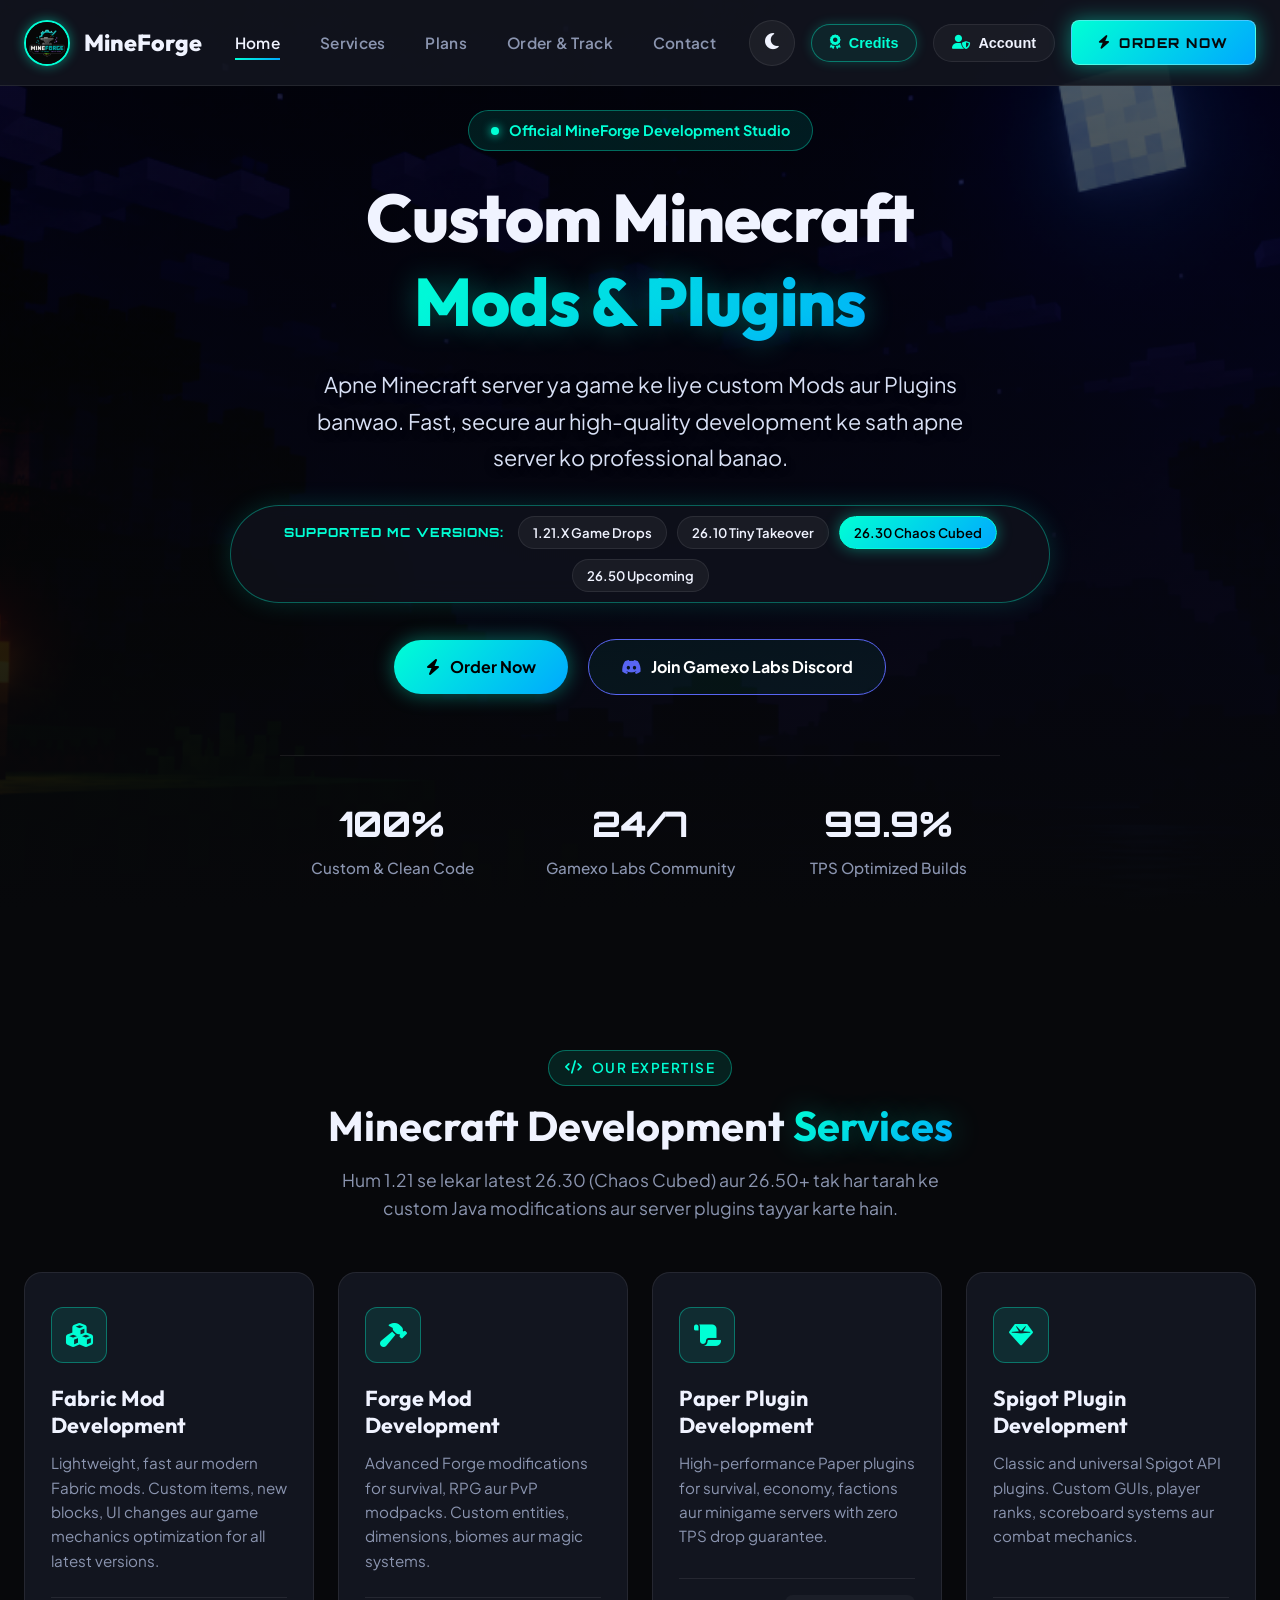
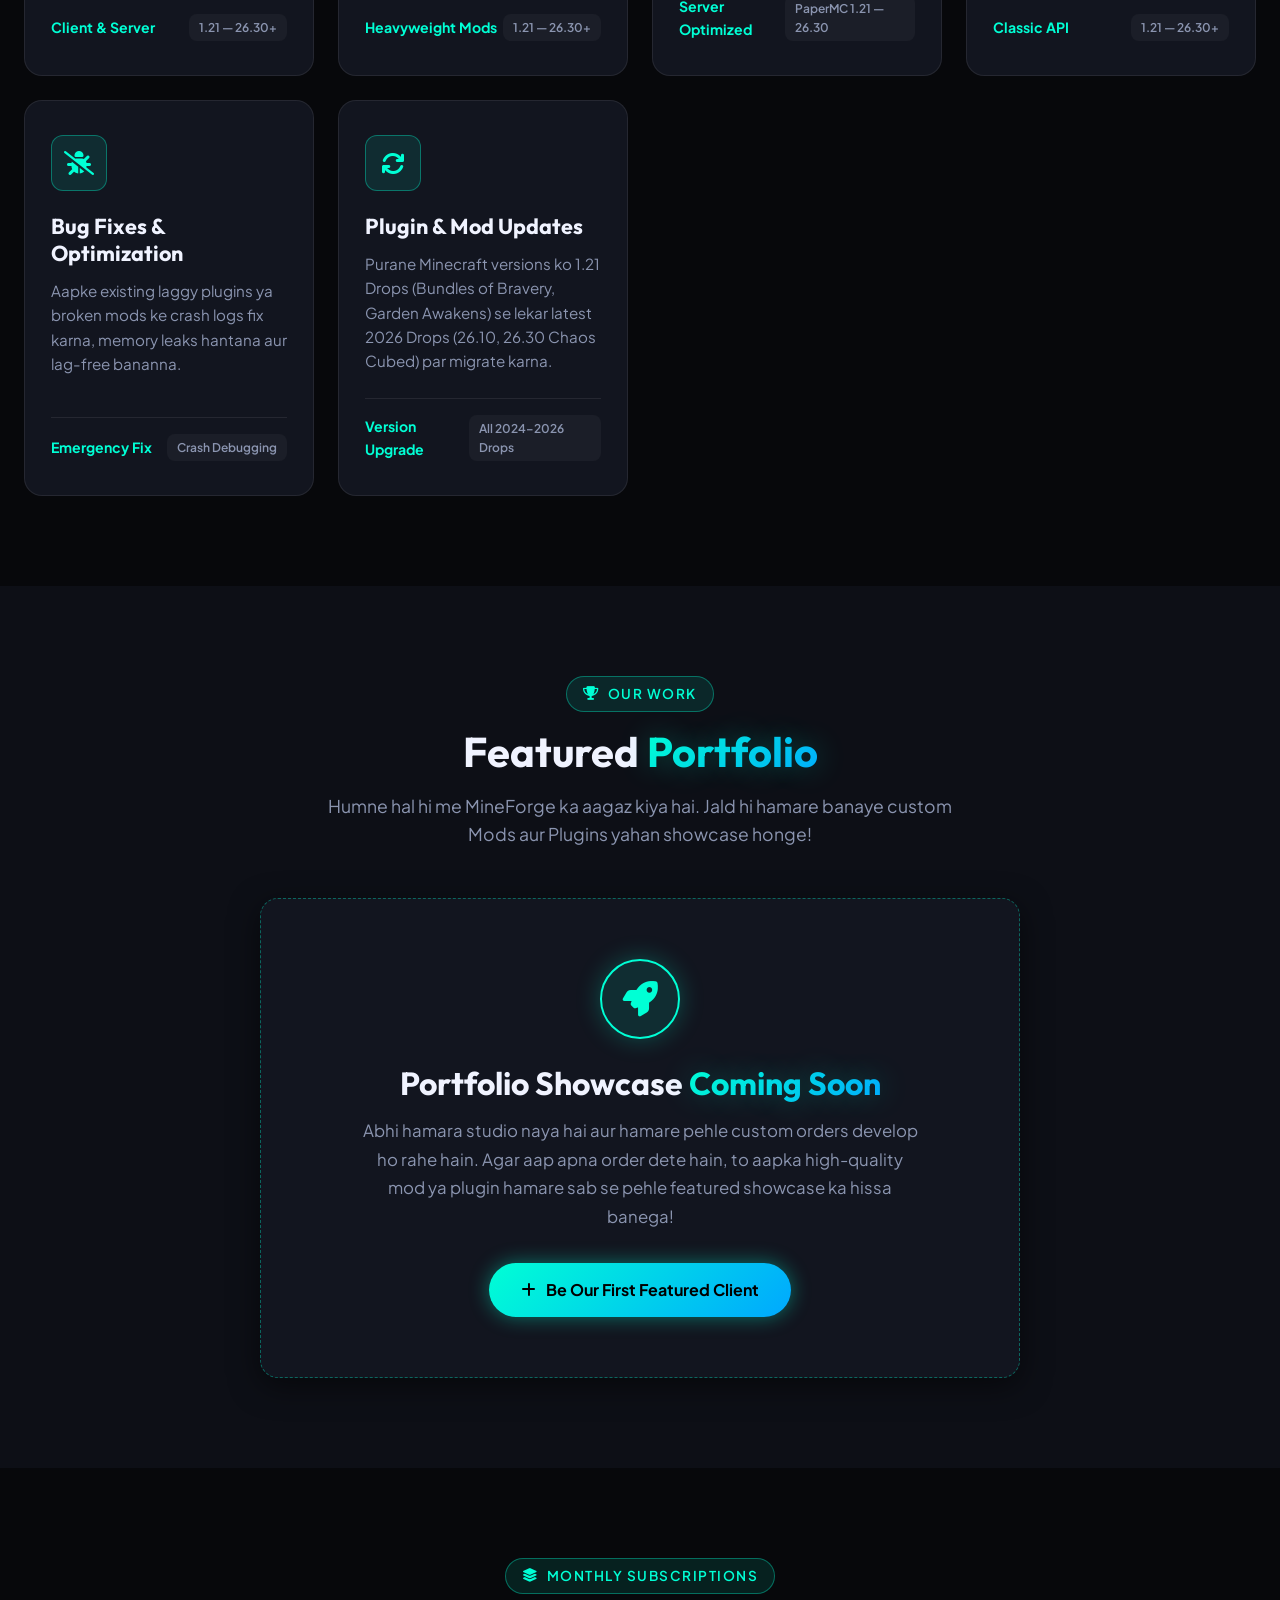
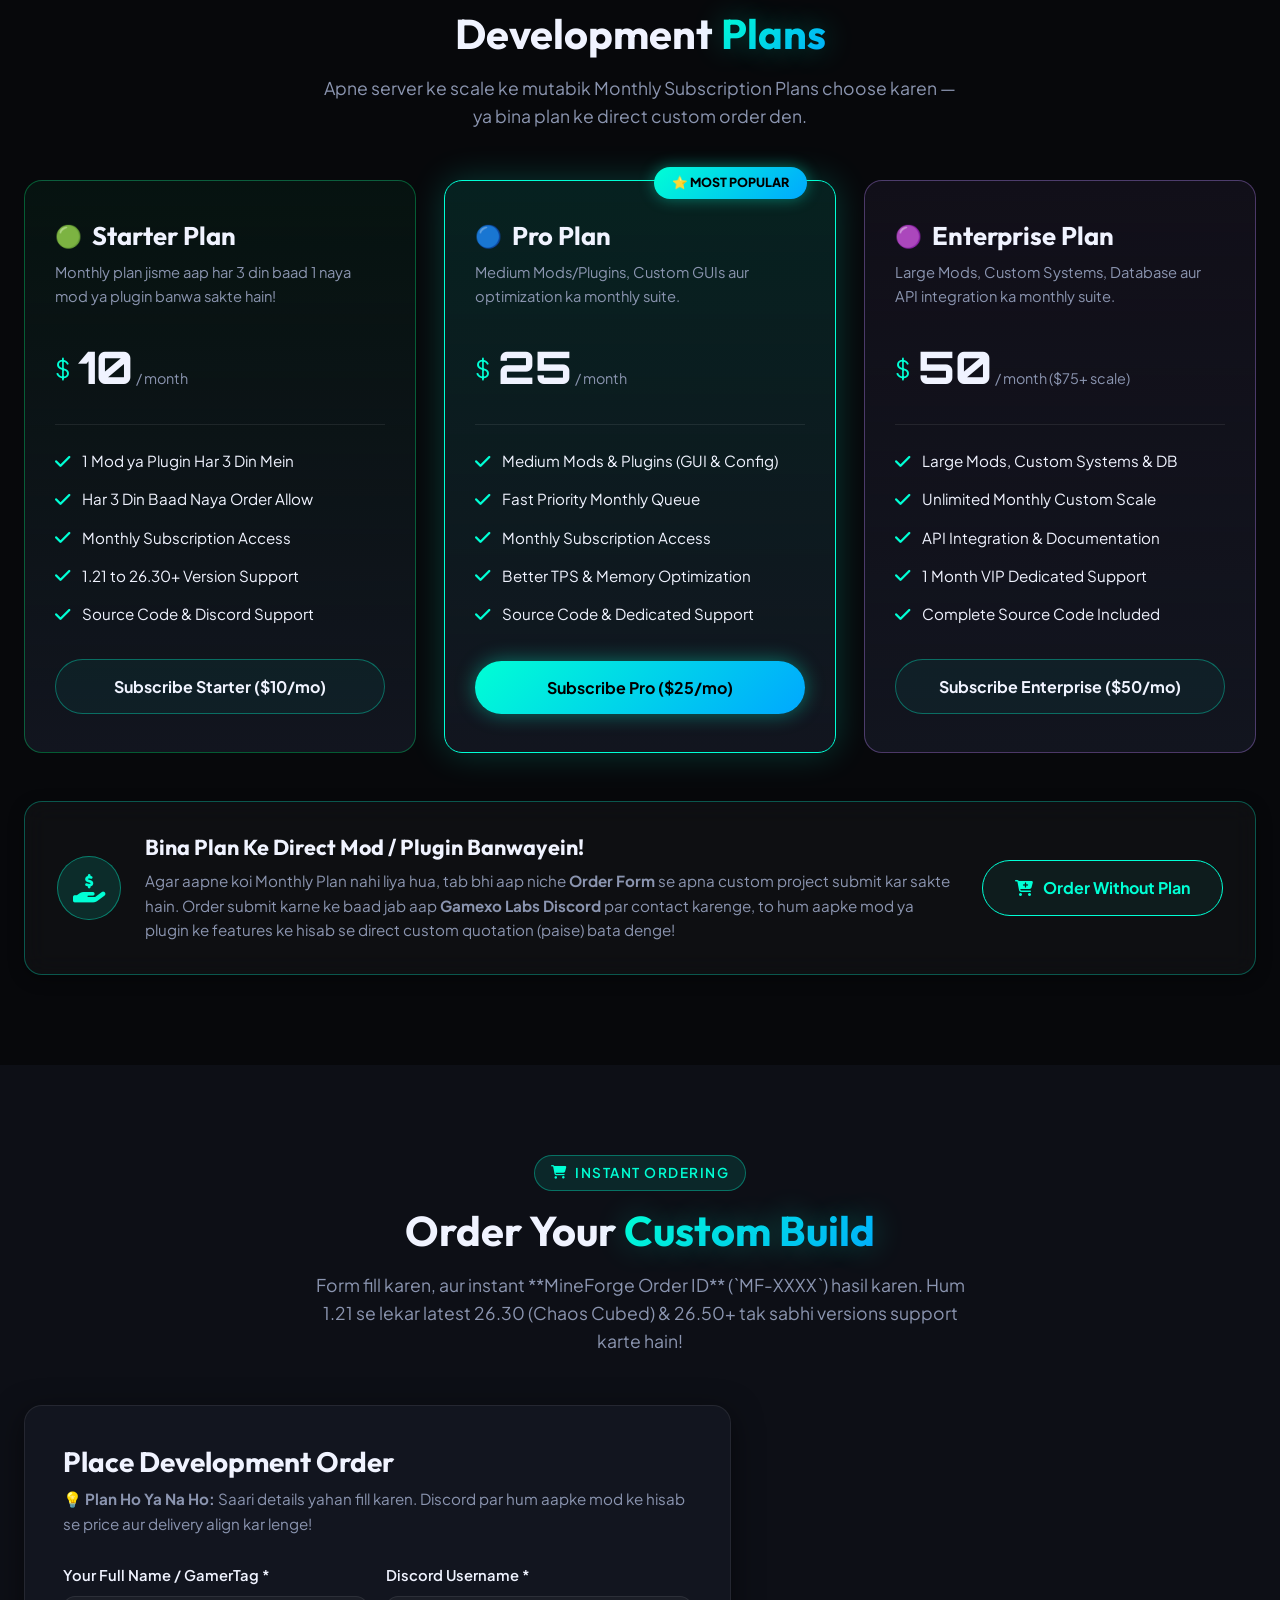
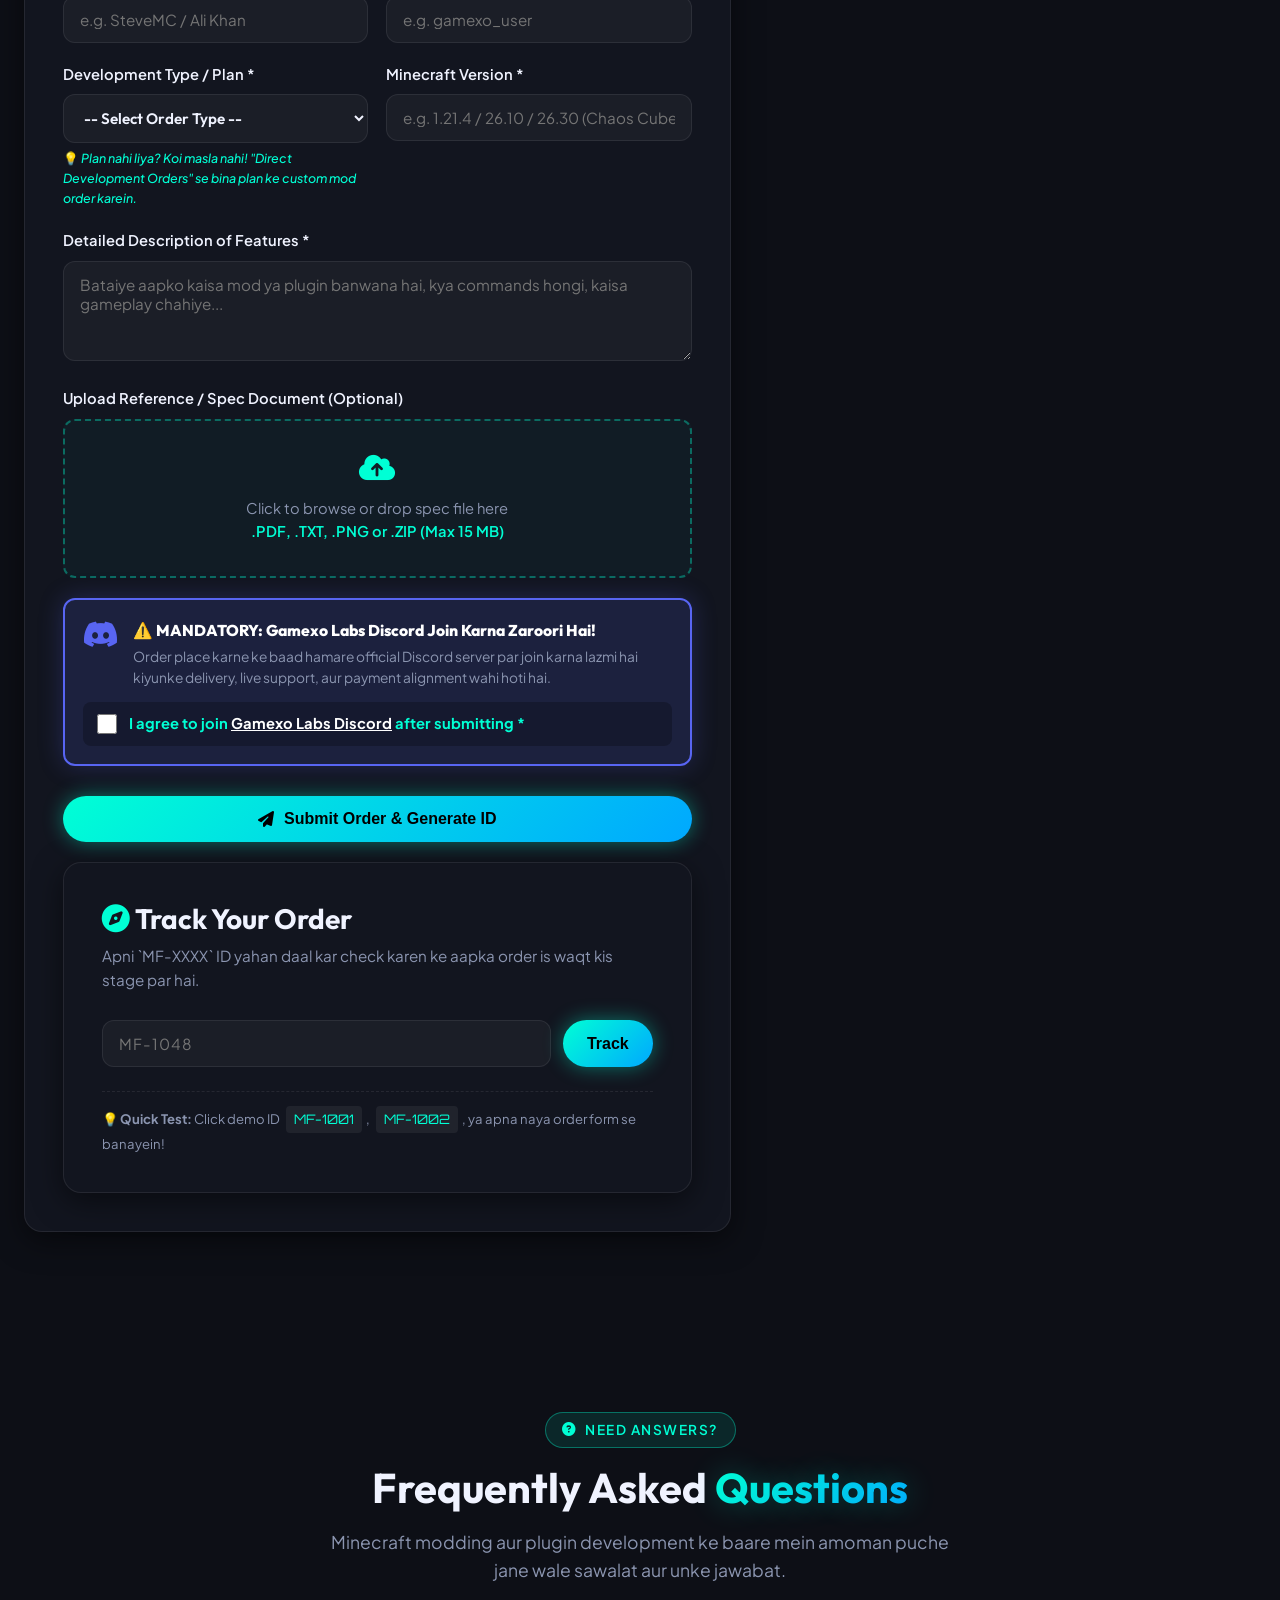
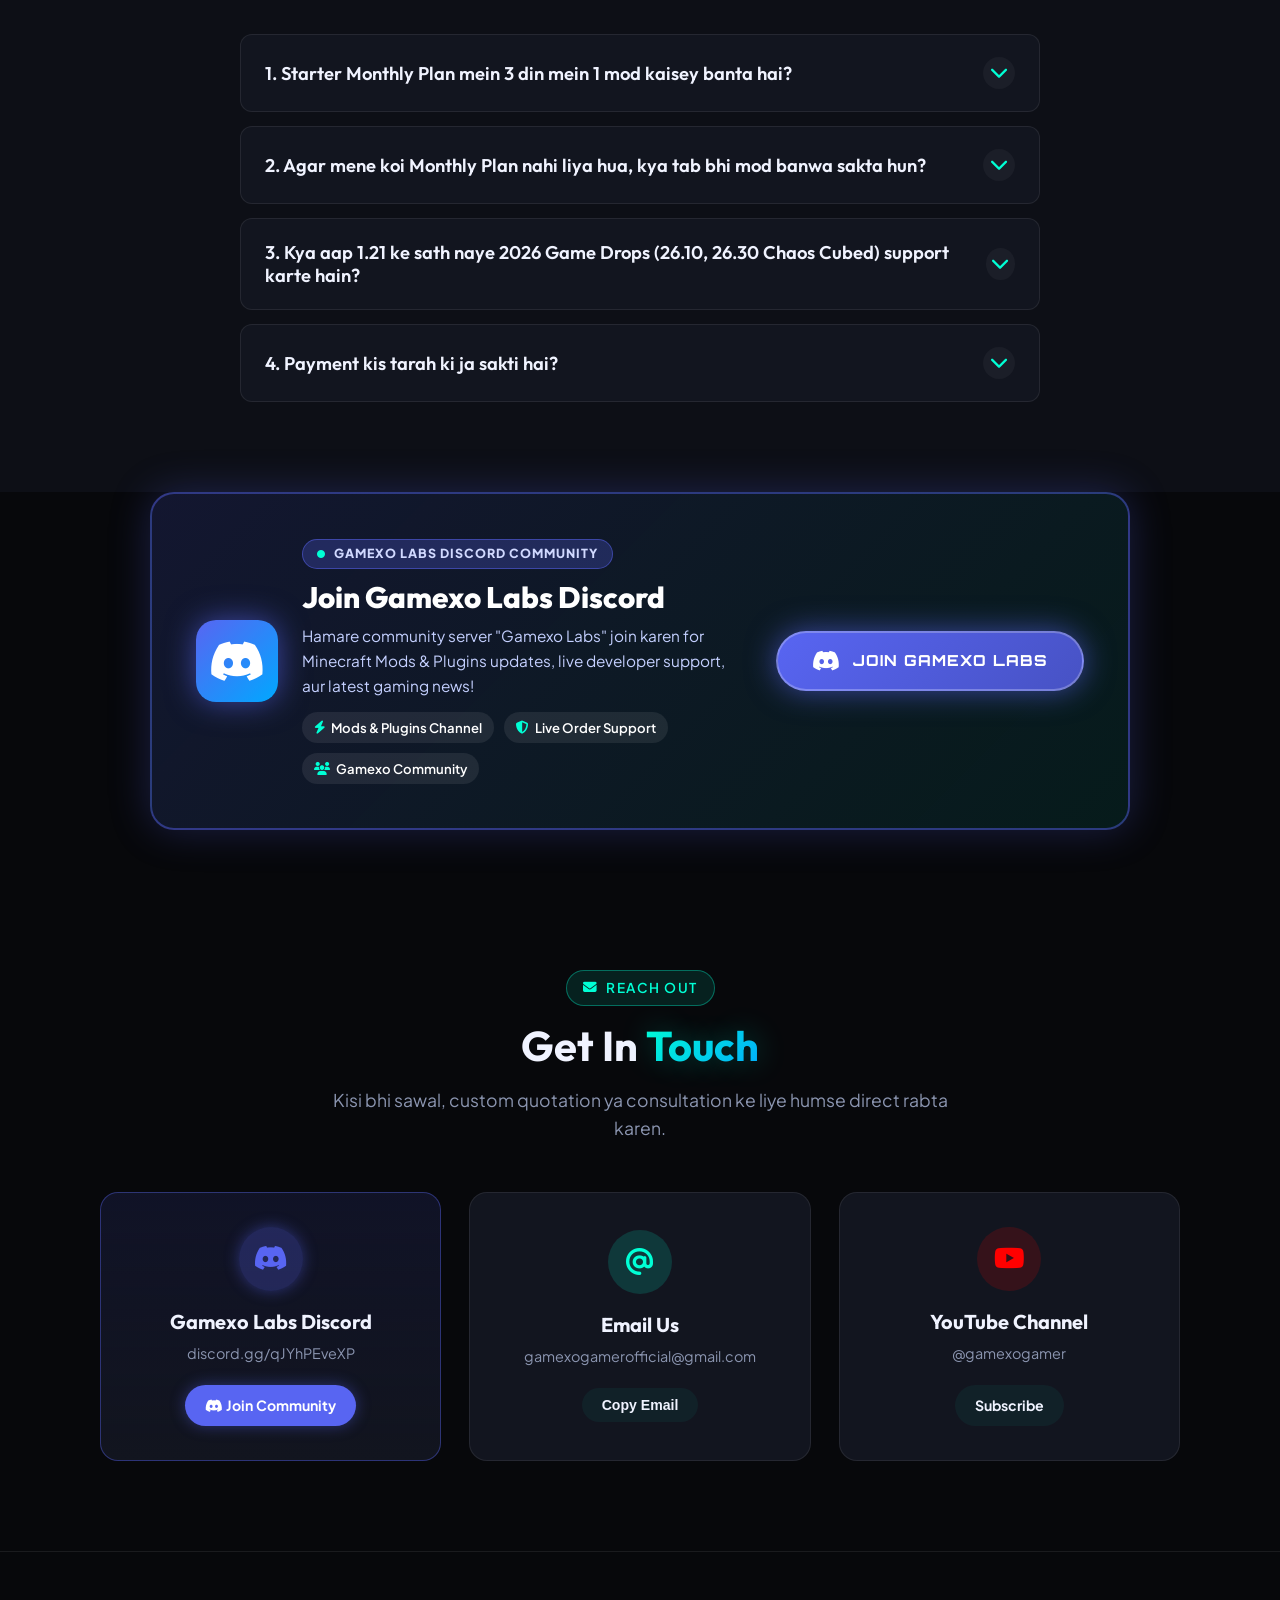
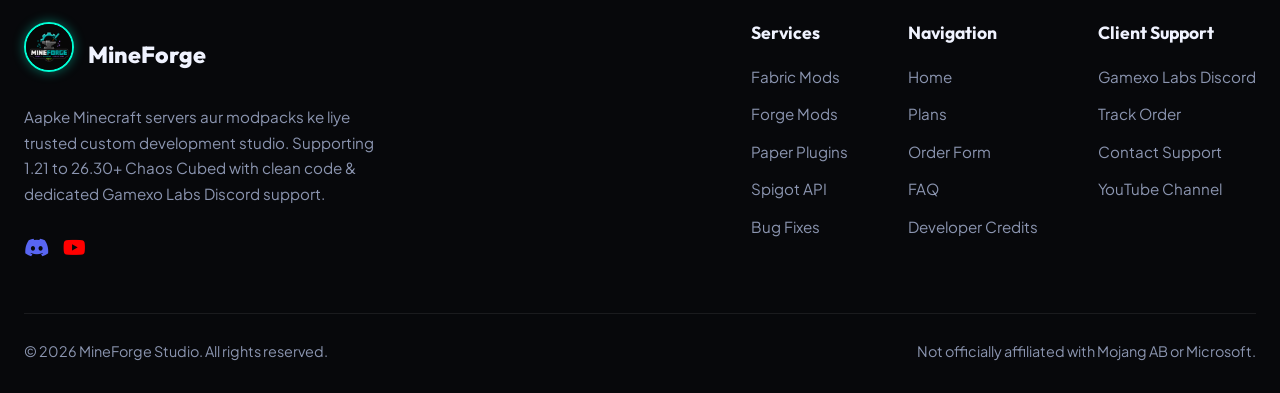
==== index.html @ 8643b03f "Enhance navbar profile picture display, remove demo orders from dashboard, add 'Order Not Found' emp" ====
<!DOCTYPE html>
<html lang="en">
<head>
  <meta charset="UTF-8" />
  <meta name="viewport" content="width=device-width, initial-scale=1.0" />
  <title>MineForge — Custom Minecraft Mods & Plugins Development (1.21 to 26.30+)</title>
  <meta name="description" content="MineForge — Apne Minecraft server ya game ke liye custom Mods aur Plugins banwao. Supports all versions from 1.21 to 26.30 Chaos Cubed and 26.50+." />
  
  <!-- Website Logo in Browser Tablist (Favicon / Icon) -->
  <link rel="icon" type="image/png" href="assets/images/logo.png" />
  <link rel="shortcut icon" href="assets/images/logo.png" />
  <link rel="apple-touch-icon" href="assets/images/logo.png" />

  <!-- Font Awesome Icons -->
  <link rel="stylesheet" href="https://cdnjs.cloudflare.com/ajax/libs/font-awesome/6.5.1/css/all.min.css" />
  <!-- Custom Design System CSS -->
  <link rel="stylesheet" href="style.css" />
</head>
<body class="dark-mode">

  <!-- =========================================================================
       INSTANT FAST LOADER (OFFICIAL LOGO & ZERO-LAG GUARANTEE)
       ========================================================================= -->
  <div id="page-loader" class="loader-wrapper">
    <div class="loader-logo-box">
      <img src="assets/images/logo.png" alt="MineForge Official Logo" class="loader-logo-img" />
    </div>
    <div class="loader-text">MINEFORGE STUDIO</div>
  </div>

  <!-- =========================================================================
       HEADER & NAVIGATION BAR (CLEAN, NO CLUTTER, GOL LOGO)
       ========================================================================= -->
  <header id="header" class="header">
    <div class="container nav-container">
      
      <!-- Brand Logo (Gol / Circular Shape) -->
      <a href="#home" class="logo">
        <img src="assets/images/logo.png" alt="MineForge Logo" class="nav-logo-img" />
        <span>MineForge</span>
      </a>

      <!-- Clean 5-Link Navigation (Plans included, Credits button in right nav actions) -->
      <nav class="nav-menu">
        <ul id="nav-links" class="nav-links">
          <li><a href="#home" class="nav-link active">Home</a></li>
          <li><a href="#services" class="nav-link">Services</a></li>
          <li><a href="#pricing" class="nav-link">Plans</a></li>
          <li><a href="#order" class="nav-link">Order & Track</a></li>
          <li><a href="#contact" class="nav-link">Contact</a></li>
        </ul>
      </nav>

      <!-- Right Navigation Actions -->
      <div class="nav-actions">
        <!-- Theme Toggle Button with Sleek Animation -->
        <button id="theme-toggle" class="theme-toggle-btn" aria-label="Toggle Theme" title="Toggle Theme (Light / Dark)">
          <i class="fa-solid fa-moon"></i>
        </button>

        <!-- Developer Credits Popup Button -->
        <button id="btn-open-credits" class="btn-nav-credit" onclick="openModal('credits-modal')" title="Lead Developer GAMEXO Credits">
          <i class="fa-solid fa-award"></i>
          <span>Credits</span>
        </button>

        <!-- Account / Client Login Button -->
        <button id="btn-open-account" class="btn-nav-account" title="Client Account Dashboard" onclick="openModal('account-modal')">
          <img id="nav-account-avatar" src="assets/images/gamexo_avatar.jpg" alt="Avatar" style="display: none; width: 22px; height: 22px; border-radius: 50%; object-fit: cover; border: 1.5px solid #00ffd5; box-shadow: 0 0 8px rgba(0,255,213,0.5);" />
          <i class="fa-solid fa-user-shield" id="nav-account-icon"></i>
          <span id="nav-account-label">Account</span>
        </button>

        <!-- Premium Sleek Order Now Button -->
        <a href="#order" class="btn-nav-order">
          <i class="fa-solid fa-bolt"></i>
          <span>Order Now</span>
        </a>

        <!-- Mobile Hamburger Button -->
        <button id="hamburger-btn" class="hamburger" aria-label="Open Mobile Menu">
          <span></span>
          <span></span>
          <span></span>
        </button>
      </div>

    </div>
  </header>

  <!-- =========================================================================
       HERO SECTION (NIGHT MINECRAFT LAKE WALLPAPER)
       ========================================================================= -->
  <section id="home" class="hero">
    <div class="hero-bg" style="background-image: url('assets/images/home_bg.png');"></div>
    <div class="hero-overlay"></div>

    <div class="container">
      <div class="hero-content">
        <!-- Badge -->
        <div class="hero-badge">
          <span class="hero-badge-dot"></span>
          <span>Official MineForge Development Studio</span>
        </div>

        <!-- Title -->
        <h1 class="hero-title">
          Custom Minecraft <span class="highlight">Mods & Plugins</span>
        </h1>

        <!-- Subtitle -->
        <p class="hero-subtitle">
          Apne Minecraft server ya game ke liye custom Mods aur Plugins banwao. Fast, secure aur high-quality development ke sath apne server ko professional banao.
        </p>

        <!-- Supported Versions Pill (1.21 to 26.30 Chaos Cubed & 26.50+) -->
        <div class="hero-version-bar">
          <span class="version-label">SUPPORTED MC VERSIONS:</span>
          <span class="version-chip">1.21.X Game Drops</span>
          <span class="version-chip">26.10 Tiny Takeover</span>
          <span class="version-chip active-chip">26.30 Chaos Cubed</span>
          <span class="version-chip">26.50 Upcoming</span>
        </div>

        <!-- CTA Buttons -->
        <div class="hero-buttons">
          <a href="#order" class="btn btn-primary">
            <i class="fa-solid fa-bolt"></i>
            <span>Order Now</span>
          </a>
          <a href="https://discord.gg/qJYhPEveXP" target="_blank" rel="noopener noreferrer" class="btn btn-outline" style="border-color: #5865F2; color: #fff;">
            <i class="fa-brands fa-discord" style="color: #5865F2;"></i>
            <span>Join Gamexo Labs Discord</span>
          </a>
        </div>

        <!-- Authentic Stats -->
        <div class="hero-stats">
          <div class="stat-box">
            <div class="stat-number">100%</div>
            <div class="stat-label">Custom & Clean Code</div>
          </div>
          <div class="stat-box">
            <div class="stat-number">24/7</div>
            <div class="stat-label">Gamexo Labs Community</div>
          </div>
          <div class="stat-box">
            <div class="stat-number">99.9%</div>
            <div class="stat-label">TPS Optimized Builds</div>
          </div>
        </div>

      </div>
    </div>
  </section>

  <!-- =========================================================================
       SERVICES SECTION (CLEAN 6 ESSENTIAL CARDS)
       ========================================================================= -->
  <section id="services" class="services">
    <div class="container">
      
      <div class="section-header">
        <div class="section-tag"><i class="fa-solid fa-code"></i> Our Expertise</div>
        <h2 class="section-title">Minecraft Development <span class="highlight">Services</span></h2>
        <p class="section-subtitle">
          Hum 1.21 se lekar latest 26.30 (Chaos Cubed) aur 26.50+ tak har tarah ke custom Java modifications aur server plugins tayyar karte hain.
        </p>
      </div>

      <!-- Clean 6-Card Grid -->
      <div class="services-grid">
        
        <!-- Service 1 -->
        <div class="service-card">
          <div>
            <div class="service-icon"><i class="fa-solid fa-cubes"></i></div>
            <h3 class="service-title">Fabric Mod Development</h3>
            <p class="service-desc">
              Lightweight, fast aur modern Fabric mods. Custom items, new blocks, UI changes aur game mechanics optimization for all latest versions.
            </p>
          </div>
          <div class="service-footer">
            <span>Client & Server</span>
            <span class="service-tag">1.21 — 26.30+</span>
          </div>
        </div>

        <!-- Service 2 -->
        <div class="service-card">
          <div>
            <div class="service-icon"><i class="fa-solid fa-hammer"></i></div>
            <h3 class="service-title">Forge Mod Development</h3>
            <p class="service-desc">
              Advanced Forge modifications for survival, RPG aur PvP modpacks. Custom entities, dimensions, biomes aur magic systems.
            </p>
          </div>
          <div class="service-footer">
            <span>Heavyweight Mods</span>
            <span class="service-tag">1.21 — 26.30+</span>
          </div>
        </div>

        <!-- Service 3 -->
        <div class="service-card">
          <div>
            <div class="service-icon"><i class="fa-solid fa-scroll"></i></div>
            <h3 class="service-title">Paper Plugin Development</h3>
            <p class="service-desc">
              High-performance Paper plugins for survival, economy, factions aur minigame servers with zero TPS drop guarantee.
            </p>
          </div>
          <div class="service-footer">
            <span>Server Optimized</span>
            <span class="service-tag">PaperMC 1.21 — 26.30</span>
          </div>
        </div>

        <!-- Service 4 -->
        <div class="service-card">
          <div>
            <div class="service-icon"><i class="fa-solid fa-gem"></i></div>
            <h3 class="service-title">Spigot Plugin Development</h3>
            <p class="service-desc">
              Classic and universal Spigot API plugins. Custom GUIs, player ranks, scoreboard systems aur combat mechanics.
            </p>
          </div>
          <div class="service-footer">
            <span>Classic API</span>
            <span class="service-tag">1.21 — 26.30+</span>
          </div>
        </div>

        <!-- Service 5 -->
        <div class="service-card">
          <div>
            <div class="service-icon"><i class="fa-solid fa-bug-slash"></i></div>
            <h3 class="service-title">Bug Fixes & Optimization</h3>
            <p class="service-desc">
              Aapke existing laggy plugins ya broken mods ke crash logs fix karna, memory leaks hantana aur lag-free bananna.
            </p>
          </div>
          <div class="service-footer">
            <span>Emergency Fix</span>
            <span class="service-tag">Crash Debugging</span>
          </div>
        </div>

        <!-- Service 6 -->
        <div class="service-card">
          <div>
            <div class="service-icon"><i class="fa-solid fa-arrows-rotate"></i></div>
            <h3 class="service-title">Plugin & Mod Updates</h3>
            <p class="service-desc">
              Purane Minecraft versions ko 1.21 Drops (Bundles of Bravery, Garden Awakens) se lekar latest 2026 Drops (26.10, 26.30 Chaos Cubed) par migrate karna.
            </p>
          </div>
          <div class="service-footer">
            <span>Version Upgrade</span>
            <span class="service-tag">All 2024–2026 Drops</span>
          </div>
        </div>

      </div>

    </div>
  </section>

  <!-- =========================================================================
       PORTFOLIO SECTION ("COMING SOON" CLEAN STATE)
       ========================================================================= -->
  <section id="portfolio" class="portfolio">
    <div class="container">
      
      <div class="section-header">
        <div class="section-tag"><i class="fa-solid fa-trophy"></i> Our Work</div>
        <h2 class="section-title">Featured <span class="highlight">Portfolio</span></h2>
        <p class="section-subtitle">
          Humne hal hi me MineForge ka aagaz kiya hai. Jald hi hamare banaye custom Mods aur Plugins yahan showcase honge!
        </p>
      </div>

      <!-- Clean Coming Soon Portfolio Box -->
      <div class="portfolio-coming-soon-box">
        <div class="portfolio-coming-icon">
          <i class="fa-solid fa-rocket"></i>
        </div>
        <h3 class="portfolio-coming-title">Portfolio Showcase <span class="highlight">Coming Soon</span></h3>
        <p class="portfolio-coming-text">
          Abhi hamara studio naya hai aur hamare pehle custom orders develop ho rahe hain. Agar aap apna order dete hain, to aapka high-quality mod ya plugin hamare sab se pehle featured showcase ka hissa banega!
        </p>
        <a href="#order" class="btn btn-primary">
          <i class="fa-solid fa-plus"></i>
          <span>Be Our First Featured Client</span>
        </a>
      </div>

    </div>
  </section>

  <!-- =========================================================================
       PLANS SECTION (MONTHLY SUBSCRIPTIONS & DIRECT CUSTOM ORDER NOTE)
       ========================================================================= -->
  <section id="pricing" class="pricing">
    <div class="container">
      
      <div class="section-header">
        <div class="section-tag"><i class="fa-solid fa-layer-group"></i> Monthly Subscriptions</div>
        <h2 class="section-title">Development <span class="highlight">Plans</span></h2>
        <p class="section-subtitle">
          Apne server ke scale ke mutabik Monthly Subscription Plans choose karen — ya bina plan ke direct custom order den.
        </p>
      </div>

      <div class="pricing-grid">
        
        <!-- Tier 1: 🟢 Starter Monthly Plan ($10 / mo) -->
        <div class="pricing-card tier-starter">
          <div>
            <div class="pricing-tier-header">
              <span class="tier-indicator green-dot">🟢</span>
              <h3 class="pricing-tier-name">Starter Plan</h3>
            </div>
            <p class="pricing-subtitle">Monthly plan jisme aap har 3 din baad 1 naya mod ya plugin banwa sakte hain!</p>
            <div class="pricing-price-box">
              <span class="price-currency">$</span>
              <span class="price-amount">10</span>
              <span class="price-period">/ month</span>
            </div>
            <div class="pricing-features">
              <div class="pricing-feature-item"><i class="fa-solid fa-check"></i> 1 Mod ya Plugin Har 3 Din Mein</div>
              <div class="pricing-feature-item"><i class="fa-solid fa-check"></i> Har 3 Din Baad Naya Order Allow</div>
              <div class="pricing-feature-item"><i class="fa-solid fa-check"></i> Monthly Subscription Access</div>
              <div class="pricing-feature-item"><i class="fa-solid fa-check"></i> 1.21 to 26.30+ Version Support</div>
              <div class="pricing-feature-item"><i class="fa-solid fa-check"></i> Source Code &amp; Discord Support</div>
            </div>
          </div>
          <a href="#order" class="btn btn-outline" style="width: 100%;">Subscribe Starter ($10/mo)</a>
        </div>

        <!-- Tier 2: 🔵 Pro Monthly Plan ⭐ ($25 / mo) -->
        <div class="pricing-card popular tier-pro">
          <div class="popular-badge">⭐ Most Popular</div>
          <div>
            <div class="pricing-tier-header">
              <span class="tier-indicator blue-dot">🔵</span>
              <h3 class="pricing-tier-name">Pro Plan</h3>
            </div>
            <p class="pricing-subtitle">Medium Mods/Plugins, Custom GUIs aur optimization ka monthly suite.</p>
            <div class="pricing-price-box">
              <span class="price-currency">$</span>
              <span class="price-amount">25</span>
              <span class="price-period">/ month</span>
            </div>
            <div class="pricing-features">
              <div class="pricing-feature-item"><i class="fa-solid fa-check"></i> Medium Mods &amp; Plugins (GUI &amp; Config)</div>
              <div class="pricing-feature-item"><i class="fa-solid fa-check"></i> Fast Priority Monthly Queue</div>
              <div class="pricing-feature-item"><i class="fa-solid fa-check"></i> Monthly Subscription Access</div>
              <div class="pricing-feature-item"><i class="fa-solid fa-check"></i> Better TPS &amp; Memory Optimization</div>
              <div class="pricing-feature-item"><i class="fa-solid fa-check"></i> Source Code &amp; Dedicated Support</div>
            </div>
          </div>
          <a href="#order" class="btn btn-primary" style="width: 100%;">Subscribe Pro ($25/mo)</a>
        </div>

        <!-- Tier 3: 🟣 Enterprise Monthly Plan ($50 / mo) -->
        <div class="pricing-card tier-enterprise">
          <div>
            <div class="pricing-tier-header">
              <span class="tier-indicator purple-dot">🟣</span>
              <h3 class="pricing-tier-name">Enterprise Plan</h3>
            </div>
            <p class="pricing-subtitle">Large Mods, Custom Systems, Database aur API integration ka monthly suite.</p>
            <div class="pricing-price-box">
              <span class="price-currency">$</span>
              <span class="price-amount">50</span>
              <span class="price-period">/ month ($75+ scale)</span>
            </div>
            <div class="pricing-features">
              <div class="pricing-feature-item"><i class="fa-solid fa-check"></i> Large Mods, Custom Systems &amp; DB</div>
              <div class="pricing-feature-item"><i class="fa-solid fa-check"></i> Unlimited Monthly Custom Scale</div>
              <div class="pricing-feature-item"><i class="fa-solid fa-check"></i> API Integration &amp; Documentation</div>
              <div class="pricing-feature-item"><i class="fa-solid fa-check"></i> 1 Month VIP Dedicated Support</div>
              <div class="pricing-feature-item"><i class="fa-solid fa-check"></i> Complete Source Code Included</div>
            </div>
          </div>
          <a href="#order" class="btn btn-outline" style="width: 100%;">Subscribe Enterprise ($50/mo)</a>
        </div>

      </div>

      <!-- Direct Custom Order Note for Non-Subscribers -->
      <div class="direct-order-banner">
        <div class="direct-order-icon"><i class="fa-solid fa-hand-holding-dollar"></i></div>
        <div class="direct-order-content">
          <h4 class="direct-order-title">Bina Plan Ke Direct Mod / Plugin Banwayein!</h4>
          <p class="direct-order-desc">
            Agar aapne koi Monthly Plan nahi liya hua, tab bhi aap niche <strong>Order Form</strong> se apna custom project submit kar sakte hain. Order submit karne ke baad jab aap <strong>Gamexo Labs Discord</strong> par contact karenge, to hum aapke mod ya plugin ke features ke hisab se direct custom quotation (paise) bata denge!
          </p>
        </div>
        <div>
          <a href="#order" class="btn btn-outline" style="white-space: nowrap; border-color: var(--accent-primary); color: var(--accent-primary);"><i class="fa-solid fa-cart-plus"></i> Order Without Plan</a>
        </div>
      </div>

    </div>
  </section>

  <!-- =========================================================================
       ORDER & TRACKING SECTION (WITH MF-XXXX ID GENERATOR & COMPLETE 1.21–26.50+ VERSIONS)
       ========================================================================= -->
  <section id="order" class="order-section">
    <div class="container">
      
      <div class="section-header">
        <div class="section-tag"><i class="fa-solid fa-cart-shopping"></i> Instant Ordering</div>
        <h2 class="section-title">Order Your <span class="highlight">Custom Build</span></h2>
        <p class="section-subtitle">
          Form fill karen, aur instant **MineForge Order ID** (`MF-XXXX`) hasil karen. Hum 1.21 se lekar latest 26.30 (Chaos Cubed) &amp; 26.50+ tak sabhi versions support karte hain!
        </p>
      </div>

      <div class="order-container-grid">
        
        <!-- Left: Order Form -->
        <div class="form-card">
          <h3 class="form-card-title">Place Development Order</h3>
          <p class="form-card-subtitle">
            💡 <strong>Plan Ho Ya Na Ho:</strong> Saari details yahan fill karen. Discord par hum aapke mod ke hisab se price aur delivery align kar lenge!
          </p>
          
          <form id="order-form">
            <div class="form-grid-2">
              <div class="form-group">
                <label class="form-label" for="client-name">Your Full Name / GamerTag *</label>
                <input type="text" id="client-name" class="form-input" placeholder="e.g. SteveMC / Ali Khan" required />
              </div>
              <div class="form-group">
                <label class="form-label" for="client-discord">Discord Username *</label>
                <input type="text" id="client-discord" class="form-input" placeholder="e.g. gamexo_user" required />
              </div>
            </div>

            <div class="form-grid-2">
              <div class="form-group">
                <label class="form-label" for="build-type">Development Type / Plan *</label>
                <select id="build-type" class="form-select" required style="font-family: 'Outfit', sans-serif; font-weight: 600;">
                  <option value="" disabled selected>-- Select Order Type --</option>
                  <optgroup label="📋 ACTIVE MONTHLY PLAN ORDERS (For Subscribers)">
                    <option value="Starter Plan Mod/Plugin">Starter Monthly Plan (3 Days Mod/Plugin)</option>
                    <option value="Pro Plan Mod/Plugin">Pro Monthly Plan (Medium Mod/Plugin Suite)</option>
                    <option value="Enterprise Plan Mod/Plugin">Enterprise Monthly Plan (Custom Systems/DB)</option>
                  </optgroup>
                  <optgroup label="⚡ DIRECT DEVELOPMENT ORDERS (No Plan Required - One Time)">
                    <option value="Direct Order - Fabric Mod">Direct Order — Fabric Mod (No Plan Required)</option>
                    <option value="Direct Order - Forge Mod">Direct Order — Forge Mod (No Plan Required)</option>
                    <option value="Direct Order - Paper Plugin">Direct Order — Paper / Spigot Plugin (No Plan Required)</option>
                    <option value="Bug Fix / Optimization">Bug Fix / TPS Optimization (One-time Fix)</option>
                    <option value="Custom Quotation Project">Other Custom Project (Price on Discord)</option>
                  </optgroup>
                </select>
                <div style="font-size: 0.78rem; color: #00ffd5; margin-top: 6px; font-weight: 500;">
                  💡 <em>Plan nahi liya? Koi masla nahi! "Direct Development Orders" se bina plan ke custom mod order karein.</em>
                </div>
              </div>
              <div class="form-group">
                <label class="form-label" for="target-version">Minecraft Version *</label>
                <input type="text" id="target-version" class="form-input" placeholder="e.g. 1.21.4 / 26.10 / 26.30 (Chaos Cubed)" required />
              </div>
            </div>

            <div class="form-group">
              <label class="form-label" for="build-desc">Detailed Description of Features *</label>
              <textarea id="build-desc" class="form-textarea" placeholder="Bataiye aapko kaisa mod ya plugin banwana hai, kya commands hongi, kaisa gameplay chahiye..." required></textarea>
            </div>

            <div class="form-group">
              <label class="form-label">Upload Reference / Spec Document (Optional)</label>
              <div id="file-dropzone" class="file-upload-box">
                <div class="file-upload-icon"><i class="fa-solid fa-cloud-arrow-up"></i></div>
                <div class="file-upload-text">Click to browse or drop spec file here <br /><span>.PDF, .TXT, .PNG or .ZIP (Max 15 MB)</span></div>
                <input type="file" id="spec-file" style="display: none;" />
                <div id="uploaded-file-name"></div>
              </div>
            <div style="margin: 20px 0; padding: 18px; background: rgba(88, 101, 242, 0.15); border: 2px solid #5865F2; border-radius: var(--radius-md); box-shadow: 0 0 25px rgba(88, 101, 242, 0.25);">
              <div style="display: flex; align-items: flex-start; gap: 14px; margin-bottom: 14px;">
                <i class="fa-brands fa-discord" style="color: #5865F2; font-size: 1.8rem; margin-top: 2px; flex-shrink: 0;"></i>
                <div>
                  <div style="color: #fff; font-weight: 800; font-size: 0.98rem; margin-bottom: 4px; font-family: 'Outfit', sans-serif;">
                    ⚠️ MANDATORY: Gamexo Labs Discord Join Karna Zaroori Hai!
                  </div>
                  <p style="color: var(--text-muted); font-size: 0.86rem; line-height: 1.5; margin: 0;">
                    Order place karne ke baad hamare official Discord server par join karna lazmi hai kiyunke delivery, live support, aur payment alignment wahi hoti hai.
                  </p>
                </div>
              </div>
              <label style="display: flex; align-items: center; gap: 12px; cursor: pointer; color: #00ffd5; font-size: 0.92rem; font-weight: 700; background: rgba(0,0,0,0.25); padding: 10px 14px; border-radius: var(--radius-sm);">
                <input type="checkbox" id="require-discord-join" required style="width: 20px; height: 20px; accent-color: #5865F2; cursor: pointer;" />
                <span>I agree to join <a href="https://discord.gg/qJYhPEveXP" target="_blank" style="color: #fff; text-decoration: underline;">Gamexo Labs Discord</a> after submitting *</span>
              </label>
            </div>

            <button type="submit" class="btn btn-primary" style="width: 100%; margin-top: 10px;">
              <i class="fa-solid fa-paper-plane"></i>
              <span>Submit Order & Generate ID</span>
            </button>
          </form>
        </div>

        <!-- Right: Order Tracking Widget -->
        <div class="tracking-card">
          <h3 class="tracking-card-title"><i class="fa-solid fa-compass" style="color: var(--accent-primary);"></i> Track Your Order</h3>
          <p class="tracking-card-subtitle">Apni `MF-XXXX` ID yahan daal kar check karen ke aapka order is waqt kis stage par hai.</p>

          <form id="tracking-form">
            <div class="tracking-input-group">
              <input type="text" id="tracking-id-input" class="form-input gaming-font" placeholder="MF-1048" required style="text-transform: uppercase;" />
              <button type="submit" class="btn btn-primary" style="padding: 13px 24px;">Track</button>
            </div>
          </form>

          <!-- Dynamic Tracker Status Box -->
          <div id="tracking-result" class="tracking-result-box">
            <div class="order-id-display">
              <span id="display-order-id" class="order-id-label">MF-0000</span>
              <span id="display-status-badge" class="order-status-badge status-Pending">Pending</span>
            </div>

            <p style="font-size: 0.95rem; color: var(--text-main); margin-bottom: 6px;">
              <strong>Client:</strong> <span id="display-client-name" style="color: var(--accent-primary);">-</span>
            </p>
            <p style="font-size: 0.9rem; color: var(--text-muted); margin-bottom: 20px;">
              <strong>Project:</strong> <span id="display-build-type">-</span>
            </p>

            <!-- 3-Step Visual Progress Bar -->
            <div class="tracking-timeline">
              <div id="step-1" class="timeline-step completed">
                <div class="timeline-circle"><i class="fa-solid fa-check"></i></div>
                <div class="timeline-label">Received</div>
              </div>
              <div id="step-2" class="timeline-step">
                <div class="timeline-circle"><i class="fa-solid fa-code"></i></div>
                <div class="timeline-label">In Development</div>
              </div>
              <div id="step-3" class="timeline-step">
                <div class="timeline-circle"><i class="fa-solid fa-flag-checkered"></i></div>
                <div class="timeline-label">Completed</div>
              </div>
            </div>
          </div>

          <div class="demo-ids-hint">
            💡 <strong>Quick Test:</strong> Click demo ID <span class="demo-id-chip" data-id="MF-1001">MF-1001</span>, <span class="demo-id-chip" data-id="MF-1002">MF-1002</span>, ya apna naya order form se banayein!
          </div>
        </div>

      </div>

    </div>
  </section>

  <!-- =========================================================================
       FAQ SECTION (ACCORDION FULLY FIXED - NO CUT OFF / CLAMPING)
       ========================================================================= -->
  <section id="faq" class="faq">
    <div class="container">
      
      <div class="section-header">
        <div class="section-tag"><i class="fa-solid fa-circle-question"></i> Need Answers?</div>
        <h2 class="section-title">Frequently Asked <span class="highlight">Questions</span></h2>
        <p class="section-subtitle">
          Minecraft modding aur plugin development ke baare mein amoman puche jane wale sawalat aur unke jawabat.
        </p>
      </div>

      <div class="faq-accordion">
        
        <!-- FAQ 1 -->
        <div class="faq-item">
          <button class="faq-question">
            <span>1. Starter Monthly Plan mein 3 din mein 1 mod kaisey banta hai?</span>
            <span class="faq-icon"><i class="fa-solid fa-chevron-down"></i></span>
          </button>
          <div class="faq-answer">
            <p class="faq-answer-text">
              Starter Plan ($10/mo) lene ke baad aap har 3 din baad naya single-feature mod ya utility plugin banwa sakte hain. Jab pehla mod deliver ho jaye, to 3 din baad aap dubara naya order submit kar sakte hain!
            </p>
          </div>
        </div>

        <!-- FAQ 2 -->
        <div class="faq-item">
          <button class="faq-question">
            <span>2. Agar mene koi Monthly Plan nahi liya hua, kya tab bhi mod banwa sakta hun?</span>
            <span class="faq-icon"><i class="fa-solid fa-chevron-down"></i></span>
          </button>
          <div class="faq-answer">
            <p class="faq-answer-text">
              Ji bilkul! Agar aapne koi plan nahi liya tab bhi aap Order Form se direct order de sakte hain. Form submit karne ke baad jab aap Gamexo Labs Discord par humse contact karenge, to hum aapke features ke hisab se price aur time align kar lenge.
            </p>
          </div>
        </div>

        <!-- FAQ 3 -->
        <div class="faq-item">
          <button class="faq-question">
            <span>3. Kya aap 1.21 ke sath naye 2026 Game Drops (26.10, 26.30 Chaos Cubed) support karte hain?</span>
            <span class="faq-icon"><i class="fa-solid fa-chevron-down"></i></span>
          </button>
          <div class="faq-answer">
            <p class="faq-answer-text">
              Bilkul! Hum 1.21.X (Bundles of Bravery, Garden Awakens, Spring to Life, Chase the Skies, The Copper Age, Mounts of Mayhem) se lekar naye saal ke numbering system — 26.10 (Tiny Takeover), 26.30 (Chaos Cubed) aur 26.50+ tak sabhi versions par mods aur plugins tayyar karte hain.
            </p>
          </div>
        </div>

        <!-- FAQ 4 -->
        <div class="faq-item">
          <button class="faq-question">
            <span>4. Payment kis tarah ki ja sakti hai?</span>
            <span class="faq-icon"><i class="fa-solid fa-chevron-down"></i></span>
          </button>
          <div class="faq-answer">
            <p class="faq-answer-text">
              Hum Discord par order confirm karne ke baad PayPal, Crypto (USDT), Bank Transfer aur regional payment methods ke zariye secure transaction accept karte hain.
            </p>
          </div>
        </div>

      </div>

    </div>
  </section>

  <!-- =========================================================================
       GAMEXO LABS DISCORD COMMUNITY HUB (PREMIUM INVITATION BANNER)
       ========================================================================= -->
  <div class="container">
    <div class="discord-invite-banner">
      <div class="discord-banner-inner">
        <div class="discord-banner-left">
          <div class="discord-logo-glow-box">
            <i class="fa-brands fa-discord"></i>
          </div>
          <div>
            <div class="discord-banner-tag">
              <i class="fa-solid fa-circle" style="font-size: 8px; color: #00ffd5;"></i> GAMEXO LABS DISCORD COMMUNITY
            </div>
            <h3 class="discord-banner-title">Join Gamexo Labs Discord</h3>
            <p class="discord-banner-desc">
              Hamare community server "Gamexo Labs" join karen for Minecraft Mods &amp; Plugins updates, live developer support, aur latest gaming news!
            </p>
            <div class="discord-feature-pills">
              <span class="discord-pill"><i class="fa-solid fa-bolt"></i> Mods &amp; Plugins Channel</span>
              <span class="discord-pill"><i class="fa-solid fa-shield-halved"></i> Live Order Support</span>
              <span class="discord-pill"><i class="fa-solid fa-users"></i> Gamexo Community</span>
            </div>
          </div>
        </div>

        <div>
          <a href="https://discord.gg/qJYhPEveXP" target="_blank" rel="noopener noreferrer" class="btn-discord-join">
            <i class="fa-brands fa-discord"></i>
            <span>JOIN GAMEXO LABS</span>
          </a>
        </div>
      </div>
    </div>
  </div>

  <!-- =========================================================================
       CONTACT SECTION (EXACTLY 3 CARDS: GAMEXO LABS DISCORD, EMAIL & YOUTUBE)
       ========================================================================= -->
  <section id="contact" class="contact">
    <div class="container">
      
      <div class="section-header">
        <div class="section-tag"><i class="fa-solid fa-envelope"></i> Reach Out</div>
        <h2 class="section-title">Get In <span class="highlight">Touch</span></h2>
        <p class="section-subtitle">
          Kisi bhi sawal, custom quotation ya consultation ke liye humse direct rabta karen.
        </p>
      </div>

      <!-- Exactly 3 cards as requested -->
      <div class="contact-grid contact-grid-3">
        
        <!-- Contact 1: Gamexo Labs Discord Server -->
        <div class="contact-card contact-discord">
          <div class="contact-icon"><i class="fa-brands fa-discord"></i></div>
          <h3 class="contact-title">Gamexo Labs Discord</h3>
          <p class="contact-handle">discord.gg/qJYhPEveXP</p>
          <a href="https://discord.gg/qJYhPEveXP" target="_blank" rel="noopener noreferrer" class="btn-contact-action btn-discord-card">
            <i class="fa-brands fa-discord"></i> Join Community
          </a>
        </div>

        <!-- Contact 2: Email -->
        <div class="contact-card contact-email">
          <div class="contact-icon"><i class="fa-solid fa-at"></i></div>
          <h3 class="contact-title">Email Us</h3>
          <p class="contact-handle">gamexogamerofficial@gmail.com</p>
          <button class="btn-contact-action btn-outline" onclick="copyToClipboard('gamexogamerofficial@gmail.com', 'Email address copied!')">
            Copy Email
          </button>
        </div>

        <!-- Contact 3: YouTube Channel -->
        <div class="contact-card contact-youtube">
          <div class="contact-icon"><i class="fa-brands fa-youtube"></i></div>
          <h3 class="contact-title">YouTube Channel</h3>
          <p class="contact-handle">@gamexogamer</p>
          <a href="https://www.youtube.com/@gamexogamer" target="_blank" rel="noopener noreferrer" class="btn-contact-action btn-outline">
            Subscribe
          </a>
        </div>

      </div>

    </div>
  </section>

  <!-- =========================================================================
       FOOTER (GOL / CIRCULAR BRAND LOGO)
       ========================================================================= -->
  <footer class="footer">
    <div class="container">
      
      <div class="footer-top">
        <div class="footer-brand">
          <a href="#hero" class="logo">
            <img src="assets/images/logo.png" alt="MineForge Logo" class="footer-logo-img" />
            <span>MineForge</span>
          </a>
          <p class="footer-desc">
            Aapke Minecraft servers aur modpacks ke liye trusted custom development studio. Supporting 1.21 to 26.30+ Chaos Cubed with clean code &amp; dedicated Gamexo Labs Discord support.
          </p>
          <div style="display: flex; gap: 14px; font-size: 1.25rem;">
            <!-- Official Discord Link -->
            <a href="https://discord.gg/qJYhPEveXP" target="_blank" rel="noopener noreferrer" aria-label="Gamexo Labs Discord" style="color: #5865F2;"><i class="fa-brands fa-discord"></i></a>
            <a href="https://www.youtube.com/@gamexogamer" target="_blank" rel="noopener noreferrer" aria-label="YouTube" style="color: #FF0000;"><i class="fa-brands fa-youtube"></i></a>
          </div>
        </div>

        <div class="footer-links-group">
          <div>
            <h4 class="footer-col-title">Services</h4>
            <ul class="footer-links">
              <li><a href="#services" class="footer-link">Fabric Mods</a></li>
              <li><a href="#services" class="footer-link">Forge Mods</a></li>
              <li><a href="#services" class="footer-link">Paper Plugins</a></li>
              <li><a href="#services" class="footer-link">Spigot API</a></li>
              <li><a href="#services" class="footer-link">Bug Fixes</a></li>
            </ul>
          </div>

          <div>
            <h4 class="footer-col-title">Navigation</h4>
            <ul class="footer-links">
              <li><a href="#hero" class="footer-link">Home</a></li>
              <li><a href="#pricing" class="footer-link">Plans</a></li>
              <li><a href="#order" class="footer-link">Order Form</a></li>
              <li><a href="#faq" class="footer-link">FAQ</a></li>
              <li><a href="#" onclick="openModal('credits-modal'); return false;" class="footer-link">Developer Credits</a></li>
            </ul>
          </div>

          <div>
            <h4 class="footer-col-title">Client Support</h4>
            <ul class="footer-links">
              <li><a href="https://discord.gg/qJYhPEveXP" target="_blank" rel="noopener noreferrer" class="footer-link">Gamexo Labs Discord</a></li>
              <li><a href="#order" class="footer-link">Track Order</a></li>
              <li><a href="#contact" class="footer-link">Contact Support</a></li>
              <li><a href="https://www.youtube.com/@gamexogamer" target="_blank" rel="noopener noreferrer" class="footer-link">YouTube Channel</a></li>
            </ul>
          </div>
        </div>
      </div>

      <div class="footer-bottom">
        <div>&copy; 2026 MineForge Studio. All rights reserved.</div>
        <div>Not officially affiliated with Mojang AB or Microsoft.</div>
      </div>

    </div>
  </footer>

  <!-- =========================================================================
       SCROLL TO TOP BUTTON
       ========================================================================= -->
  <button id="scroll-to-top" class="scroll-top-btn" aria-label="Scroll to top of page">
    <i class="fa-solid fa-arrow-up"></i>
  </button>

  <!-- =========================================================================
       TOAST NOTIFICATION (FOR COPY ACTIONS)
       ========================================================================= -->
  <div id="toast" class="toast-notice">Notice message</div>

  <!-- =========================================================================
       MODAL 1: ORDER CONFIRMATION MODAL (WITH DISCORD BUTTON)
       ========================================================================= -->
  <div id="order-confirm-modal" class="modal-overlay">
    <div class="modal-content">
      <button class="modal-close-btn" onclick="closeModal('order-confirm-modal')" aria-label="Close Modal"><i class="fa-solid fa-xmark"></i></button>

      <div style="text-align: center; margin-bottom: 24px;">
        <div style="width: 72px; height: 72px; border-radius: 50%; background: rgba(0,255,213,0.15); color: var(--status-completed); font-size: 2.2rem; display: flex; align-items: center; justify-content: center; margin: 0 auto 16px; border: 2px solid var(--status-completed);">
          <i class="fa-solid fa-check"></i>
        </div>
        <h3 style="font-size: 1.8rem; margin-bottom: 8px;">Order Successfully Placed!</h3>
        <p style="color: var(--text-muted); font-size: 0.96rem;">
          Aapka Minecraft development order hamare server par register ho chuka hai.
        </p>
      </div>

      <!-- Generated Order ID Card -->
      <div style="background: rgba(0, 255, 213, 0.05); border: 2px solid var(--accent-primary); border-radius: var(--radius-md); padding: 24px; text-align: center; margin-bottom: 24px;">
        <div style="font-size: 0.85rem; color: var(--text-muted); text-transform: uppercase; letter-spacing: 1px; margin-bottom: 6px;">YOUR TRACKING ID</div>
        <div id="modal-order-id" class="gaming-font" style="font-size: 2.4rem; color: var(--accent-primary); font-weight: 800; margin-bottom: 12px;">MF-XXXX</div>
        <p style="font-size: 0.9rem; color: var(--text-main);">
          Is ID ko note ya save kar len! Aap is ID ke zariye apna order status check kar sakte hain.
        </p>
      </div>

      <!-- MANDATORY DISCORD JOIN CALLOUT -->
      <div style="background: rgba(88, 101, 242, 0.2); border: 2px solid #5865F2; border-radius: var(--radius-md); padding: 22px; margin-bottom: 26px; text-align: center; box-shadow: 0 0 30px rgba(88, 101, 242, 0.35);">
        <div style="display: inline-block; background: #5865F2; color: #fff; font-size: 0.78rem; font-weight: 800; padding: 4px 12px; border-radius: var(--radius-full); text-transform: uppercase; letter-spacing: 1px; margin-bottom: 12px;">
          ⚠️ MANDATORY STEP FOR ALL CLIENTS
        </div>
        <h4 style="color: #fff; font-size: 1.25rem; margin-bottom: 8px; font-family: 'Outfit', sans-serif;">
          Join "Gamexo Labs" Discord Now!
        </h4>
        <p style="font-size: 0.94rem; color: #d1d9ff; margin-bottom: 16px; line-height: 1.6;">
          Aapka order tabhi start hoga jab aap hamare official Discord server <strong>Gamexo Labs</strong> me join kar ke apna Order ID verify karwayenge!
        </p>
        <a href="https://discord.gg/qJYhPEveXP" target="_blank" rel="noopener noreferrer" class="btn" style="background: #5865F2; color: #fff; width: 100%; padding: 15px; font-size: 1.05rem; font-weight: 700; box-shadow: 0 0 25px rgba(88, 101, 242, 0.5);">
          <i class="fa-brands fa-discord" style="font-size: 1.4rem;"></i>
          <span>CLICK HERE TO JOIN GAMEXO LABS DISCORD *</span>
        </a>
      </div>

      <div style="display: flex; gap: 14px;">
        <button class="btn btn-outline" style="flex: 1;" onclick="copyOrderIdFromModal()">
          <i class="fa-solid fa-copy"></i> Copy Order ID
        </button>
        <button class="btn btn-primary" style="flex: 1;" onclick="closeModal('order-confirm-modal')">
          Done
        </button>
      </div>

    </div>
  </div>

  <!-- =========================================================================
       MODAL 2: CLIENT ACCOUNT / DASHBOARD PORTAL MODAL
       ========================================================================= -->
  <div id="account-modal" class="modal-overlay">
    <div class="account-modal-content">
      <button class="modal-close-btn" onclick="closeModal('account-modal')" aria-label="Close Account Modal"><i class="fa-solid fa-xmark"></i></button>

      <!-- VIEW 1: DISCORD ONLY LOGIN (COMPACT & SLEEK) -->
      <div id="auth-view-container" style="padding: 10px 0;">
        <div style="text-align: center; margin-bottom: 28px;">
          <div style="width: 76px; height: 76px; border-radius: 50%; background: rgba(88, 101, 242, 0.15); border: 2px solid #5865F2; display: flex; align-items: center; justify-content: center; margin: 0 auto 18px; color: #5865F2; font-size: 2.3rem; box-shadow: 0 0 30px rgba(88, 101, 242, 0.4);">
            <i class="fa-brands fa-discord"></i>
          </div>
          <h3 style="font-size: 1.75rem; margin-bottom: 8px;">Sign In with Discord</h3>
          <p style="color: var(--text-muted); font-size: 0.94rem; max-width: 380px; margin: 0 auto;">
            Official Discord se 1-click verify karen aur apne MineForge Studio Dashboard mein enter hon!
          </p>
        </div>

        <!-- 1. OFFICIAL DISCORD OAUTH2 BUTTON -->
        <div style="margin-bottom: 18px;">
          <button type="button" id="btn-official-discord-login" class="btn" style="background: #5865F2; color: #fff; width: 100%; padding: 16px; font-size: 1.08rem; font-weight: 700; border-radius: var(--radius-sm); box-shadow: 0 0 28px rgba(88, 101, 242, 0.5); display: flex; align-items: center; justify-content: center; gap: 12px; cursor: pointer; transition: all 0.3s ease;">
            <i class="fa-brands fa-discord" style="font-size: 1.45rem;"></i>
            <span>Login With Discord</span>
          </button>
        </div>

        <div style="margin-top: 20px; padding: 12px 16px; background: rgba(88, 101, 242, 0.08); border: 1px solid rgba(88, 101, 242, 0.3); border-radius: var(--radius-sm); text-align: center; font-size: 0.85rem; color: #c4d0ff;">
          🔒 <strong>100% Secure Official Discord Auth:</strong> No Email Required
        </div>
      </div>

      <!-- VIEW 2: LOGGED IN USER DASHBOARD (VISIBLE ONCE LOGGED IN) -->
      <div id="dashboard-view-container" style="display: none;">
        
        <div class="user-profile-header">
          <div id="dash-avatar" class="user-avatar-lg">S</div>
          <div class="user-profile-info">
            <h3 id="dash-username">SteveMC</h3>
            <p id="dash-discord"><i class="fa-brands fa-discord" style="color: #5865F2;"></i> @gamexo_user</p>
          </div>
        </div>

        <h4 style="font-size: 1.15rem; margin-bottom: 12px; display: flex; align-items: center; justify-content: space-between;">
          <span><i class="fa-solid fa-box-open" style="color: var(--accent-primary);"></i> Your Orders</span>
          <span id="dash-order-count" class="service-tag">0 Orders</span>
        </h4>

        <!-- Orders List Container -->
        <div id="dash-orders-list" class="user-orders-list">
          <!-- Populated dynamically via script.js -->
        </div>

        <!-- Quick Support Banner inside Dashboard -->
        <div style="background: linear-gradient(135deg, rgba(88,101,242,0.25) 0%, rgba(88,101,242,0.08) 100%); border: 1.5px solid rgba(88,101,242,0.6); border-radius: var(--radius-md); padding: 16px; margin-bottom: 20px; display: flex; align-items: center; justify-content: space-between; flex-wrap: wrap; gap: 12px; box-shadow: 0 4px 15px rgba(88,101,242,0.25);">
          <div>
            <div style="font-size: 0.95rem; font-weight: 700; color: #fff; margin-bottom: 2px;">Need Instant Support?</div>
            <div style="font-size: 0.82rem; color: #d1d9ff;">24/7 Developer chat & live order alignment</div>
          </div>
          <a href="https://discord.gg/qJYhPEveXP" target="_blank" rel="noopener noreferrer" class="btn" style="background: #5865F2; color: #fff; padding: 10px 18px; font-size: 0.88rem; font-weight: 700; box-shadow: 0 0 15px rgba(88,101,242,0.4);">
            <i class="fa-brands fa-discord"></i> Join Gamexo Labs
          </a>
        </div>

        <button class="btn btn-outline" style="width: 100%; border-color: rgba(255,100,100,0.4); color: #ff8080;" onclick="logoutClient()">
          <i class="fa-solid fa-right-from-bracket"></i>
          <span>Sign Out</span>
        </button>

      </div>

    </div>
  </div>

  <!-- =========================================================================
       MODAL 3: GAMEXO DEVELOPER CREDITS MODAL (STUNNING SHOWCASE)
       ========================================================================= -->
  <div id="credits-modal" class="modal-overlay">
    <div class="modal-content credits-modal-content">
      <button class="modal-close-btn" onclick="closeModal('credits-modal')" aria-label="Close Credits Modal"><i class="fa-solid fa-xmark"></i></button>

      <div class="credits-header">
        <div class="credits-avatar-wrapper">
          <img src="assets/images/gamexo_avatar.jpg" alt="GAMEXO Official Avatar" class="credits-avatar-img" />
          <div class="credits-glow-ring"></div>
        </div>
        <div class="credits-title-area">
          <div class="credits-studio-tag">
            <i class="fa-solid fa-circle" style="font-size: 8px; color: #00ffd5;"></i> OFFICIAL STUDIO LEAD &amp; FOUNDER
          </div>
          <h3 class="credits-dev-name">GAMEXO <span class="highlight">(@GamexoGamer)</span></h3>
          <p class="credits-dev-role">Lead Minecraft Developer — MineForge Studio &amp; Gamexo Labs</p>
        </div>
      </div>

      <div class="credits-bio-box">
        <p>
          <strong>Gamexo</strong> is the creative mastermind and lead developer behind MineForge Studio. Passionate about crafting high-performance Minecraft Java modifications, custom server plugins, and lag-free gaming systems from Minecraft 1.21 to 26.30+ Chaos Cubed.
        </p>
        <p style="margin-top: 10px; color: var(--text-muted);">
          "Hamara maksad har Minecraft server owner aur gamer ko top-tier professional tools aur custom development provide karna hai jisse unka server ek brand ban sake."
        </p>
      </div>

      <div class="credits-contact-grid">
        <!-- Discord -->
        <a href="https://discord.gg/qJYhPEveXP" target="_blank" rel="noopener noreferrer" class="credits-social-card card-discord">
          <div class="credits-social-icon"><i class="fa-brands fa-discord"></i></div>
          <div>
            <div class="credits-social-title">Gamexo Labs Discord</div>
            <div class="credits-social-handle">discord.gg/qJYhPEveXP</div>
          </div>
          <div class="credits-social-arrow"><i class="fa-solid fa-arrow-up-right-from-square"></i></div>
        </a>

        <!-- YouTube -->
        <a href="https://www.youtube.com/@gamexogamer" target="_blank" rel="noopener noreferrer" class="credits-social-card card-youtube">
          <div class="credits-social-icon"><i class="fa-brands fa-youtube"></i></div>
          <div>
            <div class="credits-social-title">YouTube Channel</div>
            <div class="credits-social-handle">@gamexogamer</div>
          </div>
          <div class="credits-social-arrow"><i class="fa-solid fa-arrow-up-right-from-square"></i></div>
        </a>

        <!-- Email -->
        <div id="email-card-box" class="credits-social-card card-email" onclick="copyEmailWithFeedback()" style="cursor: pointer; transition: all 0.3s ease;">
          <div class="credits-social-icon"><i class="fa-solid fa-at"></i></div>
          <div>
            <div class="credits-social-title">Official Email</div>
            <div id="email-handle-text" class="credits-social-handle">gamexogamerofficial@gmail.com</div>
          </div>
          <div id="email-copy-icon" class="credits-social-arrow" style="font-weight: 700;"><i class="fa-solid fa-copy"></i></div>
        </div>
      </div>

      <div class="credits-footer-bar">
        <img src="assets/images/logo.png" alt="MineForge Logo" style="width: 28px; height: 28px; border-radius: 50%;" />
        <span>Designed &amp; Engineered by GAMEXO &copy; 2026 MineForge Studio</span>
      </div>

    </div>
  </div>

  <!-- Custom JavaScript Logic -->
  <script src="script.js"></script>
</body>
</html>
---- style.css ----
/* ==========================================================================
   MINEFORGE - PREMIUM MINECRAFT DEVELOPMENT DESIGN SYSTEM (HIGH PERFORMANCE)
   Theme: Dark & Professional Gaming Aesthetic (Black, Dark Gray, Turquoise & Electric Blue)
   Optimized for 60 FPS Smooth Performance & Instant Light/Dark Switching
   ========================================================================== */

@import url('https://fonts.googleapis.com/css2?family=Orbitron:wght@600;700;800;900&family=Outfit:wght@400;500;600;700;800&family=Plus+Jakarta+Sans:wght@300;400;500;600;700&display=swap');

:root {
  /* Color Palette - Dark Gaming Theme */
  --bg-primary: #07080b;
  --bg-secondary: #0d0f16;
  --bg-card: #12151f;
  --bg-card-hover: #181c29;
  --bg-glass: rgba(18, 21, 31, 0.9);
  --bg-glass-heavy: rgba(7, 8, 11, 0.95);

  /* Text Colors */
  --text-main: #f0f3ff;
  --text-muted: #8b95b0;
  --text-dark: #07080b;

  /* MineForge Turquoise & Electric Blue Neon */
  --accent-primary: #00ffd5;
  --accent-secondary: #00a8ff;
  --accent-gradient: linear-gradient(135deg, #00ffd5 0%, #00a8ff 100%);
  --accent-glow: rgba(0, 255, 213, 0.4);
  --accent-glow-strong: rgba(0, 255, 213, 0.7);

  /* Discord Brand Colors */
  --discord-blurple: #5865F2;
  --discord-glow: rgba(88, 101, 242, 0.45);
  --discord-gradient: linear-gradient(135deg, #5865F2 0%, #00a8ff 100%);

  /* Status Colors */
  --status-pending: #ffb703;
  --status-progress: #00ffd5;
  --status-completed: #00e676;

  /* Borders & Shadows */
  --border-subtle: rgba(255, 255, 255, 0.08);
  --border-accent: rgba(0, 255, 213, 0.35);
  --border-glow: rgba(0, 255, 213, 0.7);
  --shadow-sm: 0 4px 15px rgba(0, 0, 0, 0.35);
  --shadow-lg: 0 8px 30px rgba(0, 0, 0, 0.5);
  --shadow-neon: 0 0 20px rgba(0, 255, 213, 0.3);

  /* Layout Variables */
  --radius-sm: 8px;
  --radius-md: 12px;
  --radius-lg: 18px;
  --radius-full: 9999px;
  --transition: all 0.22s ease-out;
}

/* Light Mode Override */
body.light-mode {
  --bg-primary: #f2f5fc;
  --bg-secondary: #e6ecfa;
  --bg-card: #ffffff;
  --bg-card-hover: #f8fbff;
  --bg-glass: rgba(255, 255, 255, 0.94);
  --bg-glass-heavy: rgba(242, 245, 252, 0.98);

  --text-main: #0c101c;
  --text-muted: #54607a;

  --border-subtle: rgba(12, 16, 28, 0.1);
  --border-accent: rgba(0, 168, 255, 0.4);
  --shadow-sm: 0 4px 12px rgba(12, 16, 28, 0.05);
  --shadow-lg: 0 10px 25px rgba(12, 16, 28, 0.1);
  --shadow-neon: 0 0 15px rgba(0, 168, 255, 0.2);
}

/* ==========================================================================
   RESET & BASE STYLES
   ========================================================================== */
* {
  margin: 0;
  padding: 0;
  box-sizing: border-box;
}

html {
  scroll-behavior: smooth;
  scroll-padding-top: 90px;
}

body {
  font-family: 'Plus Jakarta Sans', -apple-system, BlinkMacSystemFont, sans-serif;
  background-color: var(--bg-primary);
  color: var(--text-main);
  line-height: 1.6;
  overflow-x: hidden;
  transition: background-color 0.3s ease, color 0.3s ease;
}

/* Custom Gaming Scrollbar */
::-webkit-scrollbar {
  width: 10px;
}
::-webkit-scrollbar-track {
  background: var(--bg-primary);
}
::-webkit-scrollbar-thumb {
  background: var(--bg-card-hover);
  border: 2px solid var(--bg-primary);
  border-radius: var(--radius-full);
}
::-webkit-scrollbar-thumb:hover {
  background: var(--accent-primary);
}

/* Typography */
h1, h2, h3, h4, h5, h6 {
  font-family: 'Outfit', sans-serif;
  font-weight: 700;
  line-height: 1.25;
  color: var(--text-main);
}

.gaming-font {
  font-family: 'Orbitron', sans-serif;
  letter-spacing: 1px;
}

.highlight {
  background: var(--accent-gradient);
  -webkit-background-clip: text;
  -webkit-text-fill-color: transparent;
  display: inline-block;
  text-shadow: 0 0 30px rgba(0, 255, 213, 0.3);
}

a {
  color: inherit;
  text-decoration: none;
  transition: var(--transition);
}

ul {
  list-style: none;
}

img {
  max-width: 100%;
  height: auto;
  display: block;
}

/* Container */
.container {
  width: 100%;
  max-width: 1280px;
  margin: 0 auto;
  padding: 0 24px;
}

/* Section Header styling */
.section-header {
  text-align: center;
  margin-bottom: 50px;
  position: relative;
}
.section-tag {
  display: inline-flex;
  align-items: center;
  gap: 8px;
  padding: 6px 16px;
  background: rgba(0, 255, 213, 0.1);
  border: 1px solid var(--border-accent);
  border-radius: var(--radius-full);
  font-size: 0.85rem;
  font-weight: 600;
  color: var(--accent-primary);
  text-transform: uppercase;
  letter-spacing: 1.5px;
  margin-bottom: 14px;
}
.section-title {
  font-size: 2.6rem;
  margin-bottom: 14px;
}
.section-subtitle {
  color: var(--text-muted);
  font-size: 1.1rem;
  max-width: 650px;
  margin: 0 auto;
}

/* ==========================================================================
   LOADING ANIMATION (OFFICIAL MINEFORGE GOL LOGO & FAST HIDDEN)
   ========================================================================== */
.loader-wrapper {
  position: fixed;
  top: 0;
  left: 0;
  width: 100vw;
  height: 100vh;
  background: var(--bg-primary);
  display: flex;
  flex-direction: column;
  justify-content: center;
  align-items: center;
  z-index: 10000;
  transition: opacity 0.25s ease, visibility 0.25s ease;
}
.loader-wrapper.hidden {
  opacity: 0;
  visibility: hidden;
  pointer-events: none;
}
.loader-logo-box {
  width: 96px;
  height: 96px;
  margin-bottom: 22px;
  border-radius: 50% !important;
  overflow: hidden;
  animation: loaderPulse 1.8s infinite ease-in-out;
  border: 3px solid var(--accent-primary);
  box-shadow: 0 0 35px var(--accent-glow-strong);
}
.loader-logo-img {
  width: 100%;
  height: 100%;
  border-radius: 50% !important;
  object-fit: cover;
}
@keyframes loaderPulse {
  0%, 100% {
    transform: scale(1);
    box-shadow: 0 0 35px var(--accent-glow-strong);
  }
  50% {
    transform: scale(1.08);
    box-shadow: 0 0 55px rgba(0, 255, 213, 0.9);
  }
}
.loader-text {
  font-family: 'Orbitron', sans-serif;
  font-size: 1.1rem;
  font-weight: 800;
  color: var(--text-main);
  letter-spacing: 3px;
  text-transform: uppercase;
}

/* ==========================================================================
   HEADER & NAVIGATION BAR (ROUND LOGO, NO CLUTTER)
   ========================================================================== */
.header {
  position: fixed;
  top: 0;
  left: 0;
  width: 100%;
  height: 86px;
  background: var(--bg-glass);
  border-bottom: 1px solid var(--border-subtle);
  z-index: 1000;
  transition: height 0.25s ease, background-color 0.25s ease;
}
.header.scrolled {
  height: 74px;
  background: var(--bg-glass-heavy);
  border-bottom-color: var(--border-accent);
  box-shadow: var(--shadow-sm);
}
.nav-container {
  display: flex;
  align-items: center;
  justify-content: space-between;
  height: 100%;
}

/* MINEFORGE LOGO BRANDING (CIRCULAR / GOL SHAPE LOGO) */
.logo {
  display: flex;
  align-items: center;
  gap: 14px;
  font-family: 'Outfit', sans-serif;
  font-weight: 800;
  font-size: 1.45rem;
  color: var(--text-main);
}
.nav-logo-img {
  width: 46px;
  height: 46px;
  border-radius: 50%;
  object-fit: cover;
  border: 2px solid var(--accent-primary);
  box-shadow: 0 0 12px rgba(0, 255, 213, 0.45);
  transition: var(--transition);
}
.logo:hover .nav-logo-img {
  transform: scale(1.06);
  box-shadow: 0 0 20px rgba(0, 255, 213, 0.7);
}

/* CLEAN DESKTOP NAV LINKS */
.nav-links {
  display: flex;
  align-items: center;
  gap: 40px;
}
.nav-link {
  font-weight: 600;
  font-size: 0.96rem;
  color: var(--text-muted);
  position: relative;
  padding: 8px 0;
  letter-spacing: 0.3px;
}
.nav-link:hover,
.nav-link.active {
  color: var(--text-main);
}
.nav-link::after {
  content: '';
  position: absolute;
  bottom: 0;
  left: 0;
  width: 0%;
  height: 2px;
  background: var(--accent-gradient);
  transition: var(--transition);
}
.nav-link:hover::after,
.nav-link.active::after {
  width: 100%;
}

/* NAV RIGHT CONTROLS */
.nav-actions {
  display: flex;
  align-items: center;
  gap: 16px;
}

/* THEME TOGGLE BUTTON WITH SLEEK MICRO-ANIMATION */
.theme-toggle-btn {
  width: 46px;
  height: 46px;
  border-radius: var(--radius-full);
  border: 1px solid var(--border-subtle);
  background: rgba(255, 255, 255, 0.05);
  color: var(--text-main);
  display: flex;
  align-items: center;
  justify-content: center;
  cursor: pointer;
  position: relative;
  overflow: hidden;
  transition: all 0.28s cubic-bezier(0.34, 1.56, 0.64, 1);
}
.theme-toggle-btn:hover {
  border-color: var(--accent-primary);
  color: var(--accent-primary);
  background: rgba(0, 255, 213, 0.15);
  transform: scale(1.1) rotate(15deg);
  box-shadow: 0 0 20px var(--accent-glow);
}
.theme-toggle-btn i {
  font-size: 1.15rem;
  transition: transform 0.45s cubic-bezier(0.34, 1.56, 0.64, 1);
}
.theme-toggle-btn:active i {
  transform: rotate(360deg) scale(1.25);
}
.theme-toggle-btn.animated i {
  animation: themeIconSpin 0.5s cubic-bezier(0.34, 1.56, 0.64, 1);
}
@keyframes themeIconSpin {
  0% { transform: rotate(0deg) scale(0.8); opacity: 0.5; }
  50% { transform: rotate(180deg) scale(1.3); opacity: 1; }
  100% { transform: rotate(360deg) scale(1); opacity: 1; }
}

/* ACCOUNT / LOGIN NAV BUTTON */
.btn-nav-account {
  padding: 10px 18px;
  border-radius: var(--radius-full);
  border: 1px solid var(--border-subtle);
  background: rgba(255, 255, 255, 0.04);
  color: var(--text-main);
  font-weight: 600;
  font-size: 0.9rem;
  display: inline-flex;
  align-items: center;
  gap: 8px;
  cursor: pointer;
  transition: var(--transition);
}
.btn-nav-account:hover {
  border-color: var(--accent-primary);
  color: var(--accent-primary);
  background: rgba(0, 255, 213, 0.1);
  transform: translateY(-2px);
}
.btn-nav-account i {
  color: var(--accent-primary);
}

/* PREMIUM SLEEK ORDER NOW BUTTON */
.btn-nav-order {
  position: relative;
  padding: 11px 26px;
  background: linear-gradient(135deg, #00ffd5 0%, #00a8ff 100%);
  color: #07080b;
  font-family: 'Orbitron', sans-serif;
  font-weight: 800;
  font-size: 0.85rem;
  letter-spacing: 1.5px;
  text-transform: uppercase;
  border-radius: var(--radius-sm);
  border: 1px solid rgba(255, 255, 255, 0.3);
  box-shadow: 0 0 20px rgba(0, 255, 213, 0.45);
  transition: var(--transition);
  display: inline-flex;
  align-items: center;
  gap: 8px;
}
.btn-nav-order:hover {
  transform: translateY(-2px) scale(1.03);
  box-shadow: 0 0 30px rgba(0, 255, 213, 0.8);
  color: #000;
}

/* Mobile Hamburger */
.hamburger {
  display: none;
  flex-direction: column;
  gap: 5px;
  cursor: pointer;
  background: none;
  border: none;
  padding: 5px;
}
.hamburger span {
  width: 26px;
  height: 2.5px;
  background: var(--text-main);
  border-radius: 4px;
  transition: var(--transition);
}

/* ==========================================================================
   GAMEXO LABS DISCORD COMMUNITY HERO BANNER (PREMIUM INTERACTIVE HUB)
   ========================================================================= */
.discord-invite-banner {
  max-width: 980px;
  margin: 0 auto 50px;
  background: linear-gradient(135deg, rgba(88, 101, 242, 0.16) 0%, rgba(0, 255, 213, 0.08) 100%);
  border: 2px solid rgba(88, 101, 242, 0.45);
  border-radius: 24px;
  padding: 44px;
  position: relative;
  overflow: hidden;
  box-shadow: 0 0 40px rgba(88, 101, 242, 0.25);
  transition: var(--transition);
}
.discord-invite-banner:hover {
  transform: translateY(-4px);
  border-color: var(--discord-blurple);
  box-shadow: 0 0 55px rgba(88, 101, 242, 0.4);
}
.discord-banner-inner {
  display: flex;
  align-items: center;
  justify-content: space-between;
  gap: 36px;
  position: relative;
  z-index: 2;
}
@media (max-width: 768px) {
  .discord-banner-inner {
    flex-direction: column;
    text-align: center;
  }
}
.discord-banner-left {
  display: flex;
  align-items: center;
  gap: 24px;
}
@media (max-width: 576px) {
  .discord-banner-left {
    flex-direction: column;
  }
}
.discord-logo-glow-box {
  width: 82px;
  height: 82px;
  border-radius: 20px;
  background: var(--discord-gradient);
  display: flex;
  align-items: center;
  justify-content: center;
  font-size: 2.8rem;
  color: #ffffff;
  box-shadow: 0 0 30px rgba(88, 101, 242, 0.6);
  flex-shrink: 0;
  animation: discordPulse 3s infinite ease-in-out;
}
@keyframes discordPulse {
  0%, 100% {
    transform: scale(1);
    box-shadow: 0 0 30px rgba(88, 101, 242, 0.6);
  }
  50% {
    transform: scale(1.05);
    box-shadow: 0 0 45px rgba(0, 255, 213, 0.8);
  }
}
.discord-banner-tag {
  display: inline-flex;
  align-items: center;
  gap: 8px;
  padding: 4px 14px;
  background: rgba(88, 101, 242, 0.25);
  border: 1px solid rgba(88, 101, 242, 0.5);
  border-radius: var(--radius-full);
  font-size: 0.78rem;
  font-weight: 800;
  color: #d1d9ff;
  text-transform: uppercase;
  letter-spacing: 1px;
  margin-bottom: 10px;
}
.discord-banner-title {
  font-size: 1.85rem;
  font-weight: 800;
  margin-bottom: 8px;
  color: #ffffff;
}
.discord-banner-desc {
  color: #c4d0ff;
  font-size: 0.96rem;
  max-width: 500px;
  line-height: 1.6;
}
.discord-feature-pills {
  display: flex;
  flex-wrap: wrap;
  gap: 10px;
  margin-top: 14px;
}
@media (max-width: 768px) {
  .discord-feature-pills {
    justify-content: center;
  }
}
.discord-pill {
  padding: 5px 12px;
  background: rgba(255, 255, 255, 0.08);
  border-radius: var(--radius-full);
  font-size: 0.82rem;
  color: #ffffff;
  display: inline-flex;
  align-items: center;
  gap: 6px;
  font-weight: 600;
}
.discord-pill i {
  color: var(--accent-primary);
}

/* BIG PREMIUM DISCORD BUTTON */
.btn-discord-join {
  display: inline-flex;
  align-items: center;
  justify-content: center;
  gap: 12px;
  padding: 16px 34px;
  background: linear-gradient(135deg, #5865F2 0%, #4752C4 100%);
  color: #ffffff;
  font-family: 'Orbitron', sans-serif;
  font-weight: 800;
  font-size: 0.95rem;
  letter-spacing: 1px;
  text-transform: uppercase;
  border-radius: var(--radius-full);
  border: 2px solid rgba(255, 255, 255, 0.25);
  box-shadow: 0 0 30px rgba(88, 101, 242, 0.6);
  cursor: pointer;
  transition: var(--transition);
  white-space: nowrap;
}
.btn-discord-join:hover {
  background: linear-gradient(135deg, #00ffd5 0%, #5865F2 100%);
  color: #000000;
  transform: translateY(-3px) scale(1.04);
  box-shadow: 0 0 45px rgba(0, 255, 213, 0.85);
}
.btn-discord-join i {
  font-size: 1.4rem;
}

/* ==========================================================================
   CLIENT ACCOUNT / PORTAL MODAL & DASHBOARD
   ========================================================================== */
.account-modal-content {
  background: var(--bg-card);
  border: 1px solid var(--border-accent);
  border-radius: var(--radius-lg);
  max-width: 580px;
  width: 100%;
  padding: 36px;
  position: relative;
  box-shadow: 0 0 40px rgba(0, 255, 213, 0.2);
}
.account-tabs {
  display: flex;
  border-bottom: 1px solid var(--border-subtle);
  margin-bottom: 28px;
}
.account-tab-btn {
  flex: 1;
  padding: 14px 20px;
  background: none;
  border: none;
  color: var(--text-muted);
  font-family: 'Outfit', sans-serif;
  font-size: 1.1rem;
  font-weight: 700;
  cursor: pointer;
  position: relative;
  transition: var(--transition);
}
.account-tab-btn.active {
  color: var(--accent-primary);
}
.account-tab-btn.active::after {
  content: '';
  position: absolute;
  bottom: -1px;
  left: 0;
  width: 100%;
  height: 2px;
  background: var(--accent-primary);
}
.account-tab-pane {
  display: none;
}
.account-tab-pane.active {
  display: block;
}

/* Logged In Dashboard View */
.user-profile-header {
  display: flex;
  align-items: center;
  gap: 20px;
  padding: 20px;
  background: rgba(255, 255, 255, 0.03);
  border: 1px solid var(--border-subtle);
  border-radius: var(--radius-md);
  margin-bottom: 28px;
}
.user-avatar-lg {
  width: 64px;
  height: 64px;
  border-radius: 50%;
  background: var(--accent-gradient);
  color: #000;
  font-family: 'Orbitron', sans-serif;
  font-size: 1.6rem;
  font-weight: 900;
  display: flex;
  align-items: center;
  justify-content: center;
  box-shadow: 0 0 15px var(--accent-glow);
}
.user-profile-info h3 {
  font-size: 1.3rem;
  margin-bottom: 4px;
}
.user-profile-info p {
  color: var(--text-muted);
  font-size: 0.9rem;
}
.user-orders-list {
  display: flex;
  flex-direction: column;
  gap: 12px;
  max-height: 280px;
  overflow-y: auto;
  margin-bottom: 24px;
}
.user-order-item {
  display: flex;
  align-items: center;
  justify-content: space-between;
  padding: 16px;
  background: rgba(255, 255, 255, 0.02);
  border: 1px solid var(--border-subtle);
  border-radius: var(--radius-sm);
  transition: var(--transition);
}
.user-order-item:hover {
  border-color: var(--accent-primary);
  background: rgba(0, 255, 213, 0.05);
}

/* ==========================================================================
   BUTTONS & CONTROLS
   ========================================================================== */
.btn {
  display: inline-flex;
  align-items: center;
  justify-content: center;
  gap: 10px;
  padding: 14px 32px;
  font-size: 1rem;
  font-weight: 700;
  border-radius: var(--radius-full);
  cursor: pointer;
  border: none;
  transition: var(--transition);
}
.btn-primary {
  background: var(--accent-gradient);
  color: #000;
  box-shadow: 0 0 20px var(--accent-glow);
}
.btn-primary:hover {
  transform: translateY(-2px);
  box-shadow: 0 0 30px var(--accent-glow-strong);
}
.btn-outline {
  background: rgba(0, 255, 213, 0.05);
  color: var(--text-main);
  border: 1px solid var(--border-accent);
}
.btn-outline:hover {
  background: rgba(0, 255, 213, 0.15);
  border-color: var(--accent-primary);
  color: var(--accent-primary);
  transform: translateY(-2px);
}

/* ==========================================================================
   HERO SECTION & MINECRAFT SUPPORTED VERSIONS BAR
   ========================================================================== */
.hero {
  position: relative;
  min-height: 100vh;
  display: flex;
  align-items: center;
  padding-top: 110px;
  padding-bottom: 80px;
  overflow: hidden;
}
.hero-bg {
  position: absolute;
  inset: 0;
  z-index: -2;
  background-size: cover;
  background-position: center;
  background-repeat: no-repeat;
  filter: brightness(0.52) contrast(1.1);
}
.hero-overlay {
  position: absolute;
  inset: 0;
  z-index: -1;
  background: linear-gradient(180deg, rgba(7, 8, 11, 0.2) 0%, var(--bg-primary) 95%);
}
.hero-content {
  max-width: 820px;
  text-align: center;
  margin: 0 auto;
}
.hero-badge {
  display: inline-flex;
  align-items: center;
  gap: 10px;
  padding: 8px 22px;
  background: rgba(0, 255, 213, 0.1);
  border: 1px solid var(--border-accent);
  border-radius: var(--radius-full);
  font-size: 0.9rem;
  font-weight: 700;
  color: var(--accent-primary);
  margin-bottom: 24px;
}
.hero-badge-dot {
  width: 8px;
  height: 8px;
  border-radius: 50%;
  background: var(--accent-primary);
  box-shadow: 0 0 10px var(--accent-primary);
}
.hero-title {
  font-size: 4.2rem;
  font-weight: 800;
  margin-bottom: 24px;
  letter-spacing: -1px;
}
.hero-subtitle {
  font-size: 1.35rem;
  color: #d8e0f5;
  max-width: 680px;
  margin: 0 auto 28px;
  line-height: 1.7;
  text-shadow: 0 2px 10px rgba(0, 0, 0, 0.8);
}

/* MINECRAFT VERSION BAR (1.21 TO 26.30 CHAOS CUBED) */
.hero-version-bar {
  display: flex;
  flex-wrap: wrap;
  align-items: center;
  justify-content: center;
  gap: 10px;
  margin-bottom: 36px;
  padding: 10px 20px;
  background: rgba(18, 21, 31, 0.7);
  border: 1px solid var(--border-accent);
  border-radius: var(--radius-full);
  backdrop-filter: blur(12px);
  width: fit-content;
  margin-left: auto;
  margin-right: auto;
  box-shadow: 0 0 25px rgba(0, 255, 213, 0.15);
}
.version-label {
  font-family: 'Orbitron', sans-serif;
  font-size: 0.78rem;
  font-weight: 800;
  color: var(--accent-primary);
  letter-spacing: 1px;
  margin-right: 4px;
}
.version-chip {
  padding: 5px 14px;
  background: rgba(255, 255, 255, 0.05);
  border: 1px solid var(--border-subtle);
  border-radius: var(--radius-full);
  font-size: 0.82rem;
  font-weight: 600;
  color: var(--text-main);
  transition: var(--transition);
}
.version-chip:hover,
.version-chip.active-chip {
  background: var(--accent-gradient);
  color: #000;
  border-color: var(--accent-primary);
  box-shadow: 0 0 15px var(--accent-glow);
}

.hero-buttons {
  display: flex;
  align-items: center;
  justify-content: center;
  gap: 20px;
  margin-bottom: 60px;
}
.hero-stats {
  display: grid;
  grid-template-columns: repeat(3, 1fr);
  gap: 24px;
  max-width: 720px;
  margin: 0 auto;
  padding-top: 40px;
  border-top: 1px solid var(--border-subtle);
}
.stat-box {
  text-align: center;
}
.stat-number {
  font-family: 'Orbitron', sans-serif;
  font-size: 2.2rem;
  font-weight: 800;
  color: var(--text-main);
  margin-bottom: 4px;
}
.stat-label {
  color: var(--text-muted);
  font-size: 0.95rem;
  font-weight: 500;
}

/* ==========================================================================
   SERVICES SECTION
   ========================================================================== */
.services {
  padding: 90px 0;
  position: relative;
}
.services-grid {
  display: grid;
  grid-template-columns: repeat(auto-fit, minmax(280px, 1fr));
  gap: 24px;
}
.service-card {
  background: var(--bg-card);
  border: 1px solid var(--border-subtle);
  border-radius: var(--radius-lg);
  padding: 34px 26px;
  position: relative;
  overflow: hidden;
  transition: var(--transition);
  display: flex;
  flex-direction: column;
  justify-content: space-between;
}
.service-card:hover {
  transform: translateY(-6px);
  background: var(--bg-card-hover);
  border-color: var(--border-accent);
  box-shadow: var(--shadow-lg);
}
.service-icon {
  width: 56px;
  height: 56px;
  border-radius: var(--radius-md);
  background: rgba(0, 255, 213, 0.1);
  border: 1px solid var(--border-accent);
  display: flex;
  align-items: center;
  justify-content: center;
  color: var(--accent-primary);
  font-size: 1.5rem;
  margin-bottom: 22px;
  transition: var(--transition);
}
.service-card:hover .service-icon {
  background: var(--accent-gradient);
  color: #000;
}
.service-title {
  font-size: 1.35rem;
  margin-bottom: 12px;
}
.service-desc {
  color: var(--text-muted);
  font-size: 0.95rem;
  margin-bottom: 24px;
  flex-grow: 1;
}
.service-footer {
  display: flex;
  align-items: center;
  justify-content: space-between;
  padding-top: 16px;
  border-top: 1px solid var(--border-subtle);
  font-weight: 700;
  font-size: 0.88rem;
  color: var(--accent-primary);
}
.service-tag {
  background: rgba(255, 255, 255, 0.04);
  padding: 4px 10px;
  border-radius: var(--radius-sm);
  color: var(--text-muted);
  font-size: 0.75rem;
  font-weight: 600;
}

/* ==========================================================================
   PORTFOLIO SECTION ("COMING SOON" CLEAN STATE)
   ========================================================================== */
.portfolio {
  padding: 90px 0;
  background: var(--bg-secondary);
}
.portfolio-coming-soon-box {
  max-width: 760px;
  margin: 0 auto;
  background: var(--bg-card);
  border: 1px dashed var(--border-accent);
  border-radius: var(--radius-lg);
  padding: 60px 40px;
  text-align: center;
  box-shadow: var(--shadow-lg);
}
.portfolio-coming-icon {
  width: 80px;
  height: 80px;
  border-radius: 50%;
  background: rgba(0, 255, 213, 0.1);
  border: 2px solid var(--accent-primary);
  color: var(--accent-primary);
  font-size: 2.2rem;
  display: flex;
  align-items: center;
  justify-content: center;
  margin: 0 auto 24px;
  box-shadow: 0 0 25px rgba(0, 255, 213, 0.25);
}
.portfolio-coming-title {
  font-size: 2rem;
  margin-bottom: 14px;
}
.portfolio-coming-text {
  color: var(--text-muted);
  font-size: 1.05rem;
  max-width: 560px;
  margin: 0 auto 32px;
  line-height: 1.7;
}

/* ==========================================================================
   PRICING SECTION (NEW UPDATED PRICING TIERS: 🟢 $10, 🔵 $25 ⭐, 🟣 $50+)
   ========================================================================== */
.pricing {
  padding: 90px 0;
}
.pricing-grid {
  display: grid;
  grid-template-columns: repeat(auto-fit, minmax(320px, 1fr));
  gap: 28px;
  align-items: stretch;
}
.pricing-card {
  background: var(--bg-card);
  border: 1px solid var(--border-subtle);
  border-radius: var(--radius-lg);
  padding: 38px 30px;
  position: relative;
  display: flex;
  flex-direction: column;
  justify-content: space-between;
  transition: var(--transition);
}
.pricing-card:hover {
  transform: translateY(-6px);
}
/* Starter 🟢 */
.tier-starter {
  border-color: rgba(0, 230, 118, 0.35);
  background: linear-gradient(180deg, rgba(0, 230, 118, 0.05) 0%, var(--bg-card) 100%);
}
.tier-starter:hover {
  border-color: #00e676;
  box-shadow: 0 0 25px rgba(0, 230, 118, 0.2);
}
/* Pro 🔵 (Most Popular) */
.tier-pro {
  border-color: var(--accent-primary);
  background: linear-gradient(180deg, rgba(0, 255, 213, 0.1) 0%, var(--bg-card) 100%);
  box-shadow: 0 0 35px rgba(0, 255, 213, 0.2);
}
.tier-pro:hover {
  border-color: var(--accent-primary);
  box-shadow: 0 0 45px rgba(0, 255, 213, 0.35);
}
/* Enterprise 🟣 */
.tier-enterprise {
  border-color: rgba(187, 134, 252, 0.35);
  background: linear-gradient(180deg, rgba(187, 134, 252, 0.06) 0%, var(--bg-card) 100%);
}
.tier-enterprise:hover {
  border-color: #bb86fc;
  box-shadow: 0 0 30px rgba(187, 134, 252, 0.25);
}

.pricing-tier-header {
  display: flex;
  align-items: center;
  gap: 10px;
  margin-bottom: 8px;
}
.tier-indicator {
  font-size: 1.35rem;
}
.popular-badge {
  position: absolute;
  top: -14px;
  right: 28px;
  padding: 6px 18px;
  background: var(--accent-gradient);
  color: #000;
  font-weight: 800;
  font-size: 0.78rem;
  text-transform: uppercase;
  border-radius: var(--radius-full);
  box-shadow: 0 0 15px var(--accent-glow);
}
.pricing-tier-name {
  font-size: 1.6rem;
}
.pricing-subtitle {
  color: var(--text-muted);
  font-size: 0.92rem;
  margin-bottom: 24px;
}
.pricing-price-box {
  margin-bottom: 24px;
  padding-bottom: 20px;
  border-bottom: 1px solid var(--border-subtle);
}
.price-amount {
  font-family: 'Orbitron', sans-serif;
  font-size: 2.8rem;
  font-weight: 800;
  color: var(--text-main);
}
.price-currency {
  font-size: 1.5rem;
  color: var(--accent-primary);
  vertical-align: super;
  margin-right: 4px;
}
.price-period {
  color: var(--text-muted);
  font-size: 0.9rem;
}
.pricing-features {
  margin-bottom: 32px;
  display: flex;
  flex-direction: column;
  gap: 14px;
  flex-grow: 1;
}
.pricing-feature-item {
  display: flex;
  align-items: center;
  gap: 12px;
  color: var(--text-main);
  font-size: 0.95rem;
}
.pricing-feature-item i {
  color: var(--accent-primary);
  font-size: 1.1rem;
}

/* ==========================================================================
   ORDER FORM & ORDER TRACKING SECTION
   ========================================================================== */
.order-section {
  padding: 90px 0;
  background: var(--bg-secondary);
}
.order-container-grid {
  display: grid;
  grid-template-columns: 1.3fr 0.9fr;
  gap: 36px;
  align-items: start;
}
@media (max-width: 992px) {
  .order-container-grid {
    grid-template-columns: 1fr;
  }
}

/* Form Card */
.form-card, .tracking-card {
  background: var(--bg-card);
  border: 1px solid var(--border-subtle);
  border-radius: var(--radius-lg);
  padding: 38px;
  box-shadow: var(--shadow-lg);
}
.form-card-title, .tracking-card-title {
  font-size: 1.75rem;
  margin-bottom: 8px;
}
.form-card-subtitle, .tracking-card-subtitle {
  color: var(--text-muted);
  font-size: 0.95rem;
  margin-bottom: 28px;
}

.form-grid-2 {
  display: grid;
  grid-template-columns: 1fr 1fr;
  gap: 18px;
}
@media (max-width: 640px) {
  .form-grid-2 {
    grid-template-columns: 1fr;
  }
}
.form-group {
  margin-bottom: 20px;
}
.form-label {
  display: block;
  font-size: 0.92rem;
  font-weight: 600;
  color: var(--text-main);
  margin-bottom: 8px;
}
.form-input, .form-select, .form-textarea {
  width: 100%;
  padding: 13px 16px;
  background: rgba(255, 255, 255, 0.04);
  border: 1px solid var(--border-subtle);
  border-radius: var(--radius-md);
  color: var(--text-main);
  font-family: inherit;
  font-size: 0.95rem;
  transition: var(--transition);
}
.form-input:focus, .form-select:focus, .form-textarea:focus {
  outline: none;
  border-color: var(--accent-primary);
  background: rgba(0, 255, 213, 0.05);
}
.form-textarea {
  resize: vertical;
  min-height: 100px;
}
.form-select option {
  background: var(--bg-card);
  color: var(--text-main);
}

/* File Upload Dropzone */
.file-upload-box {
  border: 2px dashed var(--border-accent);
  border-radius: var(--radius-md);
  padding: 22px;
  text-align: center;
  cursor: pointer;
  background: rgba(0, 255, 213, 0.03);
}
.file-upload-box:hover {
  background: rgba(0, 255, 213, 0.08);
  border-color: var(--accent-primary);
}
.file-upload-icon {
  font-size: 1.8rem;
  color: var(--accent-primary);
  margin-bottom: 8px;
}
.file-upload-text {
  font-size: 0.92rem;
  color: var(--text-muted);
}
.file-upload-text span {
  color: var(--accent-primary);
  font-weight: 600;
}
#uploaded-file-name {
  margin-top: 10px;
  font-size: 0.88rem;
  color: var(--status-completed);
  font-weight: 600;
}

/* Order Tracking Widget */
.tracking-input-group {
  display: flex;
  gap: 12px;
  margin-bottom: 24px;
}
.tracking-input-group input {
  flex-grow: 1;
}
.tracking-result-box {
  background: rgba(255, 255, 255, 0.03);
  border: 1px solid var(--border-subtle);
  border-radius: var(--radius-md);
  padding: 22px;
  margin-top: 16px;
  display: none;
}
.tracking-result-box.active {
  display: block;
}
.order-id-display {
  display: flex;
  align-items: center;
  justify-content: space-between;
  margin-bottom: 18px;
  padding-bottom: 14px;
  border-bottom: 1px solid var(--border-subtle);
}
.order-id-label {
  font-family: 'Orbitron', sans-serif;
  font-size: 1.25rem;
  color: var(--accent-primary);
  font-weight: 700;
}
.order-status-badge {
  padding: 6px 14px;
  border-radius: var(--radius-full);
  font-size: 0.82rem;
  font-weight: 800;
  text-transform: uppercase;
}
.status-Pending {
  background: rgba(255, 183, 3, 0.15);
  color: var(--status-pending);
  border: 1px solid var(--status-pending);
}
.status-In-Progress {
  background: rgba(0, 255, 213, 0.15);
  color: var(--status-progress);
  border: 1px solid var(--status-progress);
}
.status-Completed {
  background: rgba(0, 230, 118, 0.15);
  color: var(--status-completed);
  border: 1px solid var(--status-completed);
}

/* Timeline progress */
.tracking-timeline {
  display: flex;
  justify-content: space-between;
  margin: 24px 0 16px;
  position: relative;
}
.tracking-timeline::before {
  content: '';
  position: absolute;
  top: 15px;
  left: 10%;
  right: 10%;
  height: 3px;
  background: var(--border-subtle);
  z-index: 1;
}
.timeline-step {
  display: flex;
  flex-direction: column;
  align-items: center;
  z-index: 2;
  position: relative;
}
.timeline-circle {
  width: 34px;
  height: 34px;
  border-radius: 50%;
  background: var(--bg-card);
  border: 2px solid var(--border-subtle);
  display: flex;
  align-items: center;
  justify-content: center;
  font-size: 0.85rem;
  color: var(--text-muted);
  margin-bottom: 8px;
}
.timeline-step.completed .timeline-circle {
  background: var(--accent-gradient);
  border-color: var(--accent-primary);
  color: #000;
}
.timeline-label {
  font-size: 0.78rem;
  font-weight: 700;
  color: var(--text-muted);
  text-transform: uppercase;
}
.timeline-step.completed .timeline-label {
  color: var(--text-main);
}

/* Demo IDs notice */
.demo-ids-hint {
  font-size: 0.82rem;
  color: var(--text-muted);
  margin-top: 18px;
  padding-top: 14px;
  border-top: 1px dashed var(--border-subtle);
}
.demo-id-chip {
  display: inline-block;
  padding: 3px 8px;
  background: rgba(255, 255, 255, 0.06);
  border-radius: 4px;
  font-family: 'Orbitron', sans-serif;
  color: var(--accent-primary);
  margin: 0 4px;
  cursor: pointer;
}
.demo-id-chip:hover {
  background: var(--accent-primary);
  color: #000;
}

/* ==========================================================================
   FAQ SECTION (FULL EXTENSION - ZERO TEXT CLAMPING / CUTOFF)
   ========================================================================== */
.faq {
  padding: 90px 0;
  background: var(--bg-secondary);
}
.faq-accordion {
  max-width: 800px;
  margin: 0 auto;
  display: flex;
  flex-direction: column;
  gap: 14px;
}
.faq-item {
  background: var(--bg-card);
  border: 1px solid var(--border-subtle);
  border-radius: var(--radius-md);
  overflow: hidden;
  transition: var(--transition);
}
.faq-item.active {
  border-color: var(--border-accent);
  box-shadow: 0 0 20px rgba(0, 255, 213, 0.1);
}
.faq-question {
  width: 100%;
  padding: 22px 24px;
  background: none;
  border: none;
  text-align: left;
  display: flex;
  align-items: center;
  justify-content: space-between;
  font-family: 'Outfit', sans-serif;
  font-size: 1.15rem;
  font-weight: 600;
  color: var(--text-main);
  cursor: pointer;
}
.faq-question:hover {
  color: var(--accent-primary);
}
.faq-icon {
  width: 32px;
  height: 32px;
  border-radius: 50%;
  background: rgba(255, 255, 255, 0.04);
  display: flex;
  align-items: center;
  justify-content: center;
  color: var(--accent-primary);
  transition: transform 0.25s ease;
}
.faq-item.active .faq-icon {
  transform: rotate(180deg);
  background: var(--accent-primary);
  color: #000;
}
.faq-answer {
  max-height: 0;
  overflow: hidden;
  transition: max-height 0.35s ease, padding 0.35s ease;
}
.faq-item.active .faq-answer {
  max-height: 500px;
  padding: 0 24px 26px;
}
.faq-answer-text {
  color: var(--text-muted);
  line-height: 1.75;
  font-size: 1rem;
}

/* ==========================================================================
   CONTACT SECTION & GAMEXO LABS DISCORD CARD
   ========================================================================== */
.contact {
  padding: 90px 0;
}
.contact-grid {
  display: grid;
  grid-template-columns: repeat(3, 1fr);
  gap: 28px;
  max-width: 1080px;
  margin: 0 auto;
}
@media (max-width: 992px) {
  .contact-grid {
    grid-template-columns: repeat(2, 1fr);
  }
}
@media (max-width: 640px) {
  .contact-grid {
    grid-template-columns: 1fr;
  }
}
.contact-card {
  background: var(--bg-card);
  border: 1px solid var(--border-subtle);
  border-radius: var(--radius-lg);
  padding: 34px 26px;
  text-align: center;
  transition: var(--transition);
  display: flex;
  flex-direction: column;
  align-items: center;
  justify-content: center;
}
.contact-card:hover {
  transform: translateY(-5px);
  border-color: var(--accent-primary);
}
.contact-icon {
  width: 64px;
  height: 64px;
  border-radius: 50%;
  display: flex;
  align-items: center;
  justify-content: center;
  font-size: 1.7rem;
  margin-bottom: 18px;
}
.contact-discord {
  border-color: rgba(88, 101, 242, 0.4);
  background: linear-gradient(180deg, rgba(88, 101, 242, 0.12) 0%, var(--bg-card) 100%);
}
.contact-discord:hover {
  border-color: #5865F2;
  box-shadow: 0 0 25px rgba(88, 101, 242, 0.35);
}
.contact-discord .contact-icon {
  background: rgba(88, 101, 242, 0.25);
  color: #5865F2;
  box-shadow: 0 0 15px rgba(88, 101, 242, 0.4);
}
.contact-email .contact-icon {
  background: rgba(0, 255, 213, 0.15);
  color: var(--accent-primary);
}
.contact-youtube .contact-icon {
  background: rgba(255, 0, 0, 0.15);
  color: #FF0000;
}
.contact-github .contact-icon {
  background: rgba(255, 255, 255, 0.1);
  color: #ffffff;
}

.contact-title {
  font-size: 1.25rem;
  margin-bottom: 8px;
}
.contact-handle {
  color: var(--text-muted);
  font-size: 0.9rem;
  margin-bottom: 20px;
  word-break: break-all;
}
.btn-contact-action {
  padding: 9px 20px;
  border-radius: var(--radius-full);
  font-size: 0.88rem;
  font-weight: 700;
  cursor: pointer;
  border: none;
}
.btn-discord-card {
  background: #5865F2;
  color: #fff;
  border: none;
  box-shadow: 0 0 15px rgba(88, 101, 242, 0.4);
}
.btn-discord-card:hover {
  background: #00ffd5;
  color: #000;
  box-shadow: 0 0 20px rgba(0, 255, 213, 0.7);
}

/* ==========================================================================
   FOOTER (CIRCULAR GOL SHAPE LOGO)
   ========================================================================== */
.footer {
  background: var(--bg-primary);
  border-top: 1px solid var(--border-subtle);
  padding: 70px 0 30px;
}
.footer-top {
  display: flex;
  flex-wrap: wrap;
  justify-content: space-between;
  gap: 40px;
  margin-bottom: 50px;
}
.footer-brand {
  max-width: 360px;
}
.footer-logo-img {
  width: 50px;
  height: 50px;
  border-radius: 50%;
  object-fit: cover;
  border: 2px solid var(--accent-primary);
  margin-bottom: 16px;
  box-shadow: 0 0 12px rgba(0, 255, 213, 0.4);
}
.footer-desc {
  color: var(--text-muted);
  font-size: 0.95rem;
  margin: 16px 0 24px;
  line-height: 1.7;
}
.footer-links-group {
  display: flex;
  flex-wrap: wrap;
  gap: 60px;
}
.footer-col-title {
  font-size: 1.1rem;
  font-weight: 700;
  margin-bottom: 20px;
  color: var(--text-main);
}
.footer-links {
  display: flex;
  flex-direction: column;
  gap: 12px;
}
.footer-link {
  color: var(--text-muted);
  font-size: 0.95rem;
  cursor: pointer;
}
.footer-link:hover {
  color: var(--accent-primary);
}
.footer-bottom {
  padding-top: 26px;
  border-top: 1px solid var(--border-subtle);
  display: flex;
  align-items: center;
  justify-content: space-between;
  flex-wrap: wrap;
  gap: 20px;
  color: var(--text-muted);
  font-size: 0.9rem;
}

/* ==========================================================================
   SCROLL TO TOP BUTTON
   ========================================================================== */
.scroll-top-btn {
  position: fixed;
  bottom: 30px;
  right: 30px;
  width: 48px;
  height: 48px;
  border-radius: 50%;
  background: var(--accent-gradient);
  color: #000;
  border: none;
  font-size: 1.2rem;
  display: flex;
  align-items: center;
  justify-content: center;
  cursor: pointer;
  z-index: 990;
  opacity: 0;
  visibility: hidden;
  transform: translateY(20px);
  transition: var(--transition);
}
.scroll-top-btn.visible {
  opacity: 1;
  visibility: visible;
  transform: translateY(0);
}

/* ==========================================================================
   TOAST / COPY NOTIFICATION
   ========================================================================== */
.toast-notice {
  position: fixed;
  bottom: 35px;
  left: 50%;
  transform: translateX(-50%) translateY(50px);
  background: #0b1424;
  border: 2px solid var(--accent-primary);
  color: #fff;
  padding: 14px 28px;
  border-radius: var(--radius-full);
  font-weight: 700;
  font-size: 0.95rem;
  box-shadow: 0 0 35px rgba(0, 255, 213, 0.5);
  z-index: 9999999;
  opacity: 0;
  visibility: hidden;
  transition: all 0.35s cubic-bezier(0.16, 1, 0.3, 1);
}
.toast-notice.show {
  opacity: 1;
  visibility: visible;
  transform: translateX(-50%) translateY(0);
}

/* Custom Select Optgroup & Option styling for Dark UI */
.form-select optgroup {
  font-weight: 800;
  color: #00ffd5;
  background: #0b1424;
  padding: 8px 0;
}
.form-select option {
  font-weight: 600;
  color: #ffffff;
  background: #0f172a;
  padding: 10px 14px;
}

/* ==========================================================================
   MODAL OVERLAY & CONTENT
   ========================================================================== */
.modal-overlay {
  position: fixed;
  inset: 0;
  background: rgba(0, 0, 0, 0.85);
  display: flex;
  align-items: center;
  justify-content: center;
  padding: 24px;
  z-index: 10000;
  opacity: 0;
  visibility: hidden;
  transition: opacity 0.22s ease;
}
.modal-overlay.active {
  opacity: 1;
  visibility: visible;
}
.modal-content {
  background: var(--bg-card);
  border: 1px solid var(--border-accent);
  border-radius: var(--radius-lg);
  max-width: 700px;
  width: 100%;
  padding: 32px;
  position: relative;
  box-shadow: 0 0 40px rgba(0, 255, 213, 0.2);
}
.account-modal-content {
  max-width: 440px !important;
  padding: 28px 24px !important;
  border-radius: 26px !important;
}
.modal-close-btn {
  position: absolute;
  top: 20px;
  right: 20px;
  width: 38px;
  height: 38px;
  border-radius: 50%;
  background: rgba(255, 255, 255, 0.08);
  border: none;
  color: var(--text-main);
  font-size: 1.15rem;
  display: flex;
  align-items: center;
  justify-content: center;
  cursor: pointer;
}
.modal-close-btn:hover {
  background: var(--accent-primary);
  color: #000;
}

/* ==========================================================================
   RESPONSIVE DESIGN BREAKPOINTS
   ========================================================================== */
@media (max-width: 992px) {
  .nav-links {
    gap: 24px;
  }
}
@media (max-width: 768px) {
  .hero-title {
    font-size: 2.7rem;
  }
  .hero-subtitle {
    font-size: 1.05rem;
  }
  .hero-stats {
    grid-template-columns: 1fr;
    gap: 16px;
  }
  .nav-links {
    position: fixed;
    top: 86px;
    right: -100%;
    width: 280px;
    height: calc(100vh - 86px);
    background: var(--bg-card);
    flex-direction: column;
    align-items: flex-start;
    padding: 40px;
    gap: 24px;
    border-left: 1px solid var(--border-subtle);
    transition: right 0.3s ease;
    box-shadow: var(--shadow-lg);
  }
  .nav-links.open {
    right: 0;
  }
}

/* ==========================================================================
   DEVELOPER CREDITS BUTTON & MODAL SHOWCASE (GAMEXO LEAD DEVELOPER)
   ========================================================================== */
.btn-nav-credit {
  padding: 10px 18px;
  border-radius: var(--radius-full);
  border: 1px solid rgba(0, 255, 213, 0.4);
  background: rgba(0, 255, 213, 0.08);
  color: var(--accent-primary);
  font-weight: 600;
  font-size: 0.9rem;
  display: inline-flex;
  align-items: center;
  gap: 8px;
  cursor: pointer;
  transition: var(--transition);
  box-shadow: 0 0 12px rgba(0, 255, 213, 0.2);
}
.btn-nav-credit:hover {
  border-color: #00ffd5;
  background: rgba(0, 255, 213, 0.2);
  transform: translateY(-2px) scale(1.05);
  box-shadow: 0 0 20px rgba(0, 255, 213, 0.4);
}
.nav-credits-link {
  display: inline-flex;
  align-items: center;
  gap: 6px;
  color: var(--accent-primary) !important;
}

/* DIRECT CUSTOM ORDER BANNER IN PLANS SECTION */
.direct-order-banner {
  margin-top: 48px;
  padding: 32px;
  background: rgba(255, 255, 255, 0.03);
  border: 1px solid rgba(0, 255, 213, 0.3);
  border-radius: var(--radius-lg);
  display: flex;
  align-items: center;
  justify-content: space-between;
  gap: 24px;
  backdrop-filter: blur(12px);
  box-shadow: var(--shadow-sm);
}
.direct-order-icon {
  width: 64px;
  height: 64px;
  border-radius: 50%;
  background: rgba(0, 255, 213, 0.12);
  color: var(--accent-primary);
  font-size: 1.8rem;
  display: flex;
  align-items: center;
  justify-content: center;
  flex-shrink: 0;
  border: 1px solid rgba(0, 255, 213, 0.4);
}
.direct-order-title {
  font-family: 'Outfit', sans-serif;
  font-size: 1.35rem;
  font-weight: 700;
  color: var(--text-main);
  margin-bottom: 8px;
}
.direct-order-desc {
  font-size: 0.95rem;
  color: var(--text-muted);
  line-height: 1.6;
}
@media (max-width: 768px) {
  .direct-order-banner {
    flex-direction: column;
    text-align: center;
  }
}

/* GAMEXO DEVELOPER CREDITS MODAL */
.credits-modal-content {
  max-width: 520px;
  padding: 24px 28px;
  border: 1px solid rgba(0, 255, 213, 0.45);
  box-shadow: 0 0 45px rgba(0, 255, 213, 0.3);
  background: var(--bg-card);
  border-radius: 28px !important;
  position: relative;
}
.credits-header {
  display: flex;
  align-items: center;
  gap: 18px;
  margin-bottom: 18px;
}
.credits-avatar-wrapper {
  position: relative;
  width: 82px;
  height: 82px;
  flex-shrink: 0;
}
.credits-avatar-img {
  width: 100%;
  height: 100%;
  border-radius: 50%;
  object-fit: cover;
  border: 3px solid var(--accent-primary);
  position: relative;
  z-index: 2;
  box-shadow: 0 0 25px rgba(0, 255, 213, 0.5);
}
.credits-glow-ring {
  position: absolute;
  top: -6px;
  left: -6px;
  right: -6px;
  bottom: -6px;
  border-radius: 50%;
  border: 2px dashed rgba(0, 255, 213, 0.6);
  animation: rotateRing 14s linear infinite;
  z-index: 1;
}
@keyframes rotateRing {
  from { transform: rotate(0deg); }
  to { transform: rotate(360deg); }
}
.credits-title-area {
  flex: 1;
}
.credits-studio-tag {
  display: inline-flex;
  align-items: center;
  gap: 6px;
  font-size: 0.72rem;
  font-weight: 700;
  color: #00ffd5;
  letter-spacing: 1.5px;
  background: rgba(0, 255, 213, 0.12);
  padding: 4px 10px;
  border-radius: var(--radius-full);
  margin-bottom: 8px;
}
.credits-dev-name {
  font-family: 'Outfit', sans-serif;
  font-size: 1.75rem;
  font-weight: 800;
  color: var(--text-main);
  margin-bottom: 4px;
}
.credits-dev-role {
  font-size: 0.88rem;
  color: var(--text-muted);
  font-weight: 500;
}
.credits-bio-box {
  background: rgba(255, 255, 255, 0.03);
  border: 1px solid var(--border-subtle);
  border-radius: 18px;
  padding: 14px 18px;
  font-size: 0.9rem;
  color: var(--text-main);
  line-height: 1.55;
  margin-bottom: 18px;
}
.credits-contact-grid {
  display: flex;
  flex-direction: column;
  gap: 10px;
  margin-bottom: 16px;
}
.credits-social-card {
  display: flex;
  align-items: center;
  gap: 14px;
  padding: 12px 16px;
  border-radius: 16px;
  background: rgba(255, 255, 255, 0.04);
  border: 1px solid var(--border-subtle);
  color: var(--text-main);
  text-decoration: none;
  transition: var(--transition);
  cursor: pointer;
}
.credits-social-card:hover {
  transform: translateX(6px);
  border-color: var(--accent-primary);
  background: rgba(255, 255, 255, 0.08);
}
.card-discord:hover {
  border-color: #5865F2;
  box-shadow: 0 0 15px rgba(88, 101, 242, 0.25);
}
.card-youtube:hover {
  border-color: #FF0000;
  box-shadow: 0 0 15px rgba(255, 0, 0, 0.25);
}
.card-email:hover {
  border-color: var(--accent-primary);
  box-shadow: 0 0 15px rgba(0, 255, 213, 0.25);
}
.credits-social-icon {
  width: 44px;
  height: 44px;
  border-radius: 50%;
  display: flex;
  align-items: center;
  justify-content: center;
  font-size: 1.4rem;
  flex-shrink: 0;
}
.card-discord .credits-social-icon {
  background: rgba(88, 101, 242, 0.15);
  color: #5865F2;
}
.card-youtube .credits-social-icon {
  background: rgba(255, 0, 0, 0.15);
  color: #FF0000;
}
.card-email .credits-social-icon {
  background: rgba(0, 255, 213, 0.15);
  color: var(--accent-primary);
}
.credits-social-title {
  font-family: 'Outfit', sans-serif;
  font-weight: 700;
  font-size: 1.05rem;
  margin-bottom: 2px;
}
.credits-social-handle {
  font-size: 0.85rem;
  color: var(--text-muted);
}
.credits-social-arrow {
  margin-left: auto;
  color: var(--text-muted);
  font-size: 1.1rem;
  transition: var(--transition);
}
.credits-social-card:hover .credits-social-arrow {
  color: var(--text-main);
  transform: translate(2px, -2px);
}
.credits-footer-bar {
  display: flex;
  align-items: center;
  justify-content: center;
  gap: 10px;
  font-size: 0.85rem;
  color: var(--text-muted);
  padding-top: 18px;
  border-top: 1px solid var(--border-subtle);
}
@media (max-width: 600px) {
  .credits-header {
    flex-direction: column;
    text-align: center;
  }
}
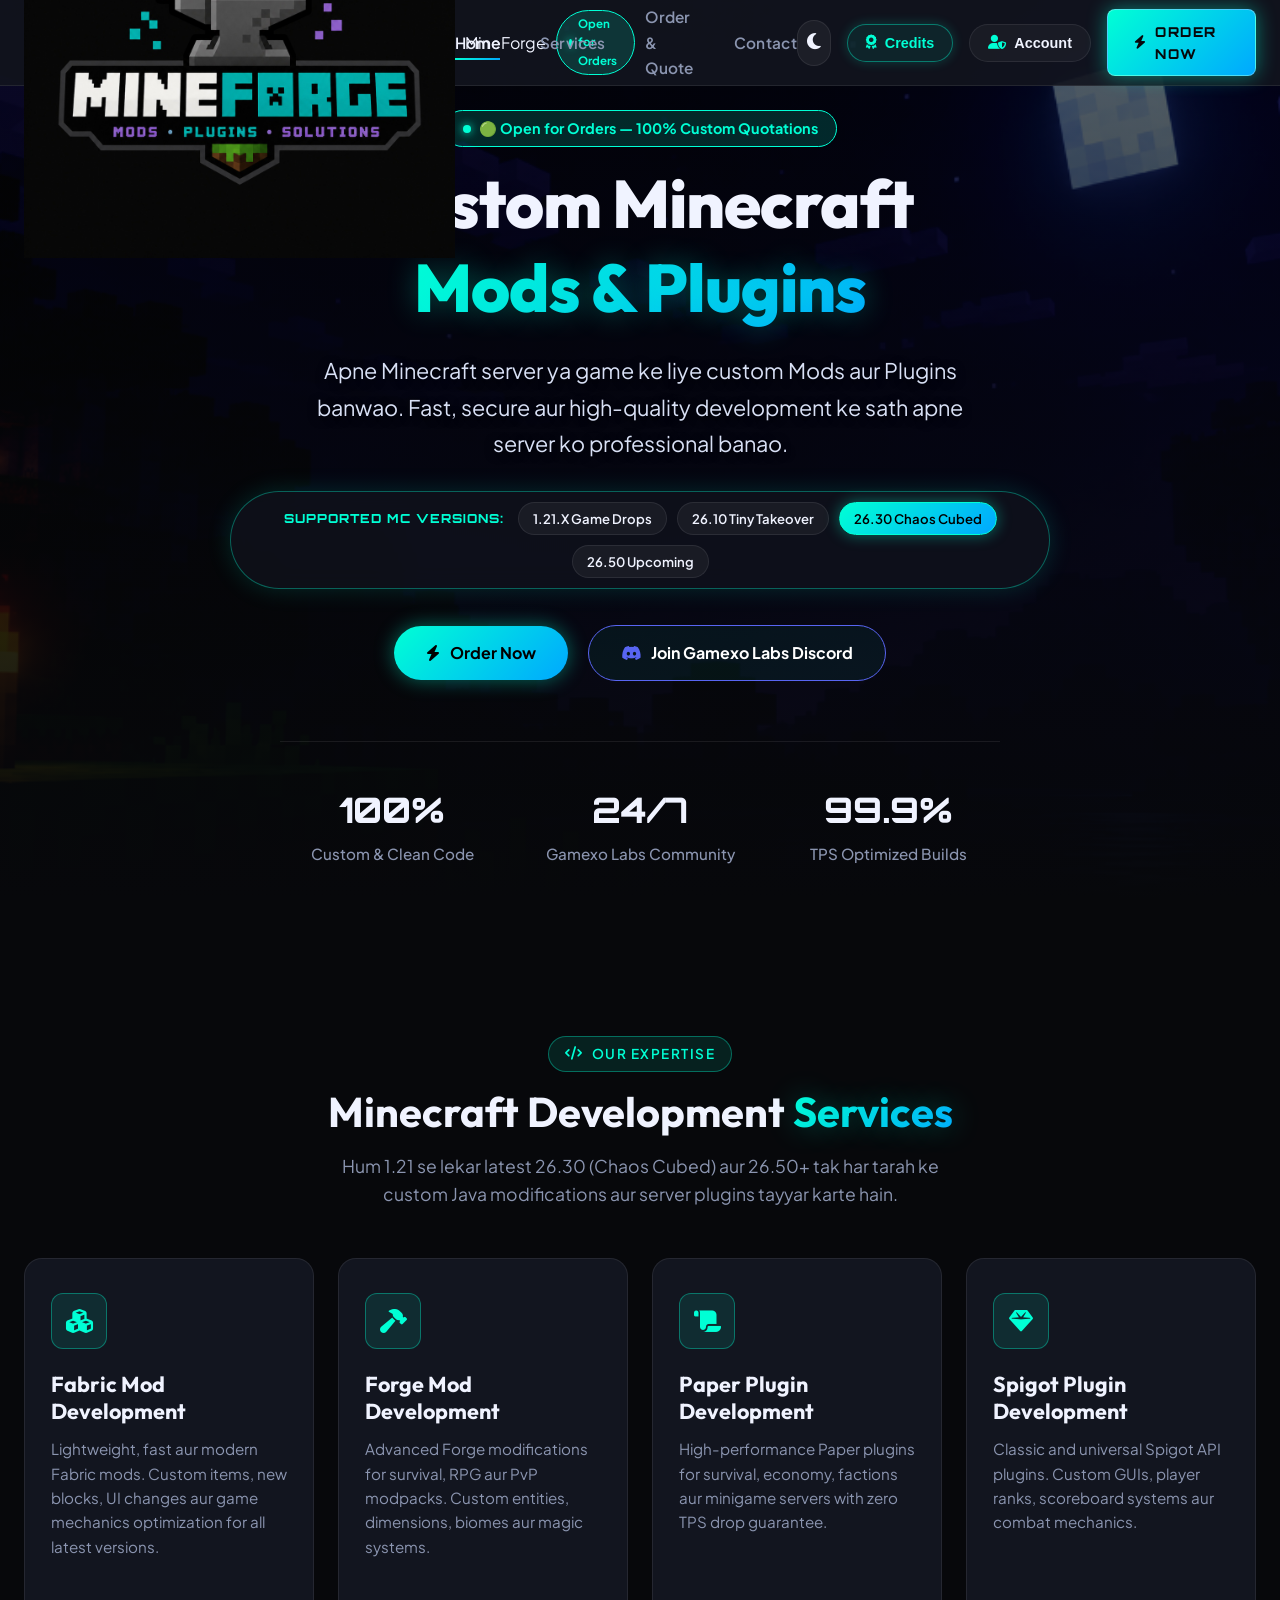
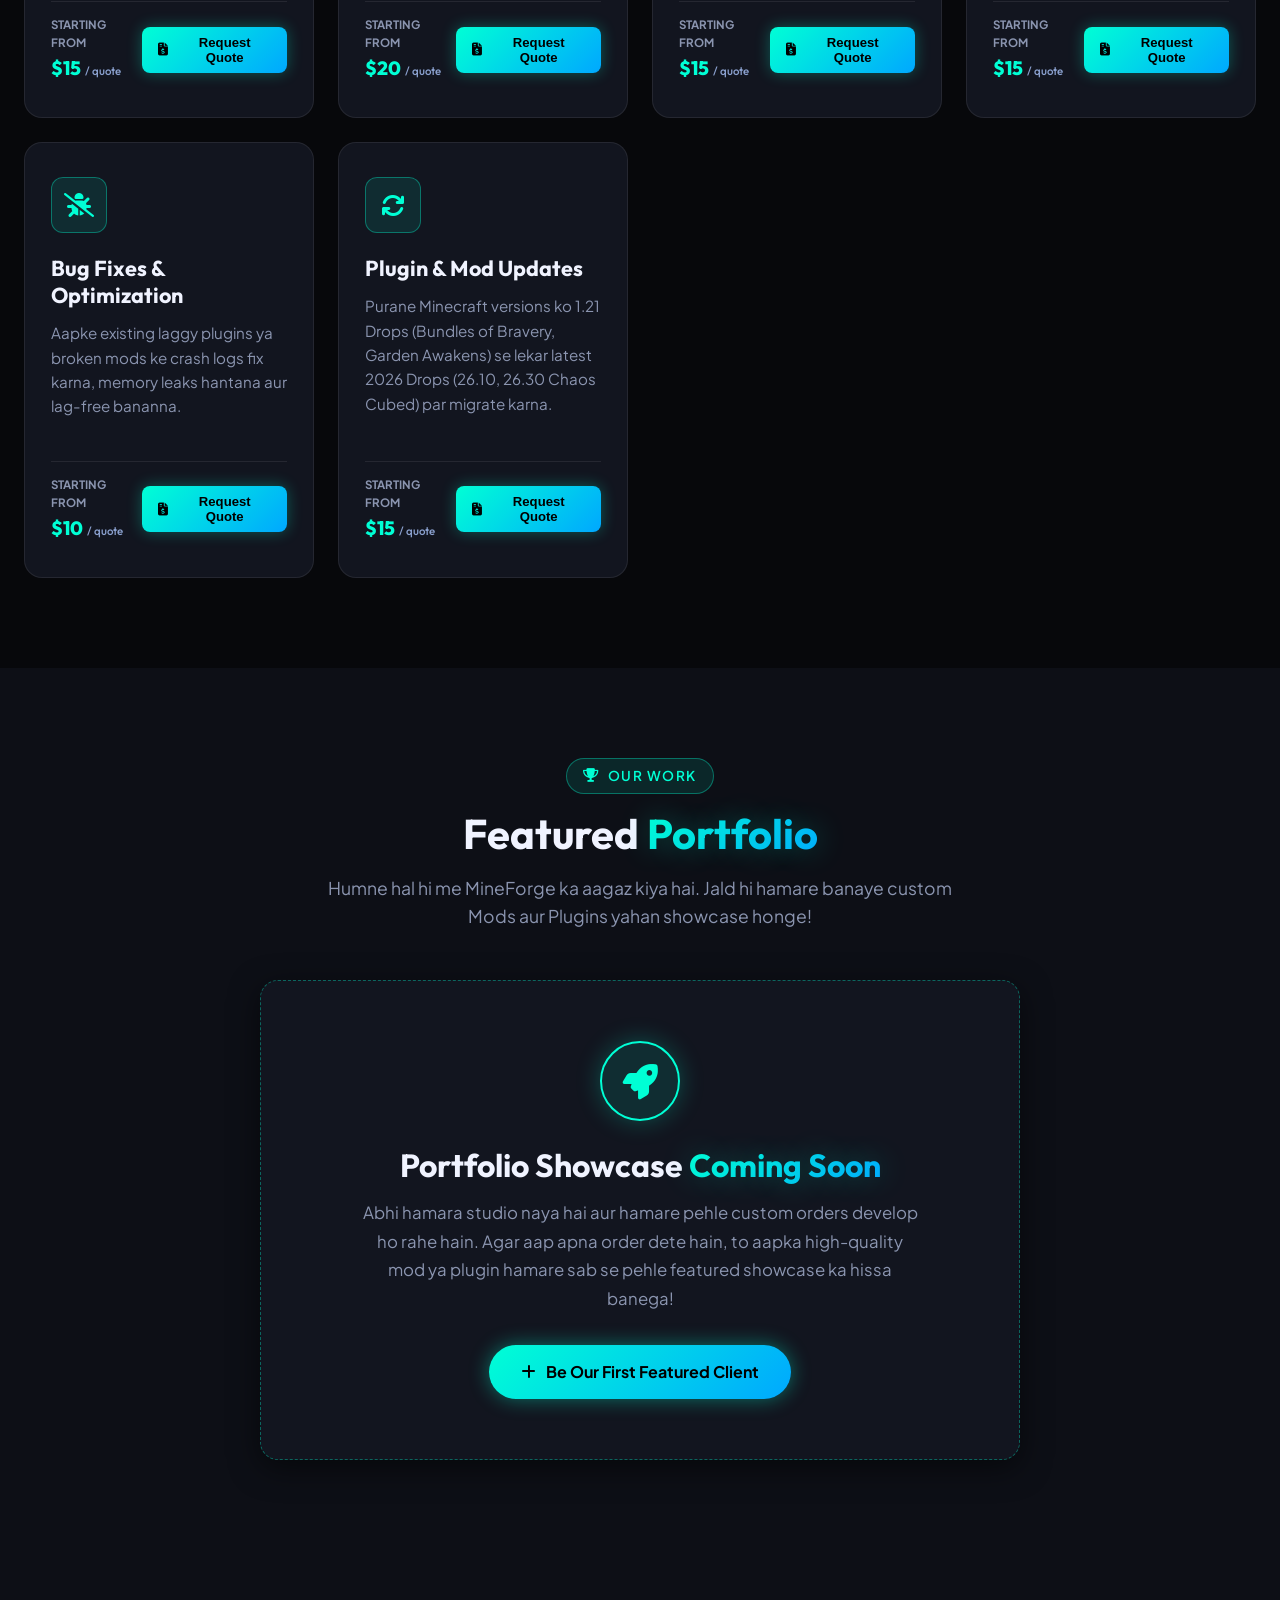
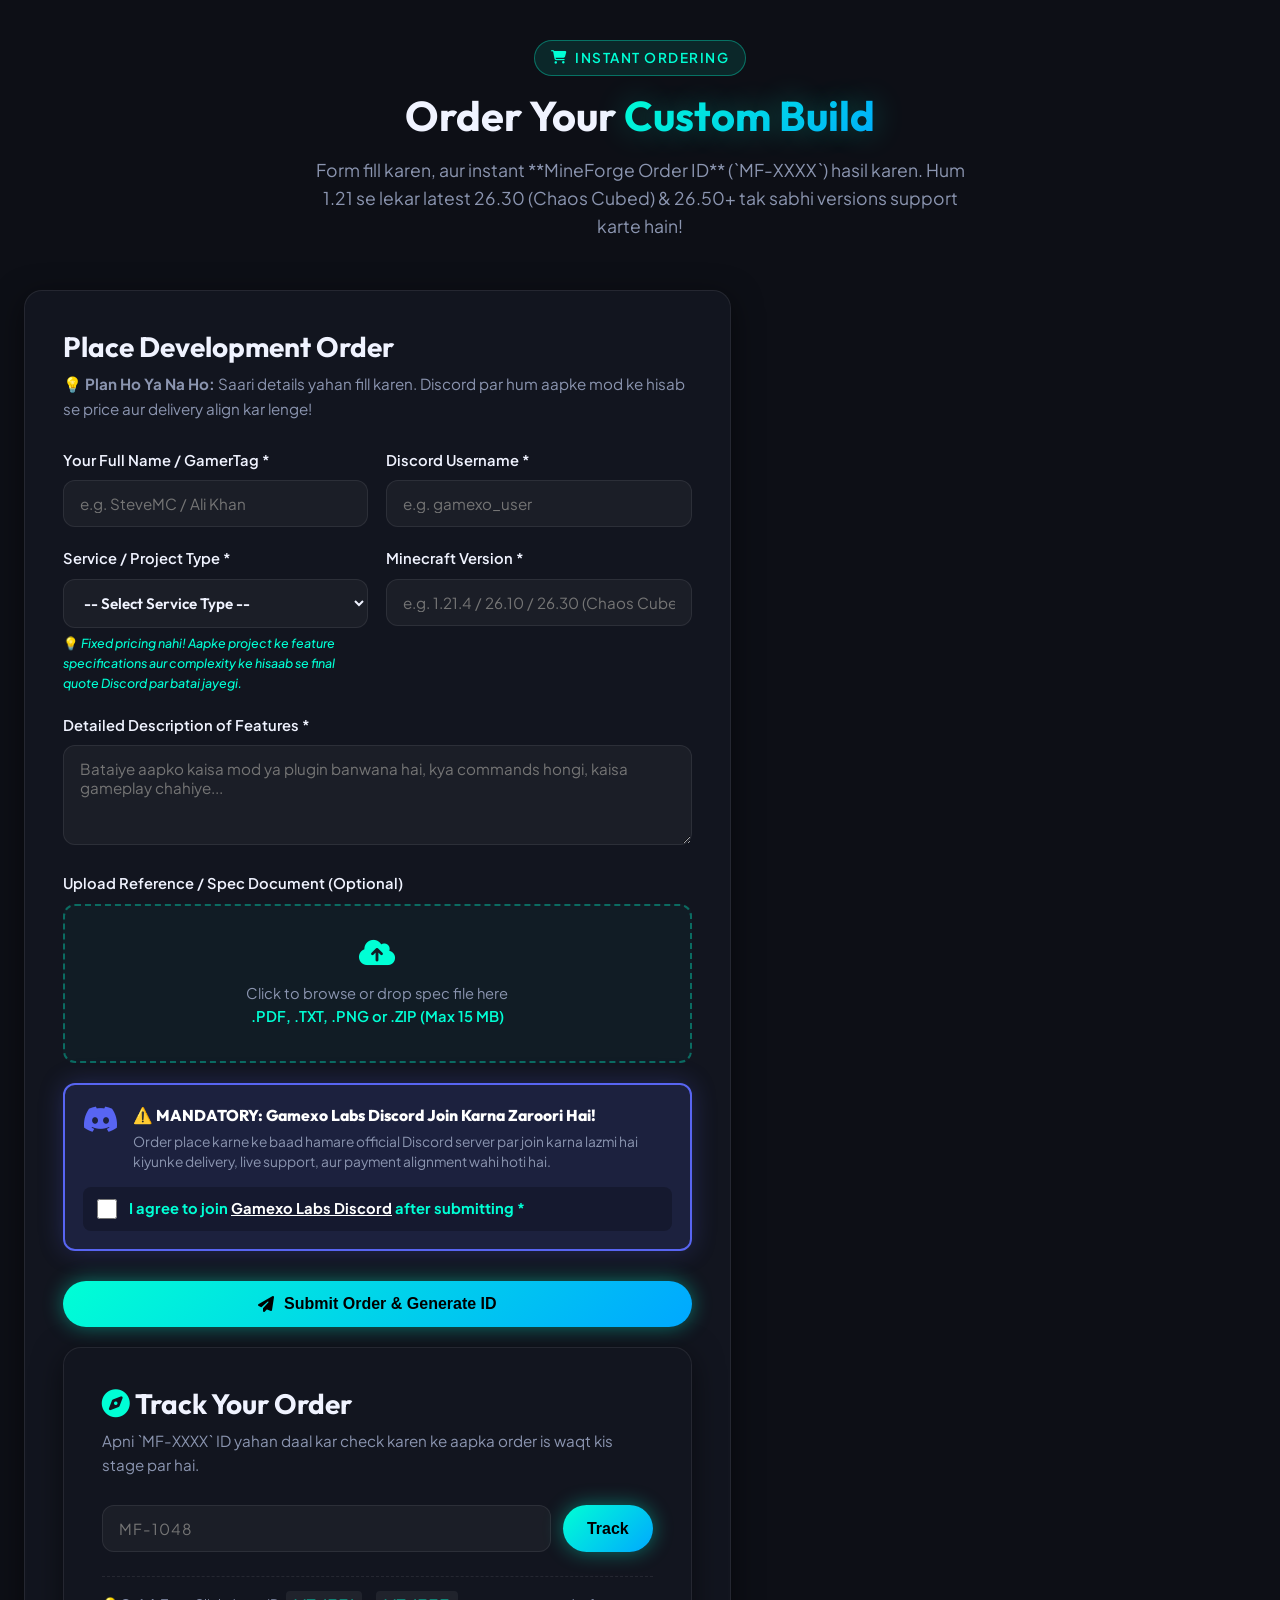
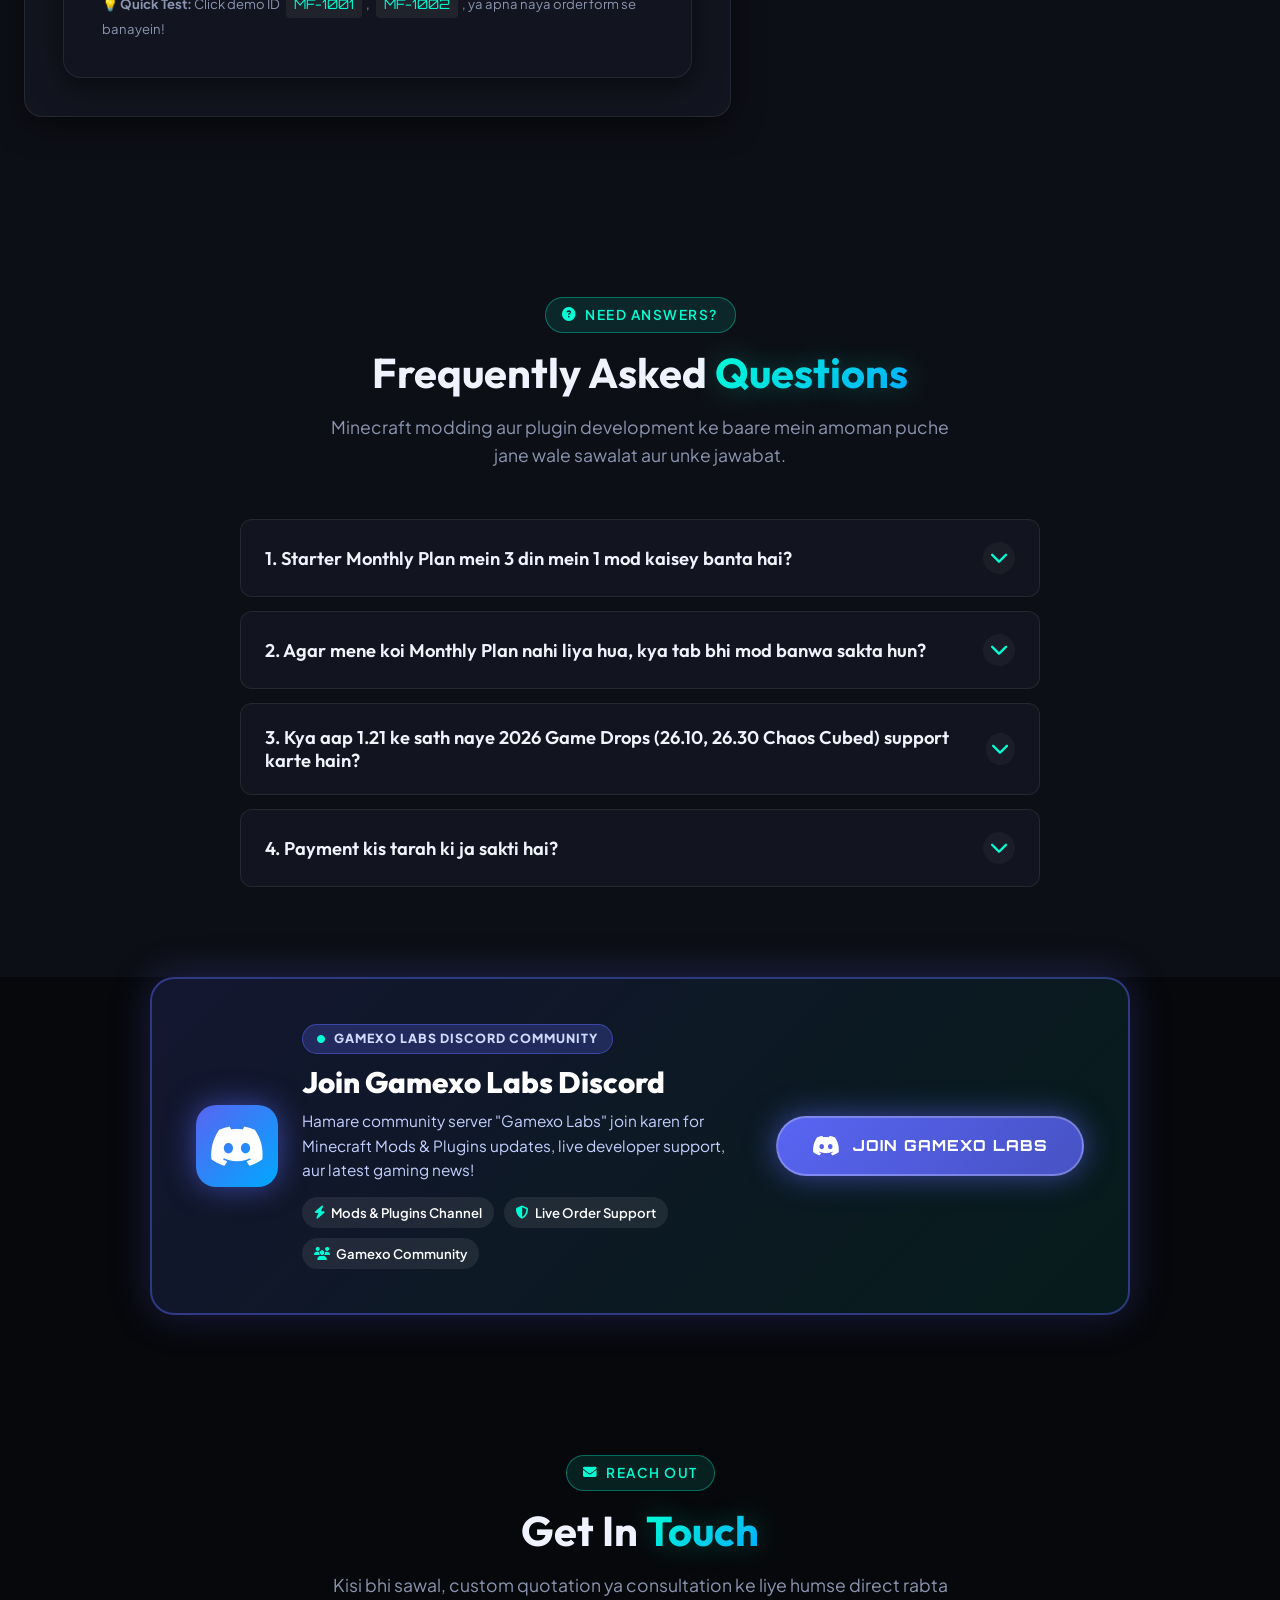
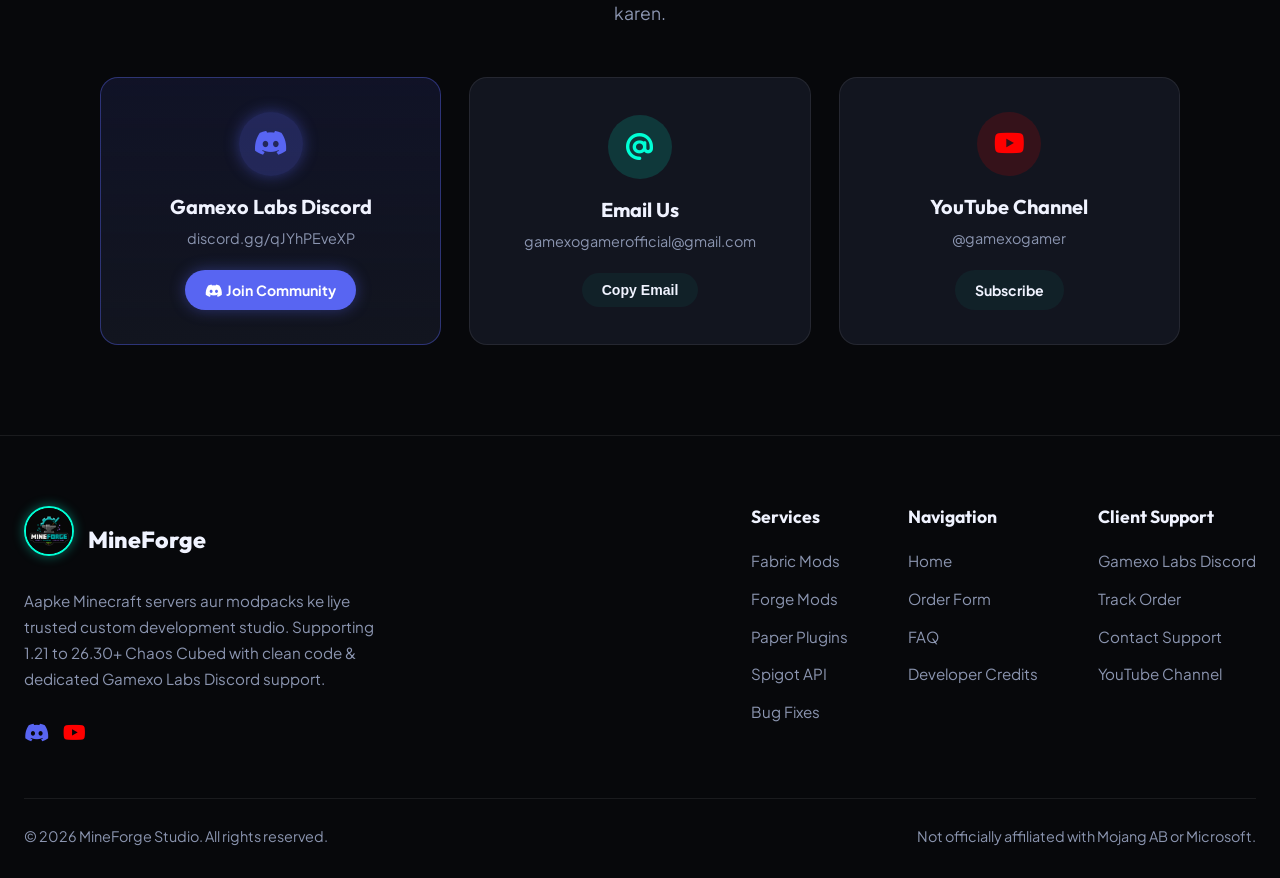
==== commit a58e2636: "feat: switch to custom quote workflow, remove fixed plans, add admin availability badge and 24h orde" ====
--- a/index.html
+++ b/index.html
@@ -34,19 +34,22 @@
   <header id="header" class="header">
     <div class="container nav-container">
       
-      <!-- Brand Logo (Gol / Circular Shape) -->
-      <a href="#home" class="logo">
-        <img src="assets/images/logo.png" alt="MineForge Logo" class="nav-logo-img" />
+      <!-- Brand Logo / Name with Availability Badge -->
+      <a href="#hero" class="nav-brand" style="display: flex; align-items: center; gap: 10px; text-decoration: none;">
+        <img src="assets/images/logo.png" alt="MineForge Logo" class="brand-logo" />
         <span>MineForge</span>
+        <span id="nav-availability-badge" class="nav-avail-pill" onclick="if(window.isAdminGamexo && window.isAdminGamexo()) { openModal('account-modal'); return false; }" title="Studio Live Status — Admin can switch in dashboard" style="font-size: 0.72rem; font-weight: 700; padding: 4px 12px; border-radius: 99px; background: rgba(0, 255, 213, 0.15); border: 1.5px solid #00ffd5; color: #00ffd5; display: inline-flex; align-items: center; gap: 6px; cursor: pointer;">
+          <span id="nav-avail-dot" style="width: 8px; height: 8px; border-radius: 50%; background: #00ffd5; box-shadow: 0 0 8px #00ffd5; display: inline-block;"></span>
+          <span id="nav-avail-text">Open for Orders</span>
+        </span>
       </a>
 
-      <!-- Clean 5-Link Navigation (Plans included, Credits button in right nav actions) -->
+      <!-- Clean 4-Link Navigation (Plans removed, Custom Quote Workflow) -->
       <nav class="nav-menu">
         <ul id="nav-links" class="nav-links">
           <li><a href="#home" class="nav-link active">Home</a></li>
           <li><a href="#services" class="nav-link">Services</a></li>
-          <li><a href="#pricing" class="nav-link">Plans</a></li>
-          <li><a href="#order" class="nav-link">Order & Track</a></li>
+          <li><a href="#order" class="nav-link">Order & Quote</a></li>
           <li><a href="#contact" class="nav-link">Contact</a></li>
         </ul>
       </nav>
@@ -97,10 +100,10 @@
 
     <div class="container">
       <div class="hero-content">
-        <!-- Badge -->
-        <div class="hero-badge">
-          <span class="hero-badge-dot"></span>
-          <span>Official MineForge Development Studio</span>
+        <!-- Live Availability Badge -->
+        <div id="hero-availability-badge" class="hero-badge" style="cursor: pointer; border: 1.5px solid #00ffd5; background: rgba(0, 255, 213, 0.12); color: #00ffd5; margin-bottom: 14px; display: inline-flex; align-items: center; gap: 8px; font-weight: 700; padding: 6px 18px; border-radius: 99px;" onclick="if(window.isAdminGamexo && window.isAdminGamexo()) openModal('account-modal')">
+          <span id="hero-avail-dot" class="hero-badge-dot" style="background: #00ffd5; box-shadow: 0 0 10px #00ffd5;"></span>
+          <span id="hero-avail-text">🟢 Open for Orders — 100% Custom Quotations</span>
         </div>
 
         <!-- Title -->
@@ -180,9 +183,14 @@
               Lightweight, fast aur modern Fabric mods. Custom items, new blocks, UI changes aur game mechanics optimization for all latest versions.
             </p>
           </div>
-          <div class="service-footer">
-            <span>Client & Server</span>
-            <span class="service-tag">1.21 — 26.30+</span>
+          <div class="service-footer" style="display: flex; align-items: center; justify-content: space-between; margin-top: 18px; padding-top: 14px; border-top: 1px solid rgba(255,255,255,0.08);">
+            <div>
+              <div style="font-size: 0.72rem; color: var(--text-muted); text-transform: uppercase; font-weight: 700;">Starting From</div>
+              <div style="font-size: 1.2rem; font-weight: 800; color: #00ffd5; font-family: 'Outfit', sans-serif;">$15 <span style="font-size: 0.72rem; color: #8ba1cf; font-weight: 500;">/ quote</span></div>
+            </div>
+            <button class="btn btn-sm btn-primary" onclick="requestCustomQuote('Fabric Mod Development (Starting From $15)')" style="padding: 8px 16px; font-size: 0.82rem; font-weight: 700; border-radius: var(--radius-sm); box-shadow: 0 0 15px rgba(0, 255, 213, 0.3);">
+              <i class="fa-solid fa-file-invoice-dollar"></i> Request Quote
+            </button>
           </div>
         </div>
 
@@ -195,9 +203,14 @@
               Advanced Forge modifications for survival, RPG aur PvP modpacks. Custom entities, dimensions, biomes aur magic systems.
             </p>
           </div>
-          <div class="service-footer">
-            <span>Heavyweight Mods</span>
-            <span class="service-tag">1.21 — 26.30+</span>
+          <div class="service-footer" style="display: flex; align-items: center; justify-content: space-between; margin-top: 18px; padding-top: 14px; border-top: 1px solid rgba(255,255,255,0.08);">
+            <div>
+              <div style="font-size: 0.72rem; color: var(--text-muted); text-transform: uppercase; font-weight: 700;">Starting From</div>
+              <div style="font-size: 1.2rem; font-weight: 800; color: #00ffd5; font-family: 'Outfit', sans-serif;">$20 <span style="font-size: 0.72rem; color: #8ba1cf; font-weight: 500;">/ quote</span></div>
+            </div>
+            <button class="btn btn-sm btn-primary" onclick="requestCustomQuote('Forge Mod Development (Starting From $20)')" style="padding: 8px 16px; font-size: 0.82rem; font-weight: 700; border-radius: var(--radius-sm); box-shadow: 0 0 15px rgba(0, 255, 213, 0.3);">
+              <i class="fa-solid fa-file-invoice-dollar"></i> Request Quote
+            </button>
           </div>
         </div>
 
@@ -210,9 +223,14 @@
               High-performance Paper plugins for survival, economy, factions aur minigame servers with zero TPS drop guarantee.
             </p>
           </div>
-          <div class="service-footer">
-            <span>Server Optimized</span>
-            <span class="service-tag">PaperMC 1.21 — 26.30</span>
+          <div class="service-footer" style="display: flex; align-items: center; justify-content: space-between; margin-top: 18px; padding-top: 14px; border-top: 1px solid rgba(255,255,255,0.08);">
+            <div>
+              <div style="font-size: 0.72rem; color: var(--text-muted); text-transform: uppercase; font-weight: 700;">Starting From</div>
+              <div style="font-size: 1.2rem; font-weight: 800; color: #00ffd5; font-family: 'Outfit', sans-serif;">$15 <span style="font-size: 0.72rem; color: #8ba1cf; font-weight: 500;">/ quote</span></div>
+            </div>
+            <button class="btn btn-sm btn-primary" onclick="requestCustomQuote('Paper Plugin Development (Starting From $15)')" style="padding: 8px 16px; font-size: 0.82rem; font-weight: 700; border-radius: var(--radius-sm); box-shadow: 0 0 15px rgba(0, 255, 213, 0.3);">
+              <i class="fa-solid fa-file-invoice-dollar"></i> Request Quote
+            </button>
           </div>
         </div>
 
@@ -225,9 +243,14 @@
               Classic and universal Spigot API plugins. Custom GUIs, player ranks, scoreboard systems aur combat mechanics.
             </p>
           </div>
-          <div class="service-footer">
-            <span>Classic API</span>
-            <span class="service-tag">1.21 — 26.30+</span>
+          <div class="service-footer" style="display: flex; align-items: center; justify-content: space-between; margin-top: 18px; padding-top: 14px; border-top: 1px solid rgba(255,255,255,0.08);">
+            <div>
+              <div style="font-size: 0.72rem; color: var(--text-muted); text-transform: uppercase; font-weight: 700;">Starting From</div>
+              <div style="font-size: 1.2rem; font-weight: 800; color: #00ffd5; font-family: 'Outfit', sans-serif;">$15 <span style="font-size: 0.72rem; color: #8ba1cf; font-weight: 500;">/ quote</span></div>
+            </div>
+            <button class="btn btn-sm btn-primary" onclick="requestCustomQuote('Spigot Plugin Development (Starting From $15)')" style="padding: 8px 16px; font-size: 0.82rem; font-weight: 700; border-radius: var(--radius-sm); box-shadow: 0 0 15px rgba(0, 255, 213, 0.3);">
+              <i class="fa-solid fa-file-invoice-dollar"></i> Request Quote
+            </button>
           </div>
         </div>
 
@@ -240,9 +263,14 @@
               Aapke existing laggy plugins ya broken mods ke crash logs fix karna, memory leaks hantana aur lag-free bananna.
             </p>
           </div>
-          <div class="service-footer">
-            <span>Emergency Fix</span>
-            <span class="service-tag">Crash Debugging</span>
+          <div class="service-footer" style="display: flex; align-items: center; justify-content: space-between; margin-top: 18px; padding-top: 14px; border-top: 1px solid rgba(255,255,255,0.08);">
+            <div>
+              <div style="font-size: 0.72rem; color: var(--text-muted); text-transform: uppercase; font-weight: 700;">Starting From</div>
+              <div style="font-size: 1.2rem; font-weight: 800; color: #00ffd5; font-family: 'Outfit', sans-serif;">$10 <span style="font-size: 0.72rem; color: #8ba1cf; font-weight: 500;">/ quote</span></div>
+            </div>
+            <button class="btn btn-sm btn-primary" onclick="requestCustomQuote('Bug Fixes & Lag Optimization (Starting From $10)')" style="padding: 8px 16px; font-size: 0.82rem; font-weight: 700; border-radius: var(--radius-sm); box-shadow: 0 0 15px rgba(0, 255, 213, 0.3);">
+              <i class="fa-solid fa-file-invoice-dollar"></i> Request Quote
+            </button>
           </div>
         </div>
 
@@ -255,9 +283,14 @@
               Purane Minecraft versions ko 1.21 Drops (Bundles of Bravery, Garden Awakens) se lekar latest 2026 Drops (26.10, 26.30 Chaos Cubed) par migrate karna.
             </p>
           </div>
-          <div class="service-footer">
-            <span>Version Upgrade</span>
-            <span class="service-tag">All 2024–2026 Drops</span>
+          <div class="service-footer" style="display: flex; align-items: center; justify-content: space-between; margin-top: 18px; padding-top: 14px; border-top: 1px solid rgba(255,255,255,0.08);">
+            <div>
+              <div style="font-size: 0.72rem; color: var(--text-muted); text-transform: uppercase; font-weight: 700;">Starting From</div>
+              <div style="font-size: 1.2rem; font-weight: 800; color: #00ffd5; font-family: 'Outfit', sans-serif;">$15 <span style="font-size: 0.72rem; color: #8ba1cf; font-weight: 500;">/ quote</span></div>
+            </div>
+            <button class="btn btn-sm btn-primary" onclick="requestCustomQuote('Plugin & Mod Version Migration (Starting From $15)')" style="padding: 8px 16px; font-size: 0.82rem; font-weight: 700; border-radius: var(--radius-sm); box-shadow: 0 0 15px rgba(0, 255, 213, 0.3);">
+              <i class="fa-solid fa-file-invoice-dollar"></i> Request Quote
+            </button>
           </div>
         </div>
 
@@ -293,114 +326,6 @@
           <i class="fa-solid fa-plus"></i>
           <span>Be Our First Featured Client</span>
         </a>
-      </div>
-
-    </div>
-  </section>
-
-  <!-- =========================================================================
-       PLANS SECTION (MONTHLY SUBSCRIPTIONS & DIRECT CUSTOM ORDER NOTE)
-       ========================================================================= -->
-  <section id="pricing" class="pricing">
-    <div class="container">
-      
-      <div class="section-header">
-        <div class="section-tag"><i class="fa-solid fa-layer-group"></i> Monthly Subscriptions</div>
-        <h2 class="section-title">Development <span class="highlight">Plans</span></h2>
-        <p class="section-subtitle">
-          Apne server ke scale ke mutabik Monthly Subscription Plans choose karen — ya bina plan ke direct custom order den.
-        </p>
-      </div>
-
-      <div class="pricing-grid">
-        
-        <!-- Tier 1: 🟢 Starter Monthly Plan ($10 / mo) -->
-        <div class="pricing-card tier-starter">
-          <div>
-            <div class="pricing-tier-header">
-              <span class="tier-indicator green-dot">🟢</span>
-              <h3 class="pricing-tier-name">Starter Plan</h3>
-            </div>
-            <p class="pricing-subtitle">Monthly plan jisme aap har 3 din baad 1 naya mod ya plugin banwa sakte hain!</p>
-            <div class="pricing-price-box">
-              <span class="price-currency">$</span>
-              <span class="price-amount">10</span>
-              <span class="price-period">/ month</span>
-            </div>
-            <div class="pricing-features">
-              <div class="pricing-feature-item"><i class="fa-solid fa-check"></i> 1 Mod ya Plugin Har 3 Din Mein</div>
-              <div class="pricing-feature-item"><i class="fa-solid fa-check"></i> Har 3 Din Baad Naya Order Allow</div>
-              <div class="pricing-feature-item"><i class="fa-solid fa-check"></i> Monthly Subscription Access</div>
-              <div class="pricing-feature-item"><i class="fa-solid fa-check"></i> 1.21 to 26.30+ Version Support</div>
-              <div class="pricing-feature-item"><i class="fa-solid fa-check"></i> Source Code &amp; Discord Support</div>
-            </div>
-          </div>
-          <a href="#order" class="btn btn-outline" style="width: 100%;">Subscribe Starter ($10/mo)</a>
-        </div>
-
-        <!-- Tier 2: 🔵 Pro Monthly Plan ⭐ ($25 / mo) -->
-        <div class="pricing-card popular tier-pro">
-          <div class="popular-badge">⭐ Most Popular</div>
-          <div>
-            <div class="pricing-tier-header">
-              <span class="tier-indicator blue-dot">🔵</span>
-              <h3 class="pricing-tier-name">Pro Plan</h3>
-            </div>
-            <p class="pricing-subtitle">Medium Mods/Plugins, Custom GUIs aur optimization ka monthly suite.</p>
-            <div class="pricing-price-box">
-              <span class="price-currency">$</span>
-              <span class="price-amount">25</span>
-              <span class="price-period">/ month</span>
-            </div>
-            <div class="pricing-features">
-              <div class="pricing-feature-item"><i class="fa-solid fa-check"></i> Medium Mods &amp; Plugins (GUI &amp; Config)</div>
-              <div class="pricing-feature-item"><i class="fa-solid fa-check"></i> Fast Priority Monthly Queue</div>
-              <div class="pricing-feature-item"><i class="fa-solid fa-check"></i> Monthly Subscription Access</div>
-              <div class="pricing-feature-item"><i class="fa-solid fa-check"></i> Better TPS &amp; Memory Optimization</div>
-              <div class="pricing-feature-item"><i class="fa-solid fa-check"></i> Source Code &amp; Dedicated Support</div>
-            </div>
-          </div>
-          <a href="#order" class="btn btn-primary" style="width: 100%;">Subscribe Pro ($25/mo)</a>
-        </div>
-
-        <!-- Tier 3: 🟣 Enterprise Monthly Plan ($50 / mo) -->
-        <div class="pricing-card tier-enterprise">
-          <div>
-            <div class="pricing-tier-header">
-              <span class="tier-indicator purple-dot">🟣</span>
-              <h3 class="pricing-tier-name">Enterprise Plan</h3>
-            </div>
-            <p class="pricing-subtitle">Large Mods, Custom Systems, Database aur API integration ka monthly suite.</p>
-            <div class="pricing-price-box">
-              <span class="price-currency">$</span>
-              <span class="price-amount">50</span>
-              <span class="price-period">/ month ($75+ scale)</span>
-            </div>
-            <div class="pricing-features">
-              <div class="pricing-feature-item"><i class="fa-solid fa-check"></i> Large Mods, Custom Systems &amp; DB</div>
-              <div class="pricing-feature-item"><i class="fa-solid fa-check"></i> Unlimited Monthly Custom Scale</div>
-              <div class="pricing-feature-item"><i class="fa-solid fa-check"></i> API Integration &amp; Documentation</div>
-              <div class="pricing-feature-item"><i class="fa-solid fa-check"></i> 1 Month VIP Dedicated Support</div>
-              <div class="pricing-feature-item"><i class="fa-solid fa-check"></i> Complete Source Code Included</div>
-            </div>
-          </div>
-          <a href="#order" class="btn btn-outline" style="width: 100%;">Subscribe Enterprise ($50/mo)</a>
-        </div>
-
-      </div>
-
-      <!-- Direct Custom Order Note for Non-Subscribers -->
-      <div class="direct-order-banner">
-        <div class="direct-order-icon"><i class="fa-solid fa-hand-holding-dollar"></i></div>
-        <div class="direct-order-content">
-          <h4 class="direct-order-title">Bina Plan Ke Direct Mod / Plugin Banwayein!</h4>
-          <p class="direct-order-desc">
-            Agar aapne koi Monthly Plan nahi liya hua, tab bhi aap niche <strong>Order Form</strong> se apna custom project submit kar sakte hain. Order submit karne ke baad jab aap <strong>Gamexo Labs Discord</strong> par contact karenge, to hum aapke mod ya plugin ke features ke hisab se direct custom quotation (paise) bata denge!
-          </p>
-        </div>
-        <div>
-          <a href="#order" class="btn btn-outline" style="white-space: nowrap; border-color: var(--accent-primary); color: var(--accent-primary);"><i class="fa-solid fa-cart-plus"></i> Order Without Plan</a>
-        </div>
       </div>
 
     </div>
@@ -443,24 +368,20 @@
 
             <div class="form-grid-2">
               <div class="form-group">
-                <label class="form-label" for="build-type">Development Type / Plan *</label>
+                <label class="form-label" for="build-type">Service / Project Type *</label>
                 <select id="build-type" class="form-select" required style="font-family: 'Outfit', sans-serif; font-weight: 600;">
-                  <option value="" disabled selected>-- Select Order Type --</option>
-                  <optgroup label="📋 ACTIVE MONTHLY PLAN ORDERS (For Subscribers)">
-                    <option value="Starter Plan Mod/Plugin">Starter Monthly Plan (3 Days Mod/Plugin)</option>
-                    <option value="Pro Plan Mod/Plugin">Pro Monthly Plan (Medium Mod/Plugin Suite)</option>
-                    <option value="Enterprise Plan Mod/Plugin">Enterprise Monthly Plan (Custom Systems/DB)</option>
-                  </optgroup>
-                  <optgroup label="⚡ DIRECT DEVELOPMENT ORDERS (No Plan Required - One Time)">
-                    <option value="Direct Order - Fabric Mod">Direct Order — Fabric Mod (No Plan Required)</option>
-                    <option value="Direct Order - Forge Mod">Direct Order — Forge Mod (No Plan Required)</option>
-                    <option value="Direct Order - Paper Plugin">Direct Order — Paper / Spigot Plugin (No Plan Required)</option>
-                    <option value="Bug Fix / Optimization">Bug Fix / TPS Optimization (One-time Fix)</option>
-                    <option value="Custom Quotation Project">Other Custom Project (Price on Discord)</option>
-                  </optgroup>
+                  <option value="" disabled selected>-- Select Service Type --</option>
+                  <option value="Fabric Mod Development (Starting From $15)">Fabric Mod Development (Starting From $15)</option>
+                  <option value="Forge Mod Development (Starting From $20)">Forge Mod Development (Starting From $20)</option>
+                  <option value="Paper Plugin Development (Starting From $15)">Paper Plugin Development (Starting From $15)</option>
+                  <option value="Spigot Plugin Development (Starting From $15)">Spigot Plugin Development (Starting From $15)</option>
+                  <option value="Bug Fixes & Lag Optimization (Starting From $10)">Bug Fixes & Lag Optimization (Starting From $10)</option>
+                  <option value="Plugin & Mod Version Migration (Starting From $15)">Plugin & Mod Version Migration (Starting From $15)</option>
+                  <option value="Custom GUI, Menus & Textures (Custom Quote)">Custom GUI, Menus & Textures (Custom Quote)</option>
+                  <option value="Other Custom Development (Custom Quote)">Other Custom Development (Custom Quote)</option>
                 </select>
                 <div style="font-size: 0.78rem; color: #00ffd5; margin-top: 6px; font-weight: 500;">
-                  💡 <em>Plan nahi liya? Koi masla nahi! "Direct Development Orders" se bina plan ke custom mod order karein.</em>
+                  💡 <em>Fixed pricing nahi! Aapke project ke feature specifications aur complexity ke hisaab se final quote Discord par batai jayegi.</em>
                 </div>
               </div>
               <div class="form-group">
@@ -759,7 +680,6 @@
             <h4 class="footer-col-title">Navigation</h4>
             <ul class="footer-links">
               <li><a href="#hero" class="footer-link">Home</a></li>
-              <li><a href="#pricing" class="footer-link">Plans</a></li>
               <li><a href="#order" class="footer-link">Order Form</a></li>
               <li><a href="#faq" class="footer-link">FAQ</a></li>
               <li><a href="#" onclick="openModal('credits-modal'); return false;" class="footer-link">Developer Credits</a></li>
@@ -906,6 +826,26 @@
           <!-- Populated dynamically via script.js -->
         </div>
 
+        <!-- Admin Panel: Studio Availability Badge Control (Visible to Admin/Gamexo) -->
+        <div id="admin-availability-panel" style="display: none; background: rgba(0, 255, 213, 0.08); border: 1.5px solid #00ffd5; border-radius: var(--radius-md); padding: 14px; margin-bottom: 20px; box-shadow: 0 0 20px rgba(0,255,213,0.15);">
+          <div style="font-size: 0.88rem; font-weight: 700; color: #00ffd5; margin-bottom: 8px; display: flex; align-items: center; justify-content: space-between;">
+            <span><i class="fa-solid fa-user-shield"></i> ADMIN PANEL: Studio Availability</span>
+            <span style="font-size: 0.72rem; background: rgba(0,255,213,0.2); padding: 2px 8px; border-radius: 99px;">GAMEXO LABS</span>
+          </div>
+          <p style="font-size: 0.78rem; color: #b4c6e7; margin-bottom: 10px;">Select badge status to display live on navbar and hero section:</p>
+          <div style="display: grid; grid-template-columns: 1fr 1fr 1fr; gap: 8px;">
+            <button class="btn btn-sm" style="background: rgba(0,255,213,0.2); color: #00ffd5; border: 1px solid #00ffd5; font-size: 0.75rem; padding: 8px 4px; font-weight: 700;" onclick="setAvailabilityBadge('open')">
+              🟢 Open
+            </button>
+            <button class="btn btn-sm" style="background: rgba(255,183,3,0.2); color: #ffb703; border: 1px solid #ffb703; font-size: 0.75rem; padding: 8px 4px; font-weight: 700;" onclick="setAvailabilityBadge('limited')">
+              🟡 Limited
+            </button>
+            <button class="btn btn-sm" style="background: rgba(255,77,77,0.2); color: #ff4d4d; border: 1px solid #ff4d4d; font-size: 0.75rem; padding: 8px 4px; font-weight: 700;" onclick="setAvailabilityBadge('closed')">
+              🔴 Closed
+            </button>
+          </div>
+        </div>
+
         <!-- Quick Support Banner inside Dashboard -->
         <div style="background: linear-gradient(135deg, rgba(88,101,242,0.25) 0%, rgba(88,101,242,0.08) 100%); border: 1.5px solid rgba(88,101,242,0.6); border-radius: var(--radius-md); padding: 16px; margin-bottom: 20px; display: flex; align-items: center; justify-content: space-between; flex-wrap: wrap; gap: 12px; box-shadow: 0 4px 15px rgba(88,101,242,0.25);">
           <div>
--- a/style.css
+++ b/style.css
@@ -367,12 +367,11 @@
   transform: rotate(360deg) scale(1.25);
 }
 .theme-toggle-btn.animated i {
-  animation: themeIconSpin 0.5s cubic-bezier(0.34, 1.56, 0.64, 1);
-}
-@keyframes themeIconSpin {
-  0% { transform: rotate(0deg) scale(0.8); opacity: 0.5; }
-  50% { transform: rotate(180deg) scale(1.3); opacity: 1; }
-  100% { transform: rotate(360deg) scale(1); opacity: 1; }
+  animation: themeIconClean 0.25s ease-out;
+}
+@keyframes themeIconClean {
+  0% { transform: rotate(-20deg) scale(0.9); opacity: 0.7; }
+  100% { transform: rotate(0deg) scale(1); opacity: 1; }
 }
 
 /* ACCOUNT / LOGIN NAV BUTTON */
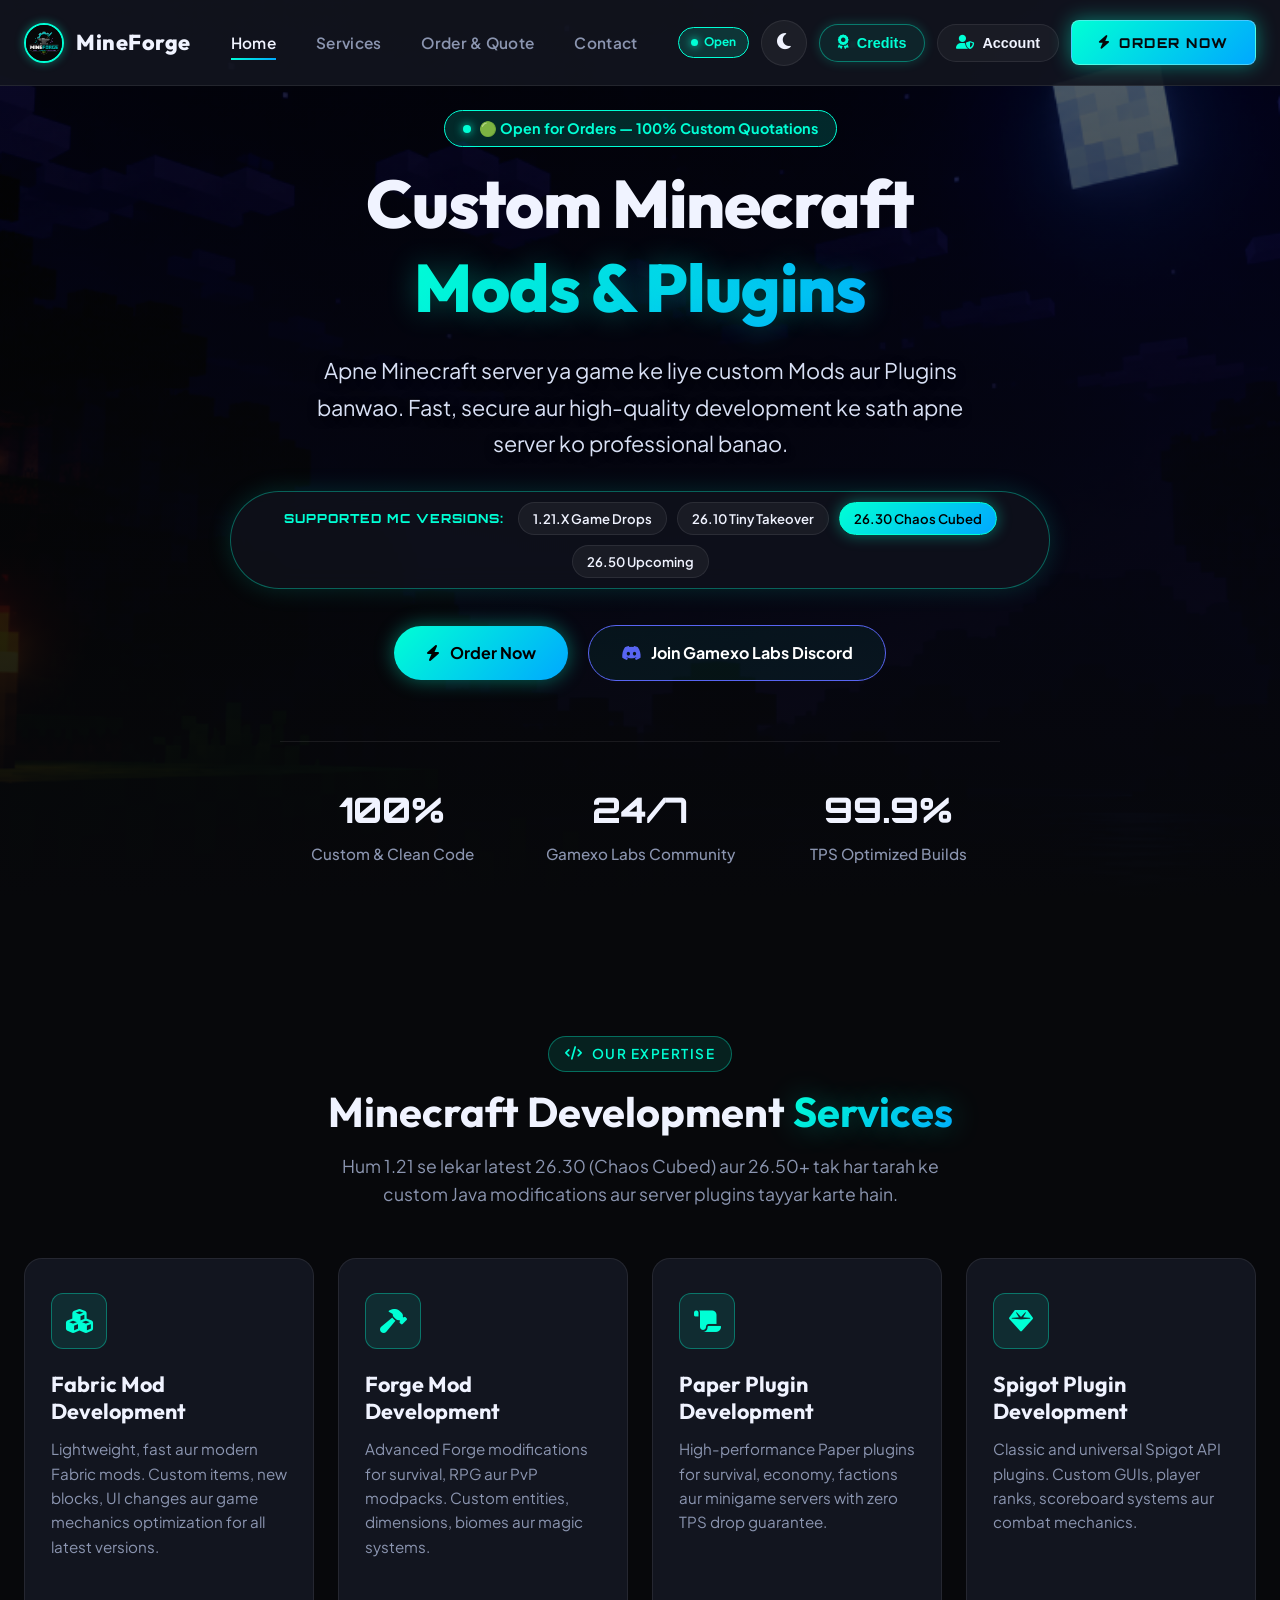
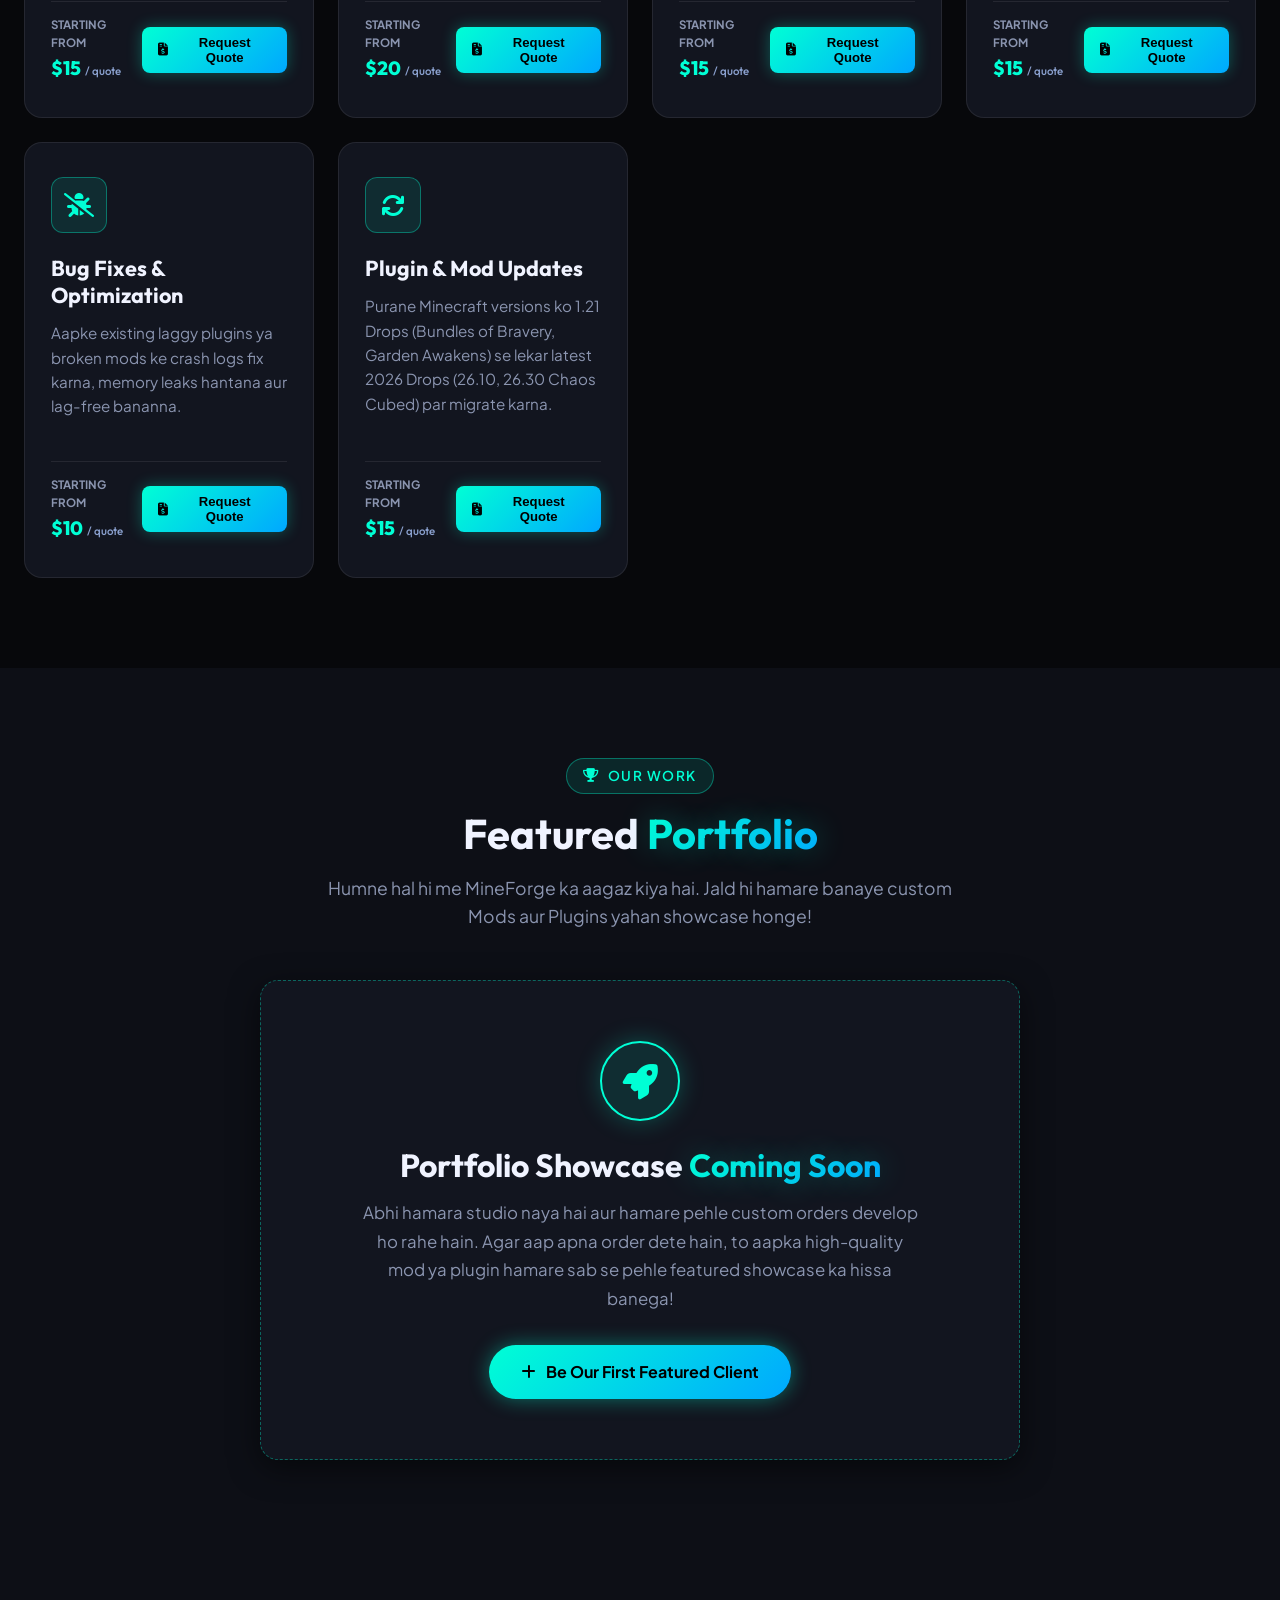
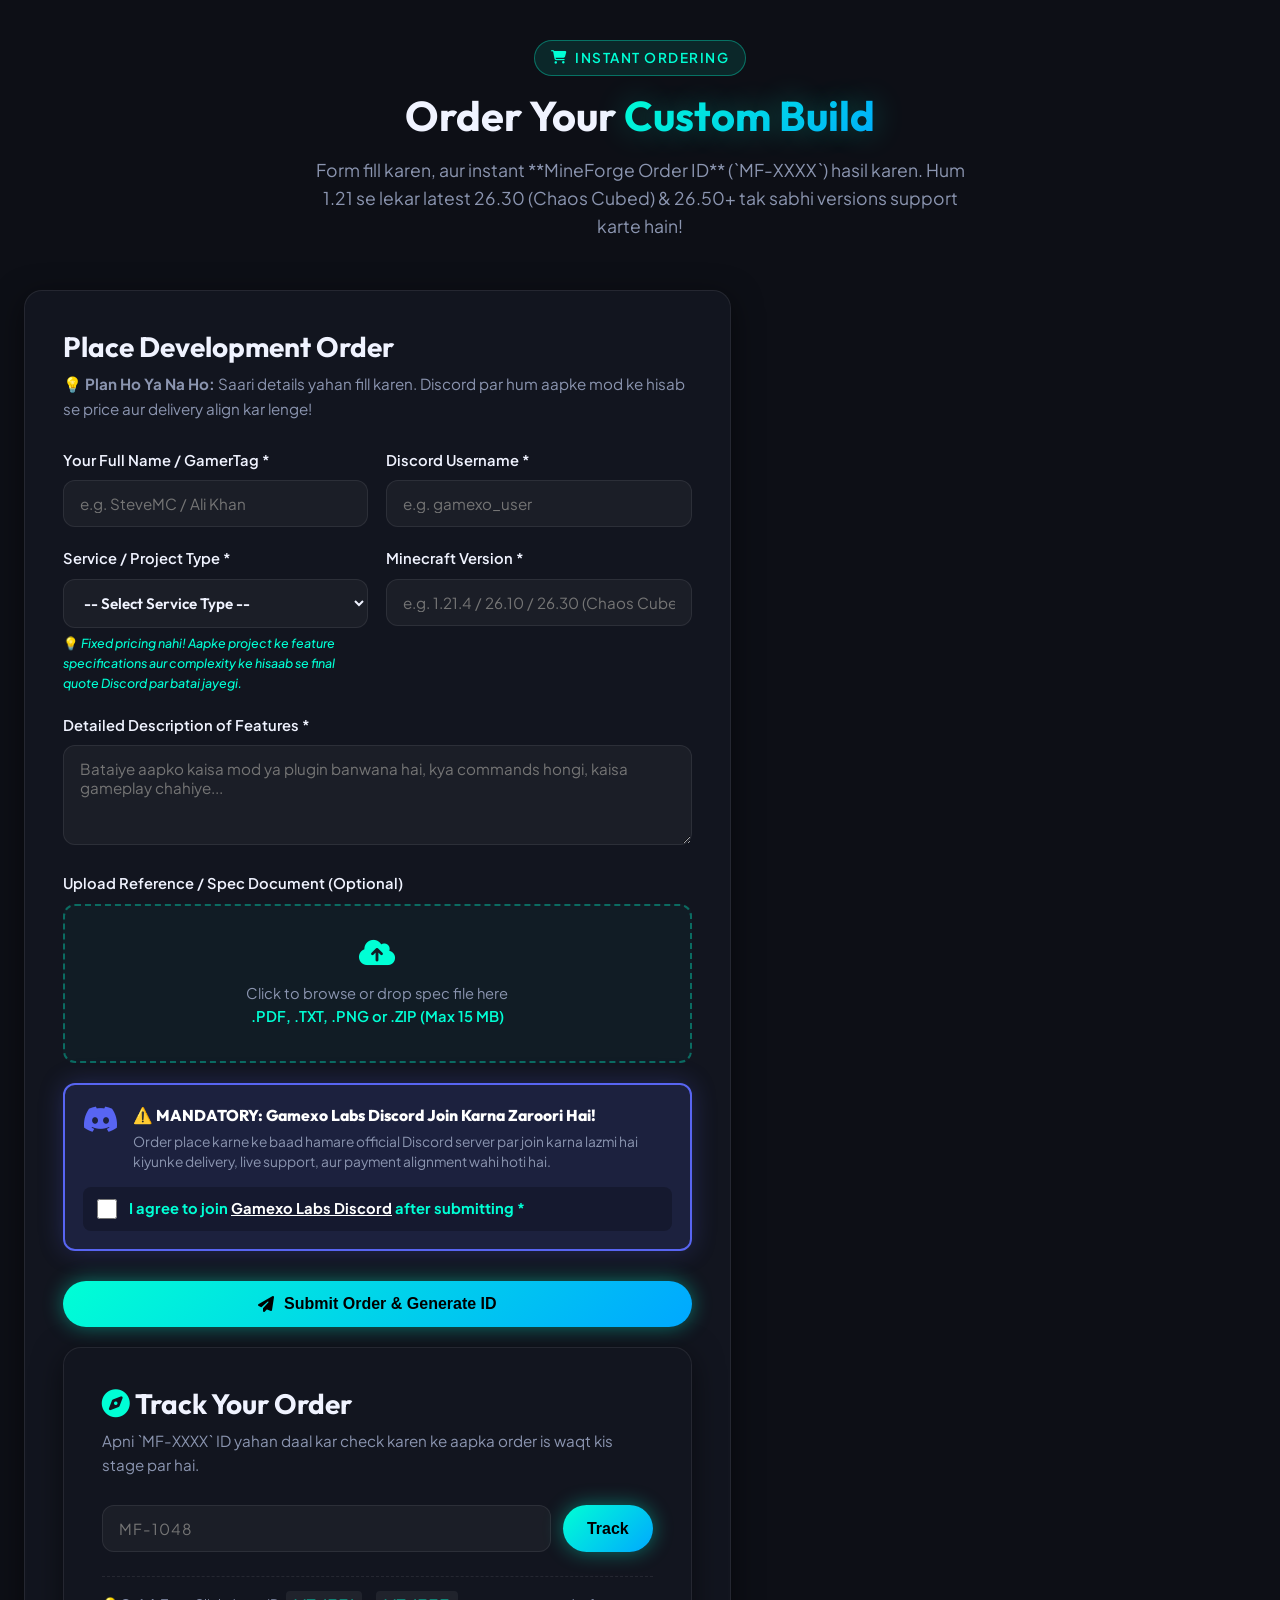
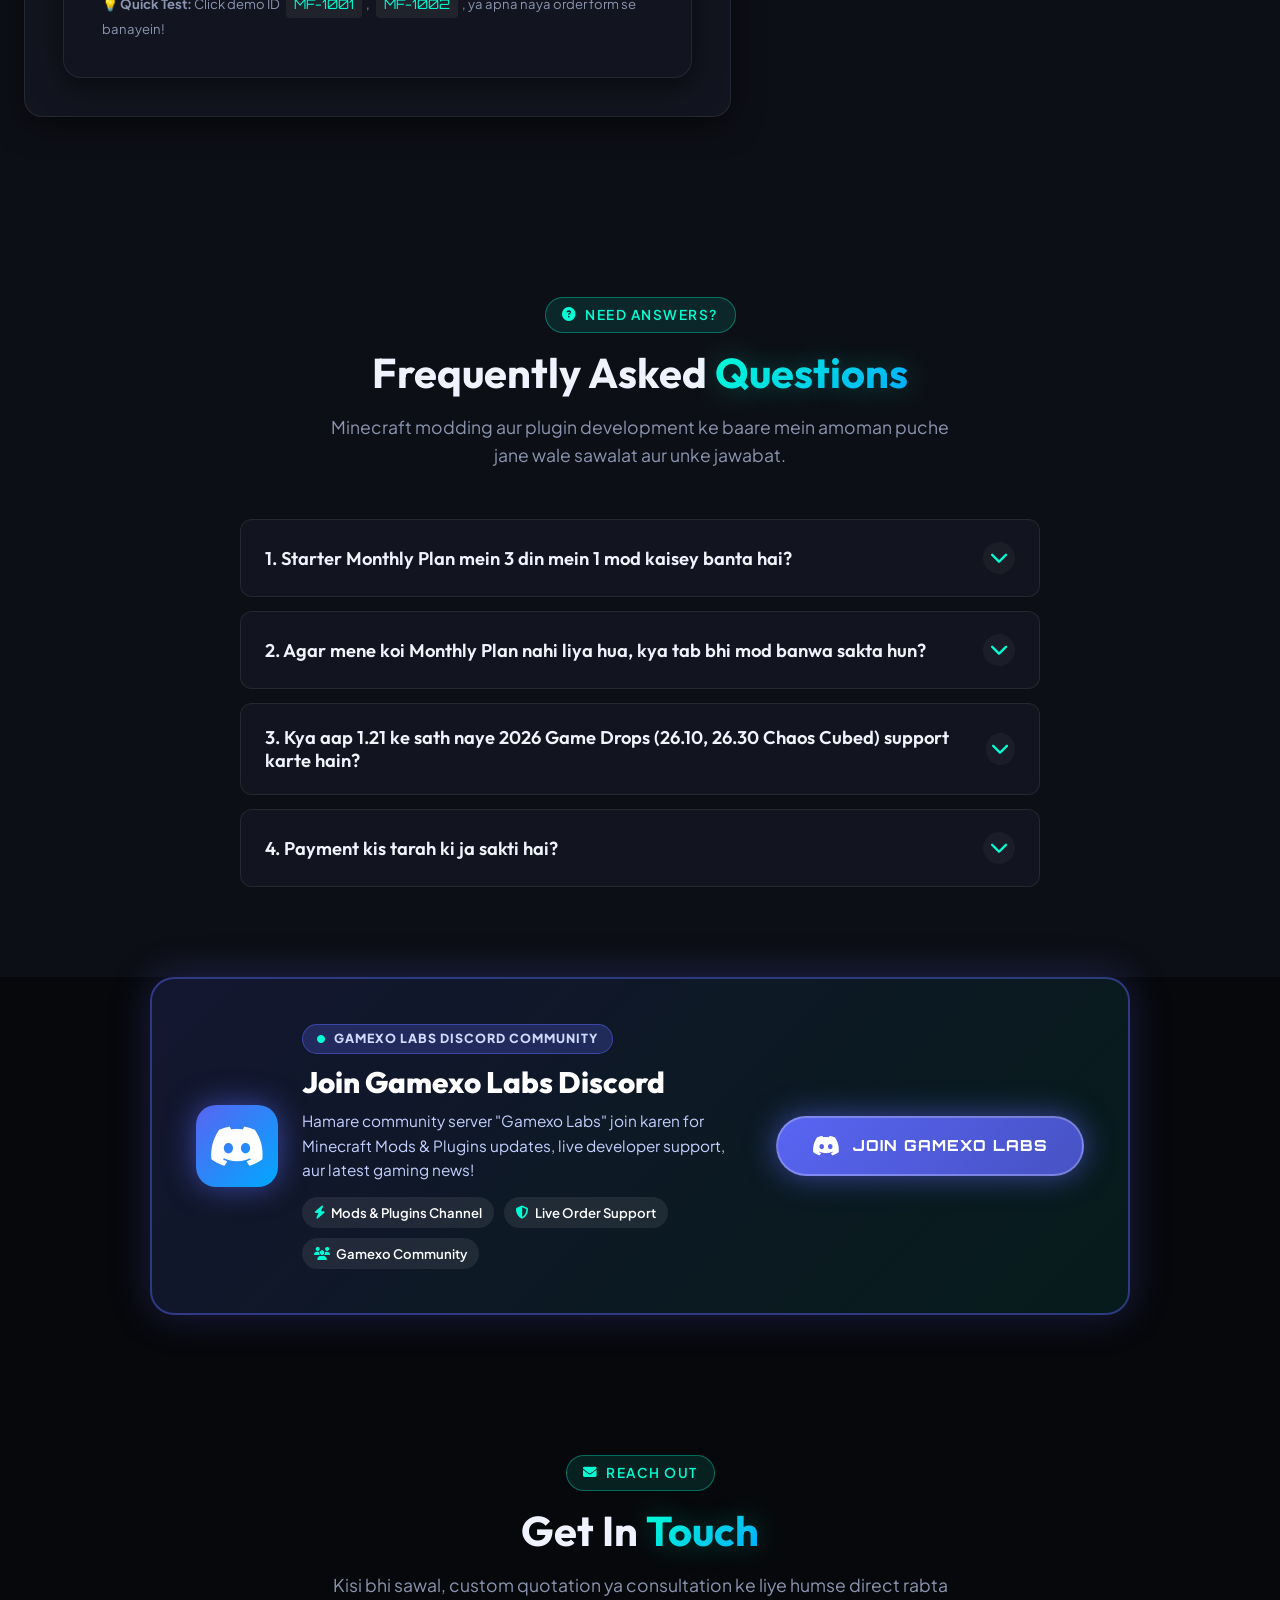
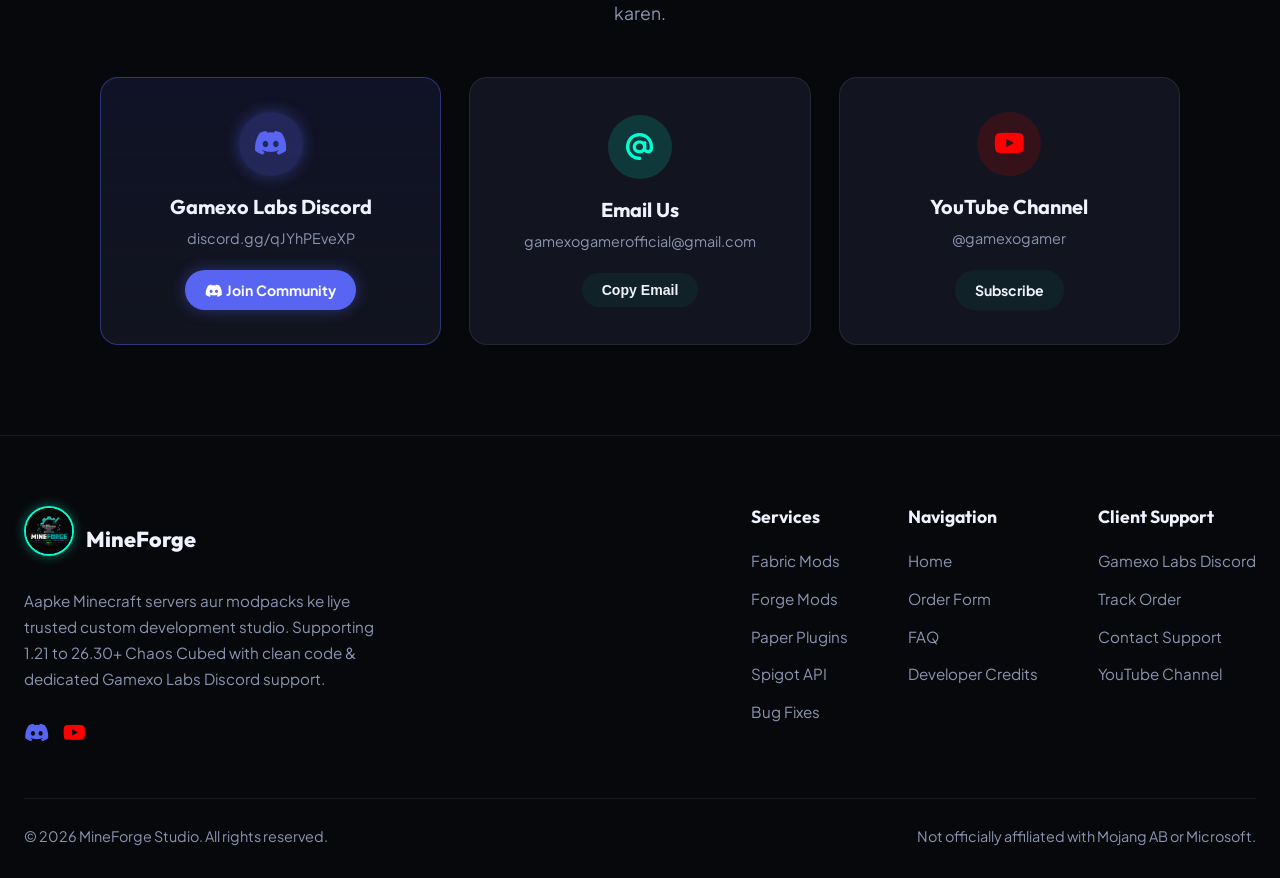
==== commit d25dc7b9: "fix: navbar logo sizing and overlap, light mode text readability, clean theme toggle animation" ====
--- a/index.html
+++ b/index.html
@@ -34,17 +34,13 @@
   <header id="header" class="header">
     <div class="container nav-container">
       
-      <!-- Brand Logo / Name with Availability Badge -->
-      <a href="#hero" class="nav-brand" style="display: flex; align-items: center; gap: 10px; text-decoration: none;">
-        <img src="assets/images/logo.png" alt="MineForge Logo" class="brand-logo" />
-        <span>MineForge</span>
-        <span id="nav-availability-badge" class="nav-avail-pill" onclick="if(window.isAdminGamexo && window.isAdminGamexo()) { openModal('account-modal'); return false; }" title="Studio Live Status — Admin can switch in dashboard" style="font-size: 0.72rem; font-weight: 700; padding: 4px 12px; border-radius: 99px; background: rgba(0, 255, 213, 0.15); border: 1.5px solid #00ffd5; color: #00ffd5; display: inline-flex; align-items: center; gap: 6px; cursor: pointer;">
-          <span id="nav-avail-dot" style="width: 8px; height: 8px; border-radius: 50%; background: #00ffd5; box-shadow: 0 0 8px #00ffd5; display: inline-block;"></span>
-          <span id="nav-avail-text">Open for Orders</span>
-        </span>
+      <!-- Brand Logo / Name (Circular 40x40 Gol Logo) -->
+      <a href="#hero" class="nav-brand" style="display: flex; align-items: center; gap: 12px; text-decoration: none; flex-shrink: 0;">
+        <img src="assets/images/logo.png" alt="MineForge Logo" class="brand-logo nav-logo-img" style="width: 40px; height: 40px; border-radius: 50%; object-fit: cover; border: 2px solid #00ffd5; box-shadow: 0 0 10px rgba(0,255,213,0.4);" />
+        <span style="font-family: 'Outfit', sans-serif; font-weight: 800; font-size: 1.35rem; letter-spacing: 0.5px;">MineForge</span>
       </a>
 
-      <!-- Clean 4-Link Navigation (Plans removed, Custom Quote Workflow) -->
+      <!-- Clean 4-Link Navigation -->
       <nav class="nav-menu">
         <ul id="nav-links" class="nav-links">
           <li><a href="#home" class="nav-link active">Home</a></li>
@@ -55,8 +51,14 @@
       </nav>
 
       <!-- Right Navigation Actions -->
-      <div class="nav-actions">
-        <!-- Theme Toggle Button with Sleek Animation -->
+      <div class="nav-actions" style="display: flex; align-items: center; gap: 12px; flex-shrink: 0;">
+        <!-- Compact Studio Availability Pill -->
+        <span id="nav-availability-badge" class="nav-avail-pill" onclick="if(window.isAdminGamexo && window.isAdminGamexo()) { openModal('account-modal'); return false; }" title="Studio Live Status — Admin can switch in dashboard" style="font-size: 0.74rem; font-weight: 700; padding: 5px 12px; border-radius: 99px; background: rgba(0, 255, 213, 0.15); border: 1.5px solid #00ffd5; color: #00ffd5; display: inline-flex; align-items: center; gap: 6px; cursor: pointer; white-space: nowrap;">
+          <span id="nav-avail-dot" style="width: 7px; height: 7px; border-radius: 50%; background: #00ffd5; box-shadow: 0 0 8px #00ffd5; display: inline-block;"></span>
+          <span id="nav-avail-text">Open</span>
+        </span>
+
+        <!-- Theme Toggle Button with Clean, Subtle Animation -->
         <button id="theme-toggle" class="theme-toggle-btn" aria-label="Toggle Theme" title="Toggle Theme (Light / Dark)">
           <i class="fa-solid fa-moon"></i>
         </button>
--- a/style.css
+++ b/style.css
@@ -53,7 +53,7 @@
   --transition: all 0.22s ease-out;
 }
 
-/* Light Mode Override */
+/* Light Mode Override (Complete Text & Contrast Visibility) */
 body.light-mode {
   --bg-primary: #f2f5fc;
   --bg-secondary: #e6ecfa;
@@ -63,13 +63,70 @@
   --bg-glass-heavy: rgba(242, 245, 252, 0.98);
 
   --text-main: #0c101c;
-  --text-muted: #54607a;
-
-  --border-subtle: rgba(12, 16, 28, 0.1);
+  --text-muted: #4a5568;
+
+  --border-subtle: rgba(12, 16, 28, 0.14);
   --border-accent: rgba(0, 168, 255, 0.4);
   --shadow-sm: 0 4px 12px rgba(12, 16, 28, 0.05);
   --shadow-lg: 0 10px 25px rgba(12, 16, 28, 0.1);
   --shadow-neon: 0 0 15px rgba(0, 168, 255, 0.2);
+}
+
+/* Ensure 100% readability for all text in Light Mode */
+body.light-mode h1,
+body.light-mode h2,
+body.light-mode h3,
+body.light-mode h4,
+body.light-mode h5,
+body.light-mode .hero-title,
+body.light-mode .section-title,
+body.light-mode .service-title,
+body.light-mode .faq-question,
+body.light-mode .nav-link,
+body.light-mode .form-label,
+body.light-mode .nav-brand span {
+  color: #0c101c !important;
+}
+
+body.light-mode p,
+body.light-mode .hero-subtitle,
+body.light-mode .section-subtitle,
+body.light-mode .service-desc,
+body.light-mode .faq-answer,
+body.light-mode .footer-desc,
+body.light-mode .nav-link:not(.active) {
+  color: #3b465c !important;
+}
+
+body.light-mode .service-card,
+body.light-mode .faq-item,
+body.light-mode .order-container,
+body.light-mode .modal-content,
+body.light-mode .testimonial-card {
+  background: #ffffff !important;
+  border-color: rgba(12, 16, 28, 0.12) !important;
+  box-shadow: 0 4px 16px rgba(12, 16, 28, 0.06) !important;
+}
+
+body.light-mode .form-input,
+body.light-mode .form-select,
+body.light-mode .form-textarea {
+  background: #f8fafe !important;
+  color: #0c101c !important;
+  border-color: rgba(12, 16, 28, 0.22) !important;
+}
+
+body.light-mode .form-input::placeholder,
+body.light-mode .form-textarea::placeholder {
+  color: #64748b !important;
+}
+
+body.light-mode [style*="color: #fff"],
+body.light-mode [style*="color: #ffffff"],
+body.light-mode [style*="color: #d1d9ff"],
+body.light-mode [style*="color: #c4d0ff"],
+body.light-mode [style*="color: #b4c6e7"] {
+  color: #0c101c !important;
 }
 
 /* ==========================================================================
@@ -273,25 +330,31 @@
 }
 
 /* MINEFORGE LOGO BRANDING (CIRCULAR / GOL SHAPE LOGO) */
-.logo {
-  display: flex;
-  align-items: center;
-  gap: 14px;
+.logo,
+.nav-brand {
+  display: flex;
+  align-items: center;
+  gap: 12px;
   font-family: 'Outfit', sans-serif;
   font-weight: 800;
-  font-size: 1.45rem;
-  color: var(--text-main);
-}
+  font-size: 1.35rem;
+  color: var(--text-main);
+  text-decoration: none;
+  flex-shrink: 0;
+}
+.brand-logo,
 .nav-logo-img {
-  width: 46px;
-  height: 46px;
-  border-radius: 50%;
+  width: 40px;
+  height: 40px;
+  border-radius: 50% !important;
   object-fit: cover;
   border: 2px solid var(--accent-primary);
   box-shadow: 0 0 12px rgba(0, 255, 213, 0.45);
   transition: var(--transition);
-}
-.logo:hover .nav-logo-img {
+  flex-shrink: 0;
+}
+.logo:hover .nav-logo-img,
+.nav-brand:hover .brand-logo {
   transform: scale(1.06);
   box-shadow: 0 0 20px rgba(0, 255, 213, 0.7);
 }
@@ -350,28 +413,28 @@
   cursor: pointer;
   position: relative;
   overflow: hidden;
-  transition: all 0.28s cubic-bezier(0.34, 1.56, 0.64, 1);
+  transition: all 0.2s ease;
 }
 .theme-toggle-btn:hover {
   border-color: var(--accent-primary);
   color: var(--accent-primary);
   background: rgba(0, 255, 213, 0.15);
-  transform: scale(1.1) rotate(15deg);
-  box-shadow: 0 0 20px var(--accent-glow);
+  transform: translateY(-2px);
+  box-shadow: 0 4px 14px var(--accent-glow);
 }
 .theme-toggle-btn i {
   font-size: 1.15rem;
-  transition: transform 0.45s cubic-bezier(0.34, 1.56, 0.64, 1);
+  transition: transform 0.2s ease, opacity 0.2s ease;
 }
 .theme-toggle-btn:active i {
-  transform: rotate(360deg) scale(1.25);
+  transform: scale(0.9);
 }
 .theme-toggle-btn.animated i {
-  animation: themeIconClean 0.25s ease-out;
+  animation: themeIconClean 0.2s ease-out;
 }
 @keyframes themeIconClean {
-  0% { transform: rotate(-20deg) scale(0.9); opacity: 0.7; }
-  100% { transform: rotate(0deg) scale(1); opacity: 1; }
+  0% { transform: scale(0.8); opacity: 0.6; }
+  100% { transform: scale(1); opacity: 1; }
 }
 
 /* ACCOUNT / LOGIN NAV BUTTON */
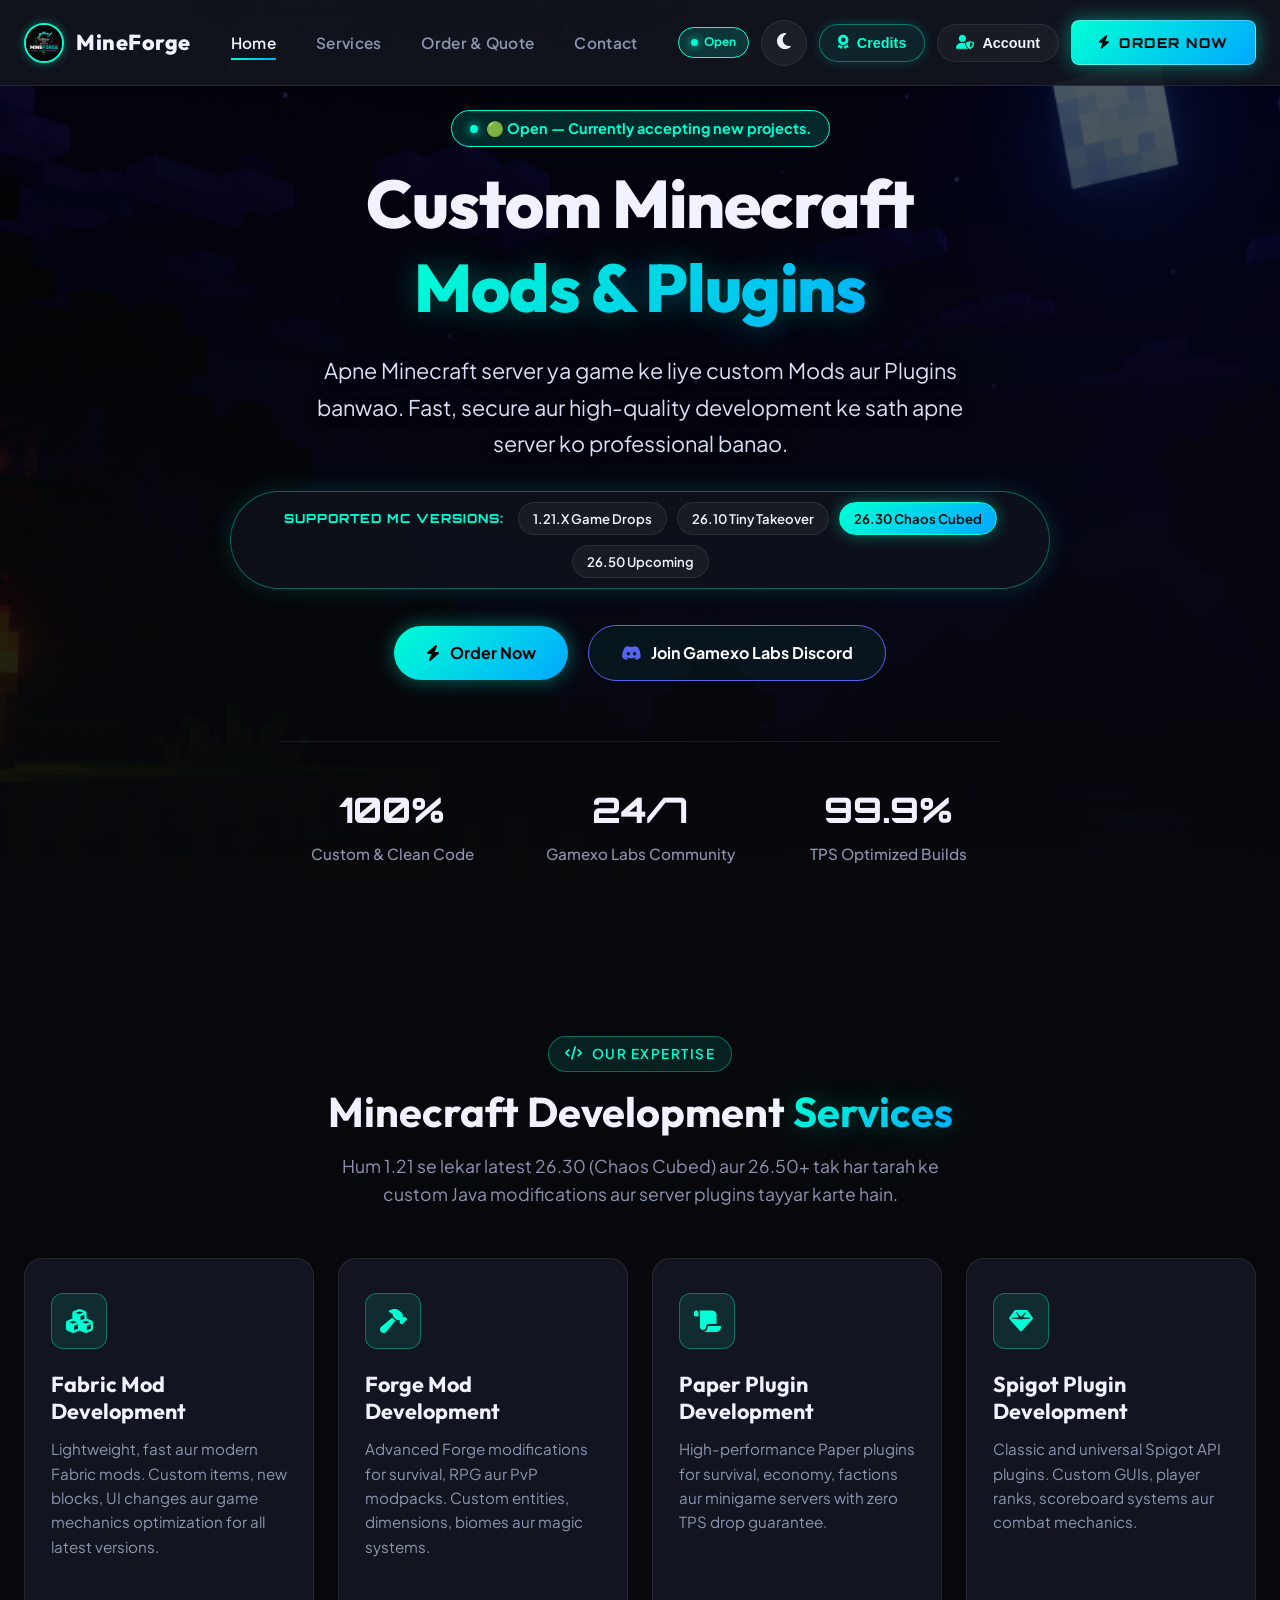
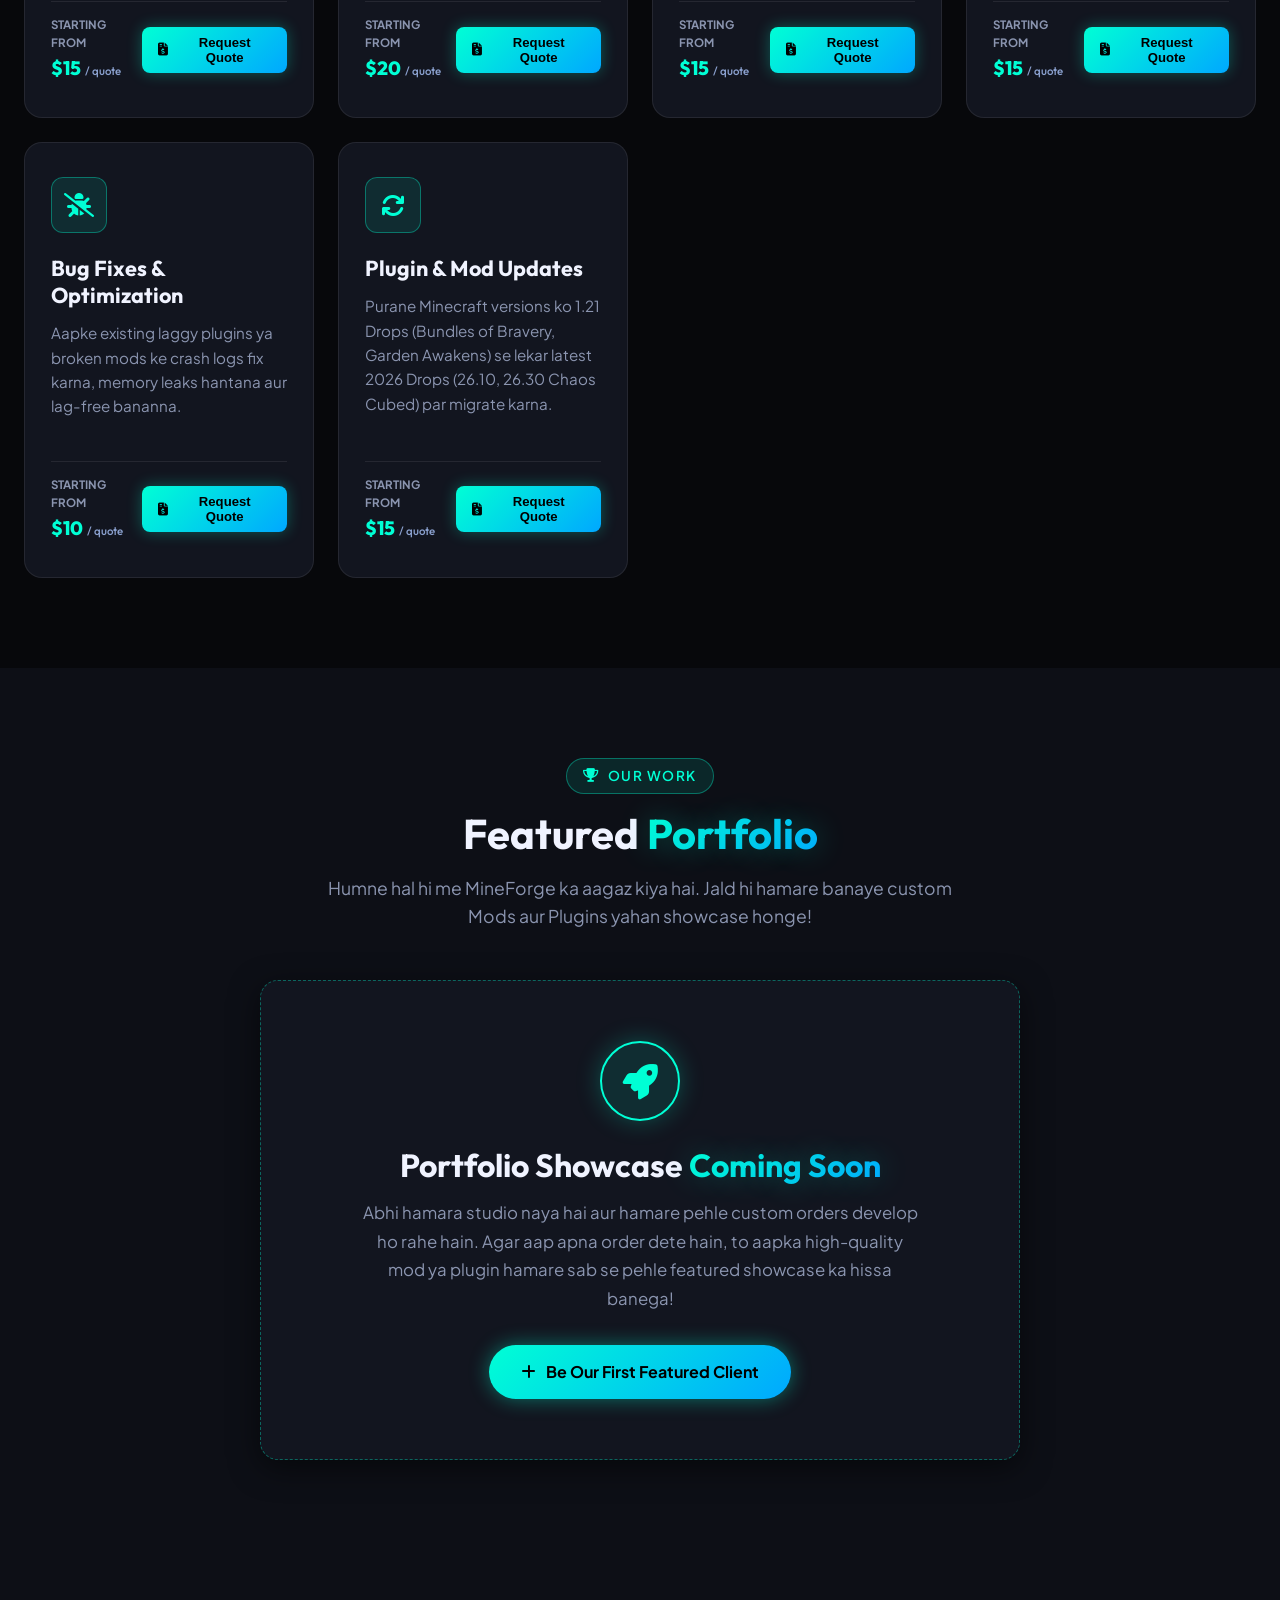
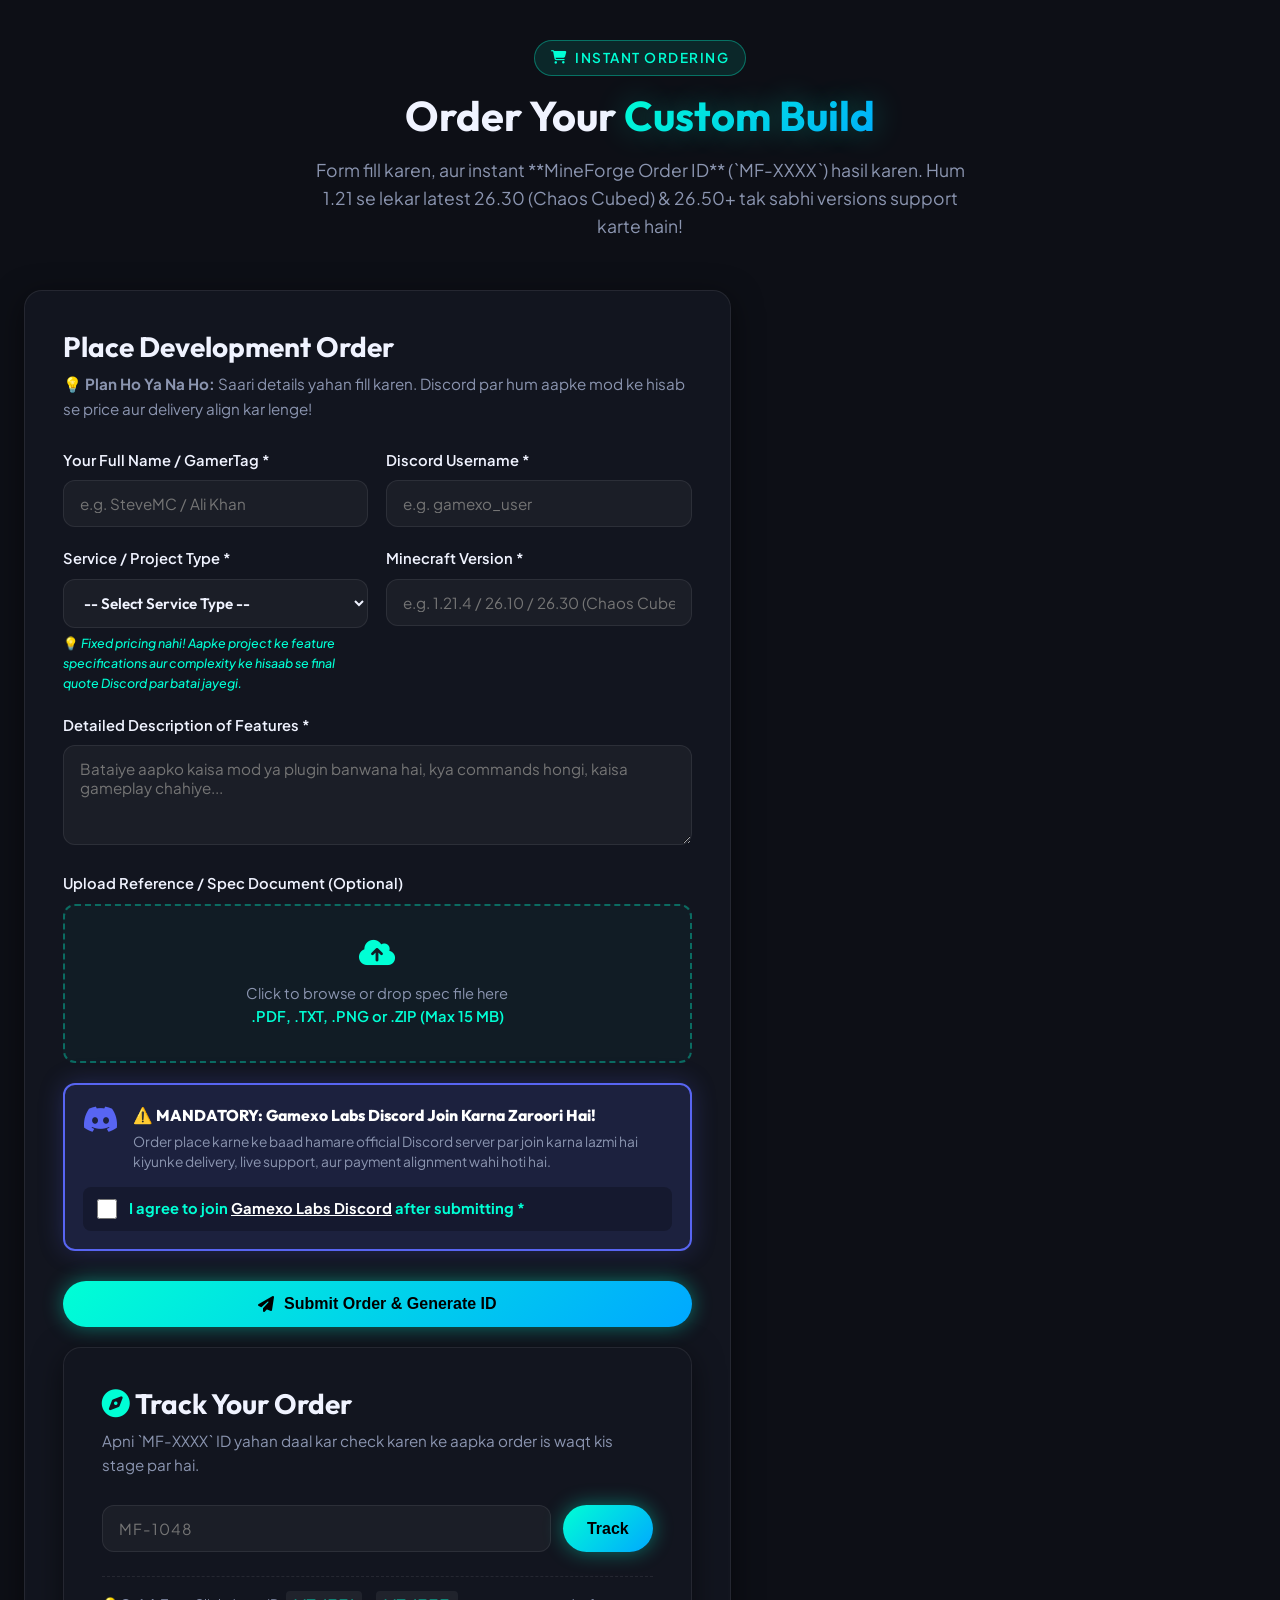
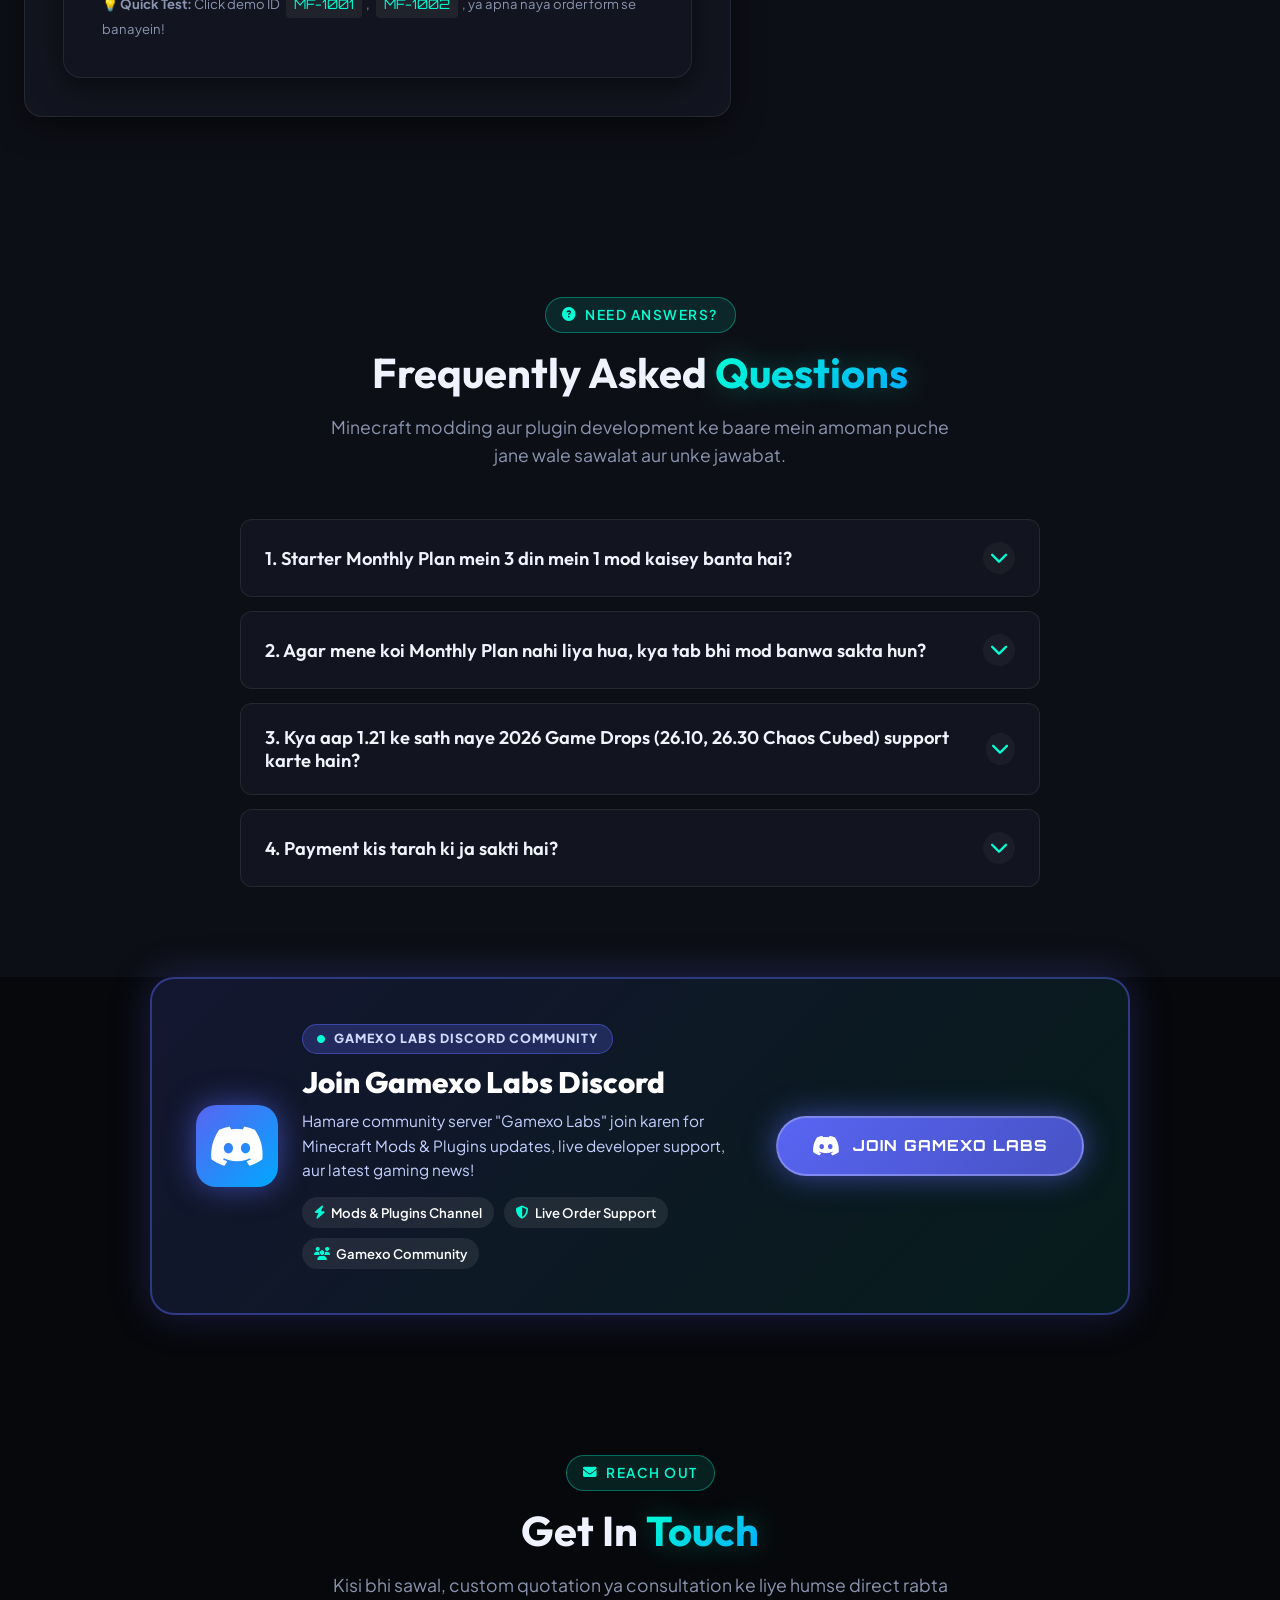
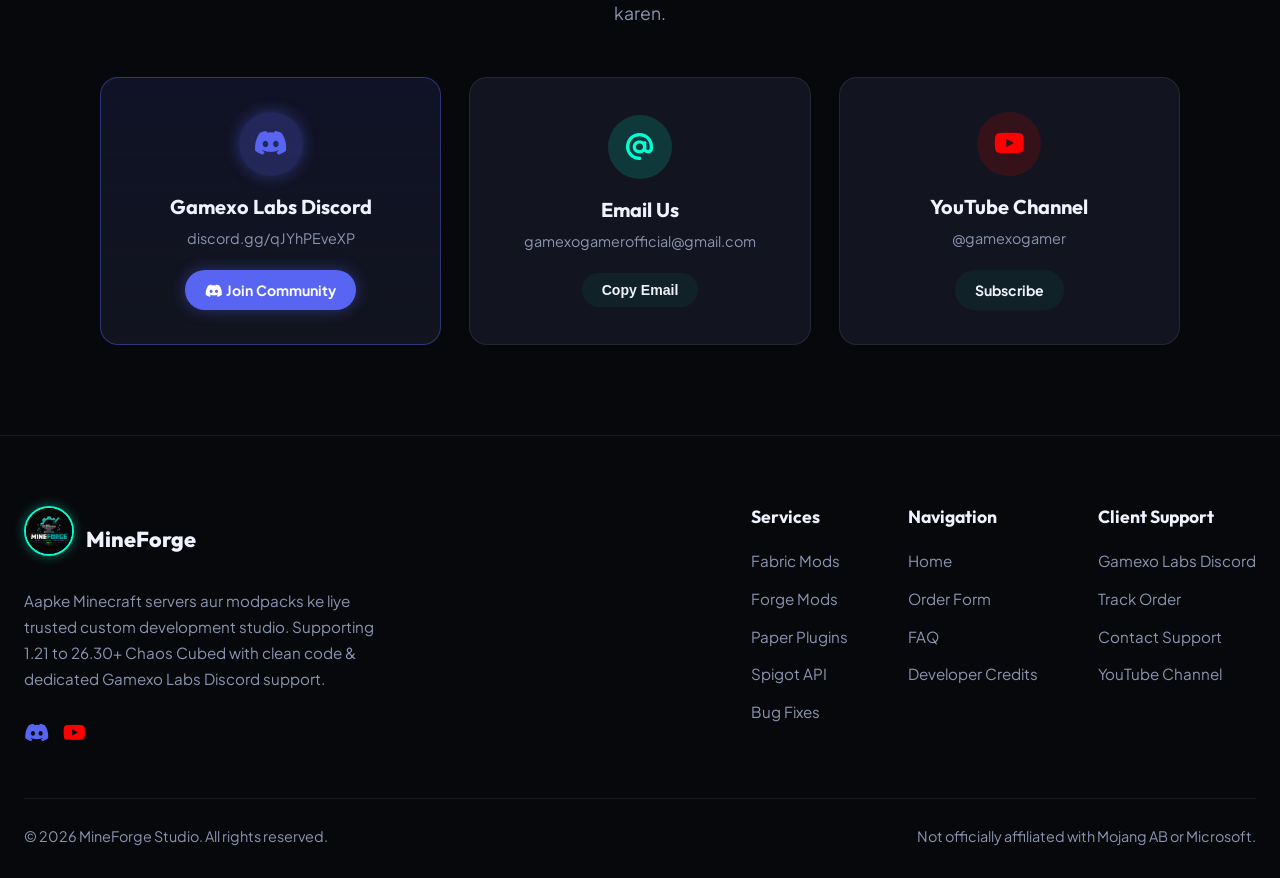
==== commit a573b405: "feat: master admin portal at /admin with secure password, compact account modal, shorten select drop" ====
--- a/index.html
+++ b/index.html
@@ -190,7 +190,7 @@
               <div style="font-size: 0.72rem; color: var(--text-muted); text-transform: uppercase; font-weight: 700;">Starting From</div>
               <div style="font-size: 1.2rem; font-weight: 800; color: #00ffd5; font-family: 'Outfit', sans-serif;">$15 <span style="font-size: 0.72rem; color: #8ba1cf; font-weight: 500;">/ quote</span></div>
             </div>
-            <button class="btn btn-sm btn-primary" onclick="requestCustomQuote('Fabric Mod Development (Starting From $15)')" style="padding: 8px 16px; font-size: 0.82rem; font-weight: 700; border-radius: var(--radius-sm); box-shadow: 0 0 15px rgba(0, 255, 213, 0.3);">
+            <button class="btn btn-sm btn-primary" onclick="requestCustomQuote('Fabric Mod ($15+ Quote)')" style="padding: 8px 16px; font-size: 0.82rem; font-weight: 700; border-radius: var(--radius-sm); box-shadow: 0 0 15px rgba(0, 255, 213, 0.3);">
               <i class="fa-solid fa-file-invoice-dollar"></i> Request Quote
             </button>
           </div>
@@ -210,7 +210,7 @@
               <div style="font-size: 0.72rem; color: var(--text-muted); text-transform: uppercase; font-weight: 700;">Starting From</div>
               <div style="font-size: 1.2rem; font-weight: 800; color: #00ffd5; font-family: 'Outfit', sans-serif;">$20 <span style="font-size: 0.72rem; color: #8ba1cf; font-weight: 500;">/ quote</span></div>
             </div>
-            <button class="btn btn-sm btn-primary" onclick="requestCustomQuote('Forge Mod Development (Starting From $20)')" style="padding: 8px 16px; font-size: 0.82rem; font-weight: 700; border-radius: var(--radius-sm); box-shadow: 0 0 15px rgba(0, 255, 213, 0.3);">
+            <button class="btn btn-sm btn-primary" onclick="requestCustomQuote('Forge Mod ($20+ Quote)')" style="padding: 8px 16px; font-size: 0.82rem; font-weight: 700; border-radius: var(--radius-sm); box-shadow: 0 0 15px rgba(0, 255, 213, 0.3);">
               <i class="fa-solid fa-file-invoice-dollar"></i> Request Quote
             </button>
           </div>
@@ -230,7 +230,7 @@
               <div style="font-size: 0.72rem; color: var(--text-muted); text-transform: uppercase; font-weight: 700;">Starting From</div>
               <div style="font-size: 1.2rem; font-weight: 800; color: #00ffd5; font-family: 'Outfit', sans-serif;">$15 <span style="font-size: 0.72rem; color: #8ba1cf; font-weight: 500;">/ quote</span></div>
             </div>
-            <button class="btn btn-sm btn-primary" onclick="requestCustomQuote('Paper Plugin Development (Starting From $15)')" style="padding: 8px 16px; font-size: 0.82rem; font-weight: 700; border-radius: var(--radius-sm); box-shadow: 0 0 15px rgba(0, 255, 213, 0.3);">
+            <button class="btn btn-sm btn-primary" onclick="requestCustomQuote('Paper Plugin ($15+ Quote)')" style="padding: 8px 16px; font-size: 0.82rem; font-weight: 700; border-radius: var(--radius-sm); box-shadow: 0 0 15px rgba(0, 255, 213, 0.3);">
               <i class="fa-solid fa-file-invoice-dollar"></i> Request Quote
             </button>
           </div>
@@ -250,7 +250,7 @@
               <div style="font-size: 0.72rem; color: var(--text-muted); text-transform: uppercase; font-weight: 700;">Starting From</div>
               <div style="font-size: 1.2rem; font-weight: 800; color: #00ffd5; font-family: 'Outfit', sans-serif;">$15 <span style="font-size: 0.72rem; color: #8ba1cf; font-weight: 500;">/ quote</span></div>
             </div>
-            <button class="btn btn-sm btn-primary" onclick="requestCustomQuote('Spigot Plugin Development (Starting From $15)')" style="padding: 8px 16px; font-size: 0.82rem; font-weight: 700; border-radius: var(--radius-sm); box-shadow: 0 0 15px rgba(0, 255, 213, 0.3);">
+            <button class="btn btn-sm btn-primary" onclick="requestCustomQuote('Spigot Plugin ($15+ Quote)')" style="padding: 8px 16px; font-size: 0.82rem; font-weight: 700; border-radius: var(--radius-sm); box-shadow: 0 0 15px rgba(0, 255, 213, 0.3);">
               <i class="fa-solid fa-file-invoice-dollar"></i> Request Quote
             </button>
           </div>
@@ -270,7 +270,7 @@
               <div style="font-size: 0.72rem; color: var(--text-muted); text-transform: uppercase; font-weight: 700;">Starting From</div>
               <div style="font-size: 1.2rem; font-weight: 800; color: #00ffd5; font-family: 'Outfit', sans-serif;">$10 <span style="font-size: 0.72rem; color: #8ba1cf; font-weight: 500;">/ quote</span></div>
             </div>
-            <button class="btn btn-sm btn-primary" onclick="requestCustomQuote('Bug Fixes & Lag Optimization (Starting From $10)')" style="padding: 8px 16px; font-size: 0.82rem; font-weight: 700; border-radius: var(--radius-sm); box-shadow: 0 0 15px rgba(0, 255, 213, 0.3);">
+            <button class="btn btn-sm btn-primary" onclick="requestCustomQuote('Lag Optimization ($10+ Quote)')" style="padding: 8px 16px; font-size: 0.82rem; font-weight: 700; border-radius: var(--radius-sm); box-shadow: 0 0 15px rgba(0, 255, 213, 0.3);">
               <i class="fa-solid fa-file-invoice-dollar"></i> Request Quote
             </button>
           </div>
@@ -290,7 +290,7 @@
               <div style="font-size: 0.72rem; color: var(--text-muted); text-transform: uppercase; font-weight: 700;">Starting From</div>
               <div style="font-size: 1.2rem; font-weight: 800; color: #00ffd5; font-family: 'Outfit', sans-serif;">$15 <span style="font-size: 0.72rem; color: #8ba1cf; font-weight: 500;">/ quote</span></div>
             </div>
-            <button class="btn btn-sm btn-primary" onclick="requestCustomQuote('Plugin & Mod Version Migration (Starting From $15)')" style="padding: 8px 16px; font-size: 0.82rem; font-weight: 700; border-radius: var(--radius-sm); box-shadow: 0 0 15px rgba(0, 255, 213, 0.3);">
+            <button class="btn btn-sm btn-primary" onclick="requestCustomQuote('Version Migration ($15+ Quote)')" style="padding: 8px 16px; font-size: 0.82rem; font-weight: 700; border-radius: var(--radius-sm); box-shadow: 0 0 15px rgba(0, 255, 213, 0.3);">
               <i class="fa-solid fa-file-invoice-dollar"></i> Request Quote
             </button>
           </div>
@@ -373,14 +373,14 @@
                 <label class="form-label" for="build-type">Service / Project Type *</label>
                 <select id="build-type" class="form-select" required style="font-family: 'Outfit', sans-serif; font-weight: 600;">
                   <option value="" disabled selected>-- Select Service Type --</option>
-                  <option value="Fabric Mod Development (Starting From $15)">Fabric Mod Development (Starting From $15)</option>
-                  <option value="Forge Mod Development (Starting From $20)">Forge Mod Development (Starting From $20)</option>
-                  <option value="Paper Plugin Development (Starting From $15)">Paper Plugin Development (Starting From $15)</option>
-                  <option value="Spigot Plugin Development (Starting From $15)">Spigot Plugin Development (Starting From $15)</option>
-                  <option value="Bug Fixes & Lag Optimization (Starting From $10)">Bug Fixes & Lag Optimization (Starting From $10)</option>
-                  <option value="Plugin & Mod Version Migration (Starting From $15)">Plugin & Mod Version Migration (Starting From $15)</option>
-                  <option value="Custom GUI, Menus & Textures (Custom Quote)">Custom GUI, Menus & Textures (Custom Quote)</option>
-                  <option value="Other Custom Development (Custom Quote)">Other Custom Development (Custom Quote)</option>
+                  <option value="Fabric Mod ($15+ Quote)">Fabric Mod ($15+ Quote)</option>
+                  <option value="Forge Mod ($20+ Quote)">Forge Mod ($20+ Quote)</option>
+                  <option value="Paper Plugin ($15+ Quote)">Paper Plugin ($15+ Quote)</option>
+                  <option value="Spigot Plugin ($15+ Quote)">Spigot Plugin ($15+ Quote)</option>
+                  <option value="Lag Optimization ($10+ Quote)">Lag Optimization ($10+ Quote)</option>
+                  <option value="Version Migration ($15+ Quote)">Version Migration ($15+ Quote)</option>
+                  <option value="Custom GUIs & Textures (Quote)">Custom GUIs & Textures (Quote)</option>
+                  <option value="Other Custom Project (Quote)">Other Custom Project (Quote)</option>
                 </select>
                 <div style="font-size: 0.78rem; color: #00ffd5; margin-top: 6px; font-weight: 500;">
                   💡 <em>Fixed pricing nahi! Aapke project ke feature specifications aur complexity ke hisaab se final quote Discord par batai jayegi.</em>
@@ -828,25 +828,6 @@
           <!-- Populated dynamically via script.js -->
         </div>
 
-        <!-- Admin Panel: Studio Availability Badge Control (Visible to Admin/Gamexo) -->
-        <div id="admin-availability-panel" style="display: none; background: rgba(0, 255, 213, 0.08); border: 1.5px solid #00ffd5; border-radius: var(--radius-md); padding: 14px; margin-bottom: 20px; box-shadow: 0 0 20px rgba(0,255,213,0.15);">
-          <div style="font-size: 0.88rem; font-weight: 700; color: #00ffd5; margin-bottom: 8px; display: flex; align-items: center; justify-content: space-between;">
-            <span><i class="fa-solid fa-user-shield"></i> ADMIN PANEL: Studio Availability</span>
-            <span style="font-size: 0.72rem; background: rgba(0,255,213,0.2); padding: 2px 8px; border-radius: 99px;">GAMEXO LABS</span>
-          </div>
-          <p style="font-size: 0.78rem; color: #b4c6e7; margin-bottom: 10px;">Select badge status to display live on navbar and hero section:</p>
-          <div style="display: grid; grid-template-columns: 1fr 1fr 1fr; gap: 8px;">
-            <button class="btn btn-sm" style="background: rgba(0,255,213,0.2); color: #00ffd5; border: 1px solid #00ffd5; font-size: 0.75rem; padding: 8px 4px; font-weight: 700;" onclick="setAvailabilityBadge('open')">
-              🟢 Open
-            </button>
-            <button class="btn btn-sm" style="background: rgba(255,183,3,0.2); color: #ffb703; border: 1px solid #ffb703; font-size: 0.75rem; padding: 8px 4px; font-weight: 700;" onclick="setAvailabilityBadge('limited')">
-              🟡 Limited
-            </button>
-            <button class="btn btn-sm" style="background: rgba(255,77,77,0.2); color: #ff4d4d; border: 1px solid #ff4d4d; font-size: 0.75rem; padding: 8px 4px; font-weight: 700;" onclick="setAvailabilityBadge('closed')">
-              🔴 Closed
-            </button>
-          </div>
-        </div>
 
         <!-- Quick Support Banner inside Dashboard -->
         <div style="background: linear-gradient(135deg, rgba(88,101,242,0.25) 0%, rgba(88,101,242,0.08) 100%); border: 1.5px solid rgba(88,101,242,0.6); border-radius: var(--radius-md); padding: 16px; margin-bottom: 20px; display: flex; align-items: center; justify-content: space-between; flex-wrap: wrap; gap: 12px; box-shadow: 0 4px 15px rgba(88,101,242,0.25);">
--- a/style.css
+++ b/style.css
@@ -743,10 +743,10 @@
 .user-orders-list {
   display: flex;
   flex-direction: column;
-  gap: 12px;
-  max-height: 280px;
+  gap: 10px;
+  max-height: 210px;
   overflow-y: auto;
-  margin-bottom: 24px;
+  margin-bottom: 16px;
 }
 .user-order-item {
   display: flex;
@@ -1780,14 +1780,18 @@
   border-radius: var(--radius-lg);
   max-width: 700px;
   width: 100%;
-  padding: 32px;
+  max-height: 86vh;
+  overflow-y: auto;
+  padding: 28px;
   position: relative;
   box-shadow: 0 0 40px rgba(0, 255, 213, 0.2);
 }
 .account-modal-content {
   max-width: 440px !important;
-  padding: 28px 24px !important;
-  border-radius: 26px !important;
+  padding: 22px 20px !important;
+  border-radius: 22px !important;
+  max-height: 82vh !important;
+  overflow-y: auto !important;
 }
 .modal-close-btn {
   position: absolute;
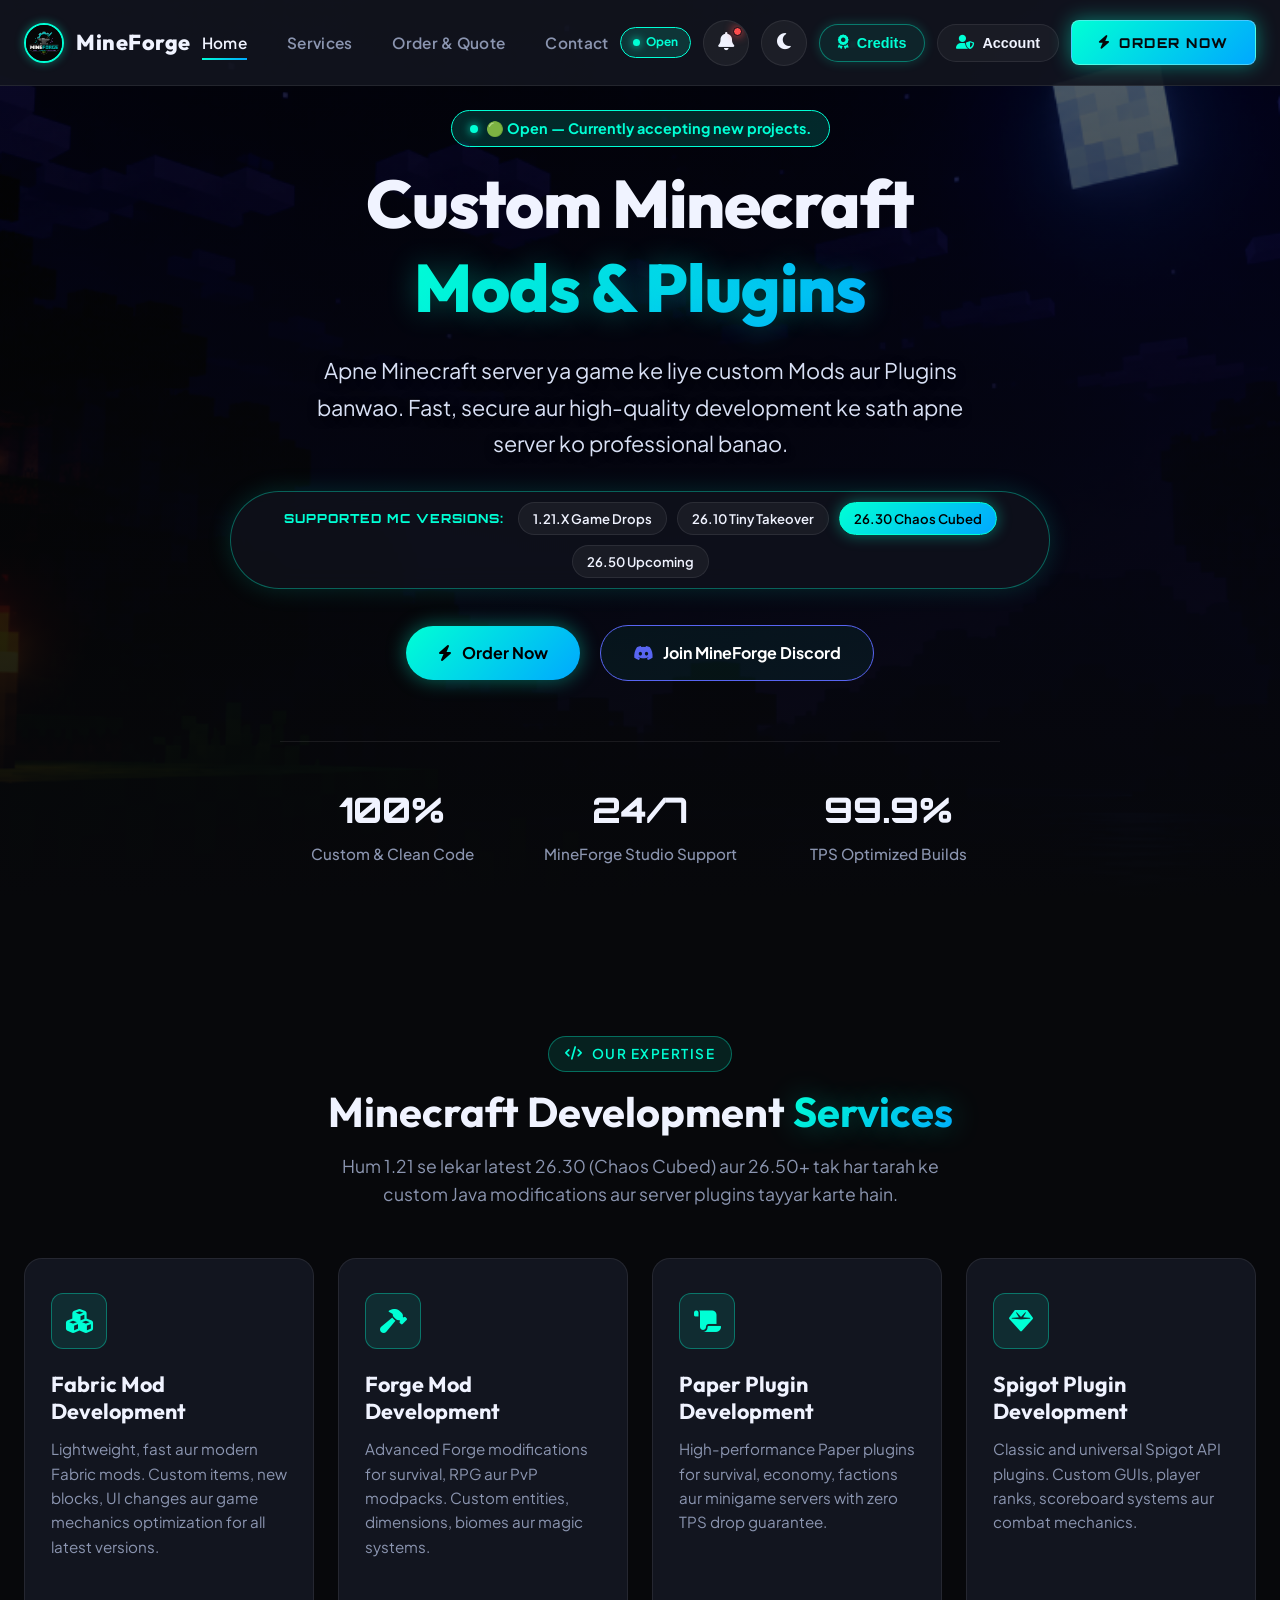
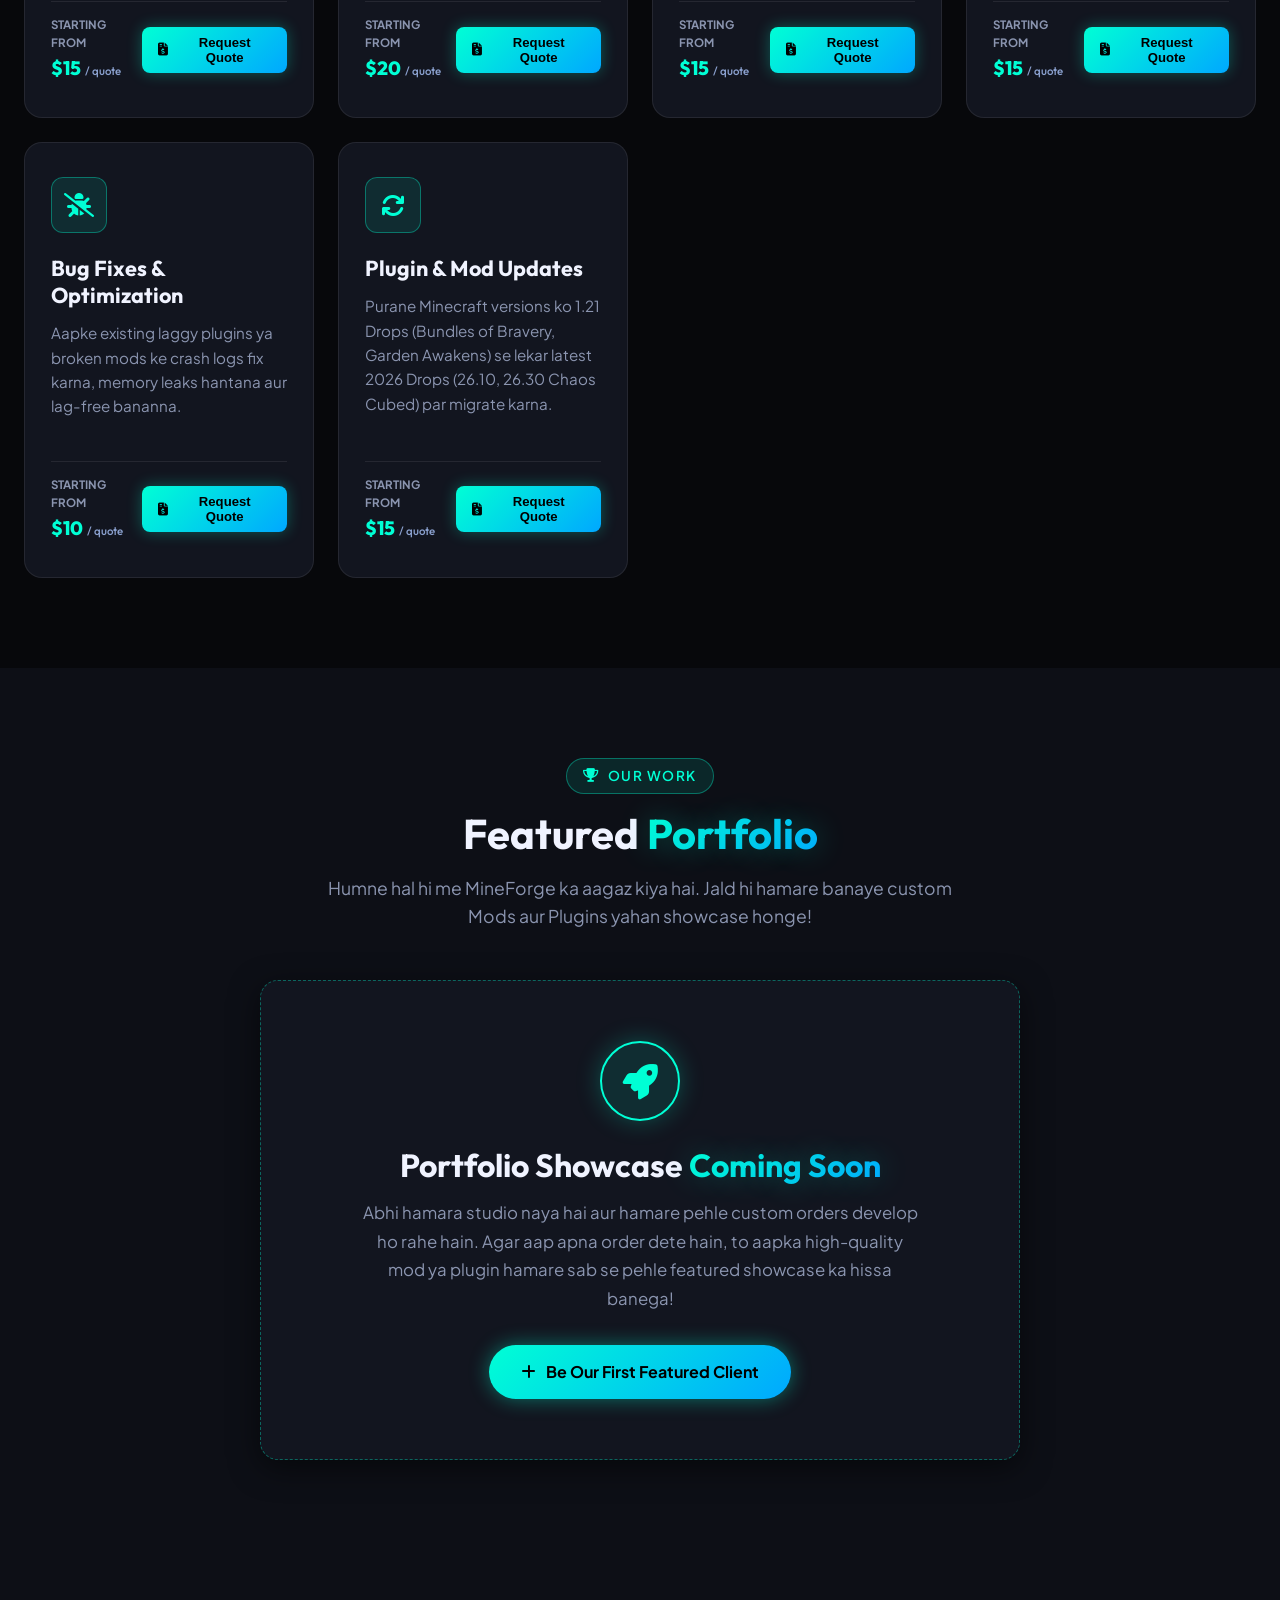
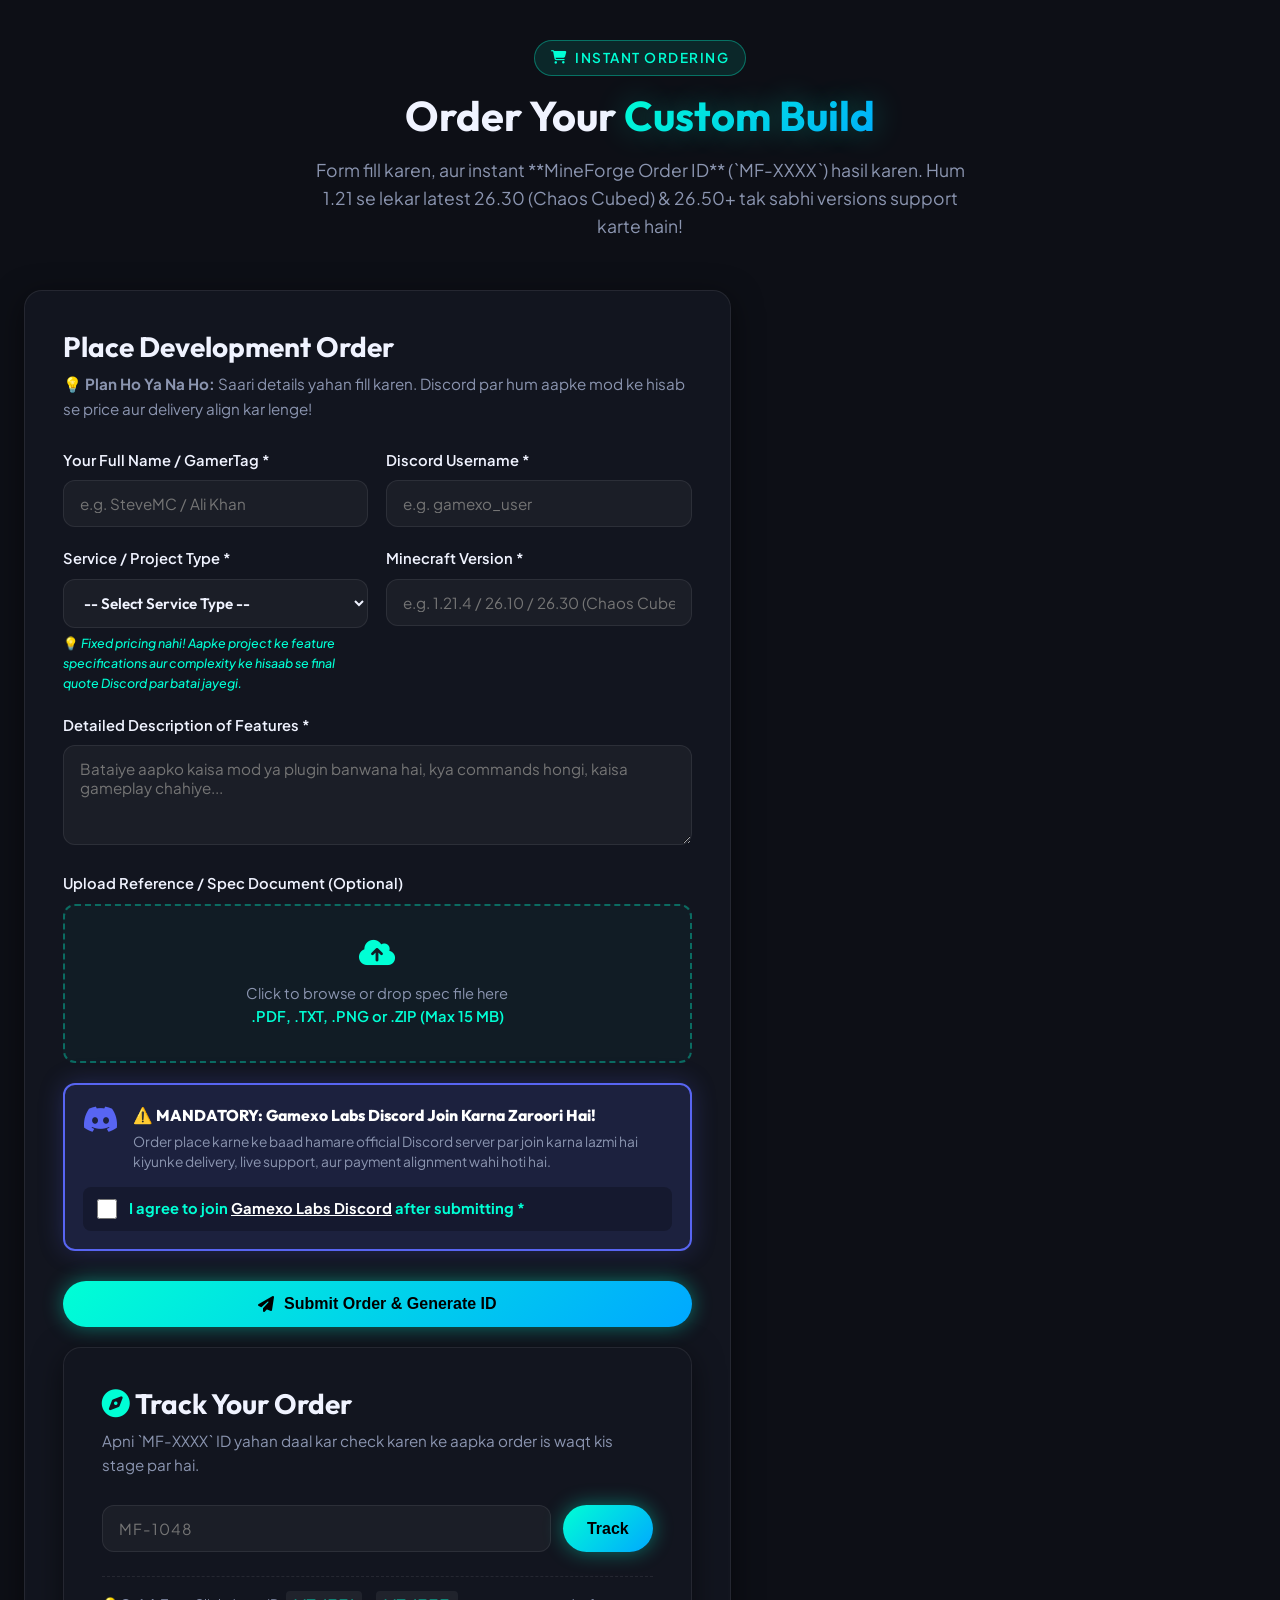
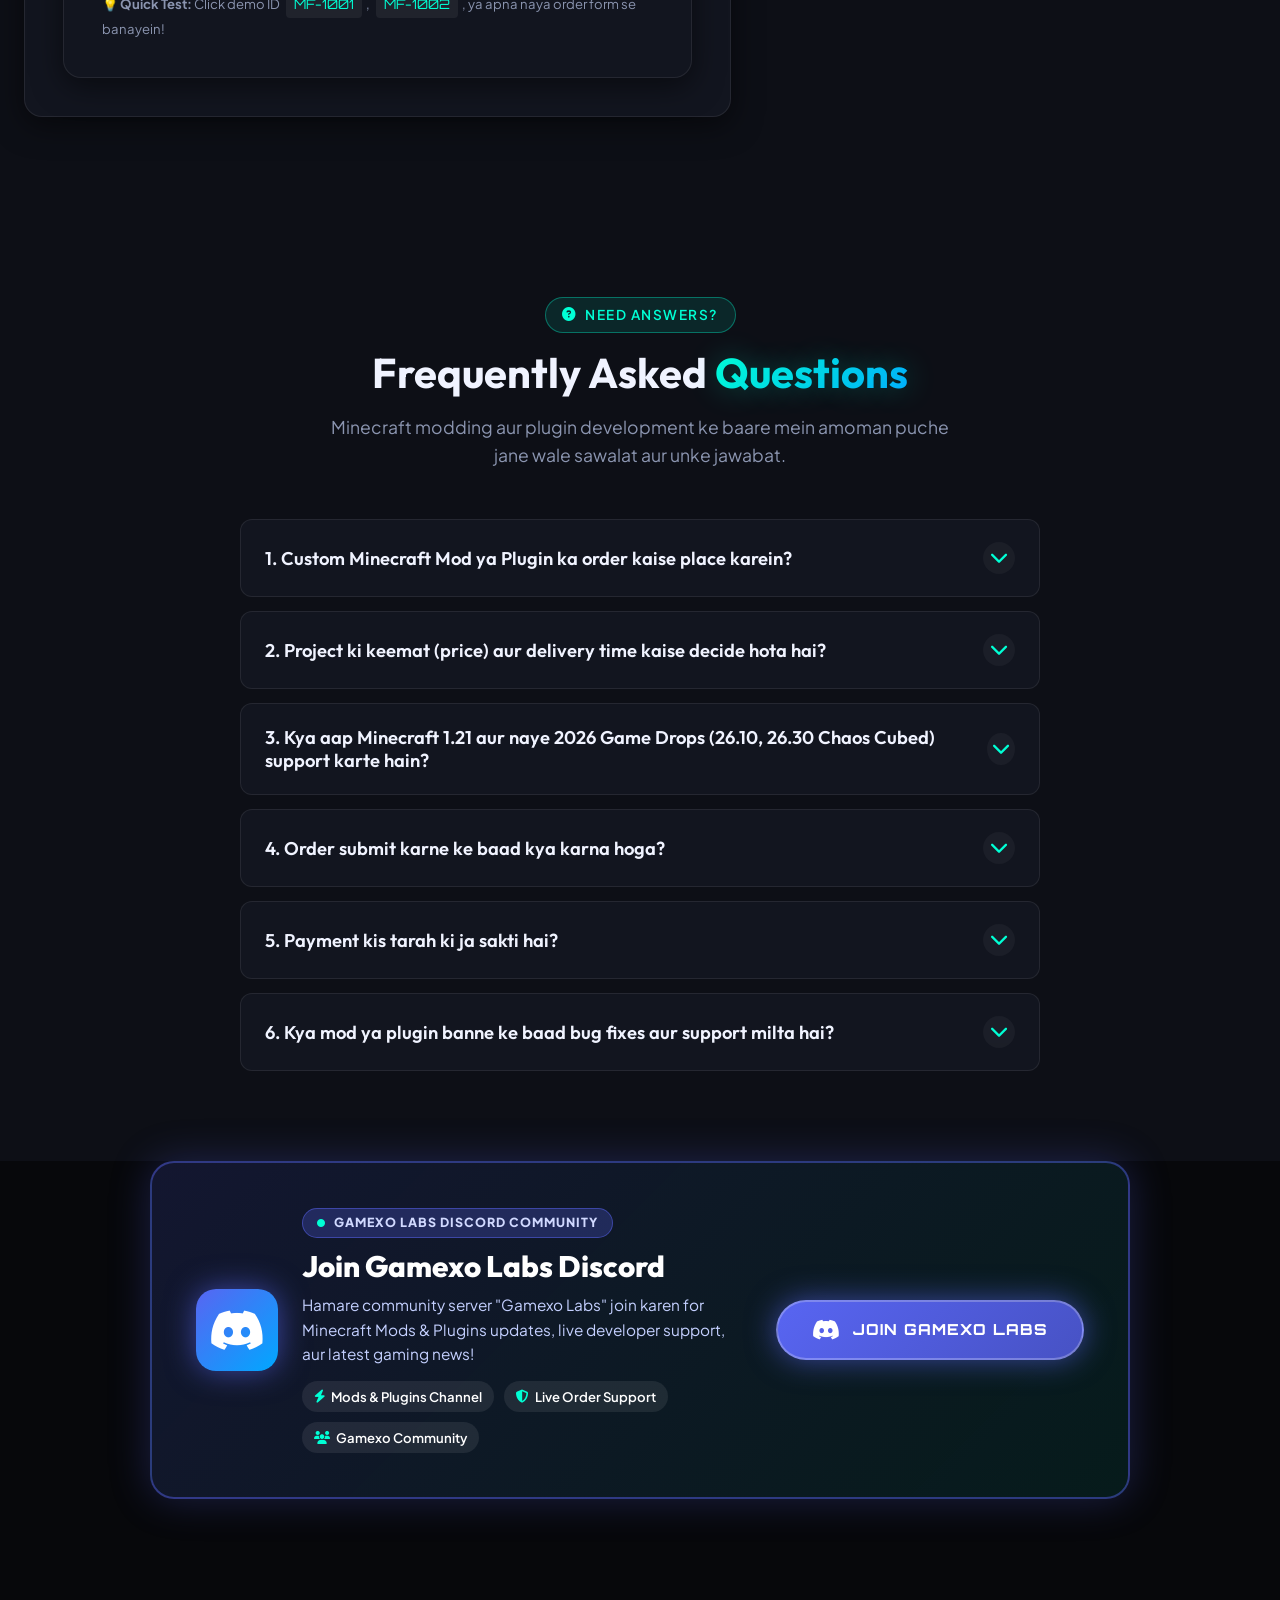
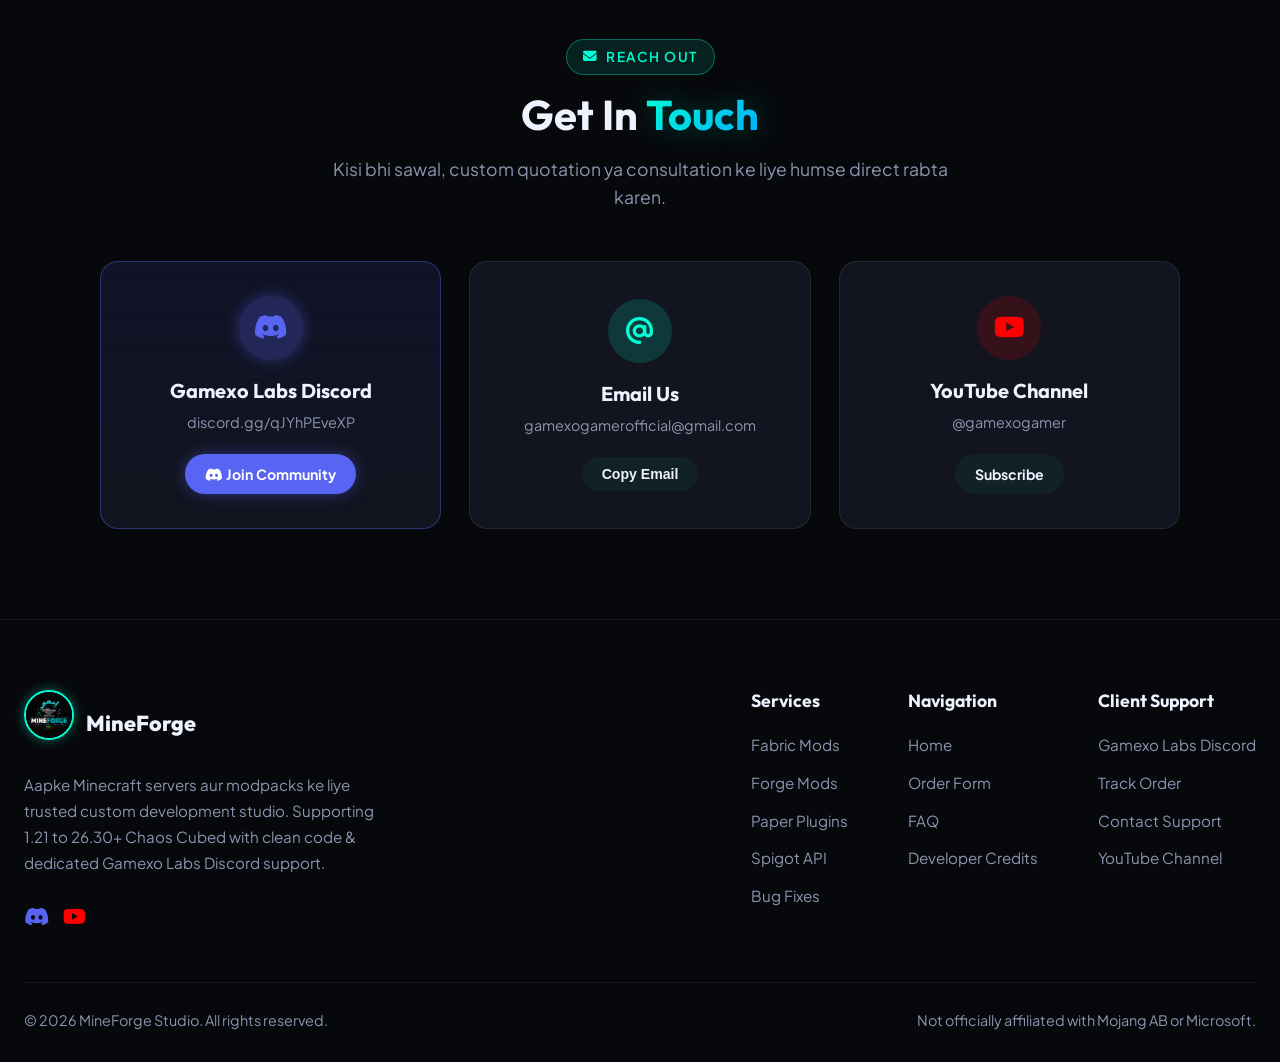
==== commit f3ea1e5d: "feat: add interactive hero mouse follower, notification bell modal, admin announcement delete button" ====
--- a/index.html
+++ b/index.html
@@ -28,9 +28,6 @@
     <div class="loader-text">MINEFORGE STUDIO</div>
   </div>
 
-  <!-- =========================================================================
-       HEADER & NAVIGATION BAR (CLEAN, NO CLUTTER, GOL LOGO)
-       ========================================================================= -->
   <header id="header" class="header">
     <div class="container nav-container">
       
@@ -58,6 +55,12 @@
           <span id="nav-avail-text">Open</span>
         </span>
 
+        <!-- Notification Bell Icon (With Dynamic Red Dot Badge) -->
+        <button id="btn-notifications-bell" class="theme-toggle-btn" onclick="openNotificationsModal()" title="Studio Announcements & Updates" style="position: relative;">
+          <i class="fa-solid fa-bell"></i>
+          <span id="bell-red-dot" style="display: none; position: absolute; top: 6px; right: 6px; width: 9px; height: 9px; background: #ff4d4d; border-radius: 50%; box-shadow: 0 0 10px #ff4d4d; border: 1.5px solid #060913;"></span>
+        </button>
+
         <!-- Theme Toggle Button with Clean, Subtle Animation -->
         <button id="theme-toggle" class="theme-toggle-btn" aria-label="Toggle Theme" title="Toggle Theme (Light / Dark)">
           <i class="fa-solid fa-moon"></i>
@@ -100,8 +103,25 @@
     <div class="hero-bg" style="background-image: url('assets/images/home_bg.png');"></div>
     <div class="hero-overlay"></div>
 
+    <!-- Interactive Minecraft Diamond Sword / Glowing Forge Pet Cursor Follower (ONLY IN HERO SECTION) -->
+    <div id="mc-hero-cursor-follower" style="position: absolute; top: 0; left: 0; pointer-events: none; z-index: 20; opacity: 0; transition: opacity 0.3s ease, transform 0.12s ease-out; display: flex; align-items: center; gap: 8px; background: rgba(6, 9, 19, 0.85); border: 1.5px solid #00ffd5; padding: 6px 14px; border-radius: 99px; box-shadow: 0 0 25px rgba(0, 255, 213, 0.6); backdrop-filter: blur(8px); transform: translate(-50%, -50%);">
+      <span style="font-size: 1.3rem; filter: drop-shadow(0 0 8px #00ffd5);">⚔️</span>
+      <span style="font-family: 'Outfit', sans-serif; font-size: 0.78rem; font-weight: 700; color: #00ffd5; letter-spacing: 0.5px; white-space: nowrap;">✨ MineForge Pet</span>
+    </div>
+
     <div class="container">
       <div class="hero-content">
+        <!-- Live Website Announcement Banner (Cleanly Integrated Below Navbar with Close Button) -->
+        <div id="live-announcement-banner" style="display: none; background: linear-gradient(90deg, #5865F2 0%, #7c3aed 50%, #00ffd5 100%); color: #ffffff; padding: 10px 20px; border-radius: 99px; font-weight: 700; font-size: 0.88rem; box-shadow: 0 4px 20px rgba(0,0,0,0.3); margin-bottom: 18px; max-width: 750px; margin-left: auto; margin-right: auto; position: relative; align-items: center; justify-content: space-between; gap: 12px; border: 1px solid rgba(255,255,255,0.2);">
+          <div style="display: flex; align-items: center; gap: 10px;">
+            <span style="font-size: 1.1rem;">📢</span>
+            <span id="live-announcement-text">🔥 Welcome to MineForge Studio — 100% Custom Minecraft Mods & Plugins</span>
+          </div>
+          <button onclick="dismissAnnouncement()" style="background: rgba(0,0,0,0.3); border: none; color: #fff; width: 26px; height: 26px; border-radius: 50%; display: inline-flex; align-items: center; justify-content: center; cursor: pointer; font-size: 0.9rem;" title="Close Announcement">
+            <i class="fa-solid fa-xmark"></i>
+          </button>
+        </div>
+
         <!-- Live Availability Badge -->
         <div id="hero-availability-badge" class="hero-badge" style="cursor: pointer; border: 1.5px solid #00ffd5; background: rgba(0, 255, 213, 0.12); color: #00ffd5; margin-bottom: 14px; display: inline-flex; align-items: center; gap: 8px; font-weight: 700; padding: 6px 18px; border-radius: 99px;" onclick="if(window.isAdminGamexo && window.isAdminGamexo()) openModal('account-modal')">
           <span id="hero-avail-dot" class="hero-badge-dot" style="background: #00ffd5; box-shadow: 0 0 10px #00ffd5;"></span>
@@ -135,7 +155,7 @@
           </a>
           <a href="https://discord.gg/qJYhPEveXP" target="_blank" rel="noopener noreferrer" class="btn btn-outline" style="border-color: #5865F2; color: #fff;">
             <i class="fa-brands fa-discord" style="color: #5865F2;"></i>
-            <span>Join Gamexo Labs Discord</span>
+            <span>Join MineForge Discord</span>
           </a>
         </div>
 
@@ -147,7 +167,7 @@
           </div>
           <div class="stat-box">
             <div class="stat-number">24/7</div>
-            <div class="stat-label">Gamexo Labs Community</div>
+            <div class="stat-label">MineForge Studio Support</div>
           </div>
           <div class="stat-box">
             <div class="stat-number">99.9%</div>
@@ -502,12 +522,12 @@
         <!-- FAQ 1 -->
         <div class="faq-item">
           <button class="faq-question">
-            <span>1. Starter Monthly Plan mein 3 din mein 1 mod kaisey banta hai?</span>
+            <span>1. Custom Minecraft Mod ya Plugin ka order kaise place karein?</span>
             <span class="faq-icon"><i class="fa-solid fa-chevron-down"></i></span>
           </button>
           <div class="faq-answer">
             <p class="faq-answer-text">
-              Starter Plan ($10/mo) lene ke baad aap har 3 din baad naya single-feature mod ya utility plugin banwa sakte hain. Jab pehla mod deliver ho jaye, to 3 din baad aap dubara naya order submit kar sakte hain!
+              Aap hamare "Order &amp; Quote" form me apni service type, Minecraft version aur project specifications submit kar sakte hain. Submitting ke baad hum aapke project ka review karenge aur custom quotation wa delivery time provide karenge.
             </p>
           </div>
         </div>
@@ -515,12 +535,12 @@
         <!-- FAQ 2 -->
         <div class="faq-item">
           <button class="faq-question">
-            <span>2. Agar mene koi Monthly Plan nahi liya hua, kya tab bhi mod banwa sakta hun?</span>
+            <span>2. Project ki keemat (price) aur delivery time kaise decide hota hai?</span>
             <span class="faq-icon"><i class="fa-solid fa-chevron-down"></i></span>
           </button>
           <div class="faq-answer">
             <p class="faq-answer-text">
-              Ji bilkul! Agar aapne koi plan nahi liya tab bhi aap Order Form se direct order de sakte hain. Form submit karne ke baad jab aap Gamexo Labs Discord par humse contact karenge, to hum aapke features ke hisab se price aur time align kar lenge.
+              Har mod ya plugin ki complexity aur features ke hisab se custom price decide ki jaati hai. Koi fixed plans ya forced packages nahi hain — aapko sirf apne project ke mutabiq fair quote milta hai. Basic plugins 1-3 din aur advanced mods me requirements ke mutabiq time lagta hai.
             </p>
           </div>
         </div>
@@ -528,12 +548,12 @@
         <!-- FAQ 3 -->
         <div class="faq-item">
           <button class="faq-question">
-            <span>3. Kya aap 1.21 ke sath naye 2026 Game Drops (26.10, 26.30 Chaos Cubed) support karte hain?</span>
+            <span>3. Kya aap Minecraft 1.21 aur naye 2026 Game Drops (26.10, 26.30 Chaos Cubed) support karte hain?</span>
             <span class="faq-icon"><i class="fa-solid fa-chevron-down"></i></span>
           </button>
           <div class="faq-answer">
             <p class="faq-answer-text">
-              Bilkul! Hum 1.21.X (Bundles of Bravery, Garden Awakens, Spring to Life, Chase the Skies, The Copper Age, Mounts of Mayhem) se lekar naye saal ke numbering system — 26.10 (Tiny Takeover), 26.30 (Chaos Cubed) aur 26.50+ tak sabhi versions par mods aur plugins tayyar karte hain.
+              Ji haan! Hum 1.21.X se lekar naye saal ke numbering system — 26.10 (Tiny Takeover), 26.30 (Chaos Cubed) aur 26.50+ tak sabhi versions aur platforms (Fabric, Forge, Paper, Purpur, Spigot) par fully optimized mods aur plugins tayyar karte hain.
             </p>
           </div>
         </div>
@@ -541,12 +561,38 @@
         <!-- FAQ 4 -->
         <div class="faq-item">
           <button class="faq-question">
-            <span>4. Payment kis tarah ki ja sakti hai?</span>
+            <span>4. Order submit karne ke baad kya karna hoga?</span>
             <span class="faq-icon"><i class="fa-solid fa-chevron-down"></i></span>
           </button>
           <div class="faq-answer">
             <p class="faq-answer-text">
-              Hum Discord par order confirm karne ke baad PayPal, Crypto (USDT), Bank Transfer aur regional payment methods ke zariye secure transaction accept karte hain.
+              Order submit karne ke baad aapko apni unique Order ID milegi. Hamare official Discord server par join karke Order ID share karein taake hum aapke sath custom quote aur development progress live share kar saken.
+            </p>
+          </div>
+        </div>
+
+        <!-- FAQ 5 -->
+        <div class="faq-item">
+          <button class="faq-question">
+            <span>5. Payment kis tarah ki ja sakti hai?</span>
+            <span class="faq-icon"><i class="fa-solid fa-chevron-down"></i></span>
+          </button>
+          <div class="faq-answer">
+            <p class="faq-answer-text">
+              Hum PayPal, Stripe, Crypto (USDT), Bank Transfer aur regional payment methods ke zariye secure transactions accept karte hain. Quote confirm hone ke baad payment details share ki jaati hain.
+            </p>
+          </div>
+        </div>
+
+        <!-- FAQ 6 -->
+        <div class="faq-item">
+          <button class="faq-question">
+            <span>6. Kya mod ya plugin banne ke baad bug fixes aur support milta hai?</span>
+            <span class="faq-icon"><i class="fa-solid fa-chevron-down"></i></span>
+          </button>
+          <div class="faq-answer">
+            <p class="faq-answer-text">
+              Ji bilkul! Hum har custom project ke sath free technical support aur bug fixes provide karte hain taake aapka Minecraft server hamesha crash-free aur smooth chale.
             </p>
           </div>
         </div>
@@ -920,6 +966,67 @@
     </div>
   </div>
 
+  <!-- =========================================================================
+       MODAL 4: STUDIO ANNOUNCEMENTS & NOTIFICATIONS MODAL (BELL ICON)
+       ========================================================================= -->
+  <div id="notifications-modal" class="modal-overlay">
+    <div class="modal-content account-modal-content" style="max-width: 480px !important;">
+      <button class="modal-close-btn" onclick="closeModal('notifications-modal')" aria-label="Close Notifications Modal"><i class="fa-solid fa-xmark"></i></button>
+
+      <div style="display: flex; align-items: center; gap: 14px; margin-bottom: 22px; border-bottom: 1px solid var(--border-subtle); padding-bottom: 16px;">
+        <div style="width: 44px; height: 44px; border-radius: 12px; background: rgba(0, 255, 213, 0.15); border: 1px solid #00ffd5; color: #00ffd5; display: flex; align-items: center; justify-content: center; font-size: 1.3rem;">
+          <i class="fa-solid fa-bell"></i>
+        </div>
+        <div>
+          <h3 style="font-family: 'Outfit', sans-serif; font-size: 1.3rem; margin: 0; color: #fff;">Studio <span class="highlight">Updates</span></h3>
+          <p style="font-size: 0.82rem; color: var(--text-muted); margin: 2px 0 0 0;">Live announcements &amp; development news</p>
+        </div>
+      </div>
+
+      <div id="notif-modal-list" style="display: flex; flex-direction: column; gap: 14px; max-height: 380px; overflow-y: auto;">
+        <!-- Live Admin Announcement Card (Shown if active) -->
+        <div id="notif-admin-card" style="display: none; padding: 16px; border-radius: 14px; background: linear-gradient(135deg, rgba(88,101,242,0.18) 0%, rgba(124,58,237,0.18) 100%); border: 1.5px solid #a78bfa; box-shadow: 0 0 20px rgba(167,139,250,0.2);">
+          <div style="display: flex; align-items: center; gap: 8px; font-weight: 800; font-size: 0.78rem; color: #a78bfa; text-transform: uppercase; margin-bottom: 6px;">
+            <i class="fa-solid fa-bullhorn"></i> SPECIAL STUDIO NOTICE
+          </div>
+          <div id="notif-admin-text" style="color: #fff; font-size: 0.92rem; font-weight: 600; line-height: 1.4;">
+            Custom Mod Season Open!
+          </div>
+        </div>
+
+        <!-- Studio Update 1 -->
+        <div style="padding: 14px 16px; border-radius: 12px; background: rgba(255, 255, 255, 0.02); border: 1px solid var(--border-subtle);">
+          <div style="display: flex; align-items: center; justify-content: space-between; margin-bottom: 6px;">
+            <span style="font-size: 0.76rem; font-weight: 700; color: #00ffd5; background: rgba(0,255,213,0.1); padding: 3px 8px; border-radius: 6px;">NEW VERSION</span>
+            <span style="font-size: 0.74rem; color: #64748b;">2026</span>
+          </div>
+          <h4 style="color: #fff; font-size: 0.95rem; margin: 0 0 4px 0; font-family: 'Outfit', sans-serif;">Minecraft 26.30 Chaos Cubed Supported!</h4>
+          <p style="font-size: 0.84rem; color: var(--text-muted); line-height: 1.4; margin: 0;">
+            1.21.X to 26.30 Chaos Cubed &amp; 26.50+ are now fully supported across Fabric, Forge, Paper and Spigot.
+          </p>
+        </div>
+
+        <!-- Studio Update 2 -->
+        <div style="padding: 14px 16px; border-radius: 12px; background: rgba(255, 255, 255, 0.02); border: 1px solid var(--border-subtle);">
+          <div style="display: flex; align-items: center; justify-content: space-between; margin-bottom: 6px;">
+            <span style="font-size: 0.76rem; font-weight: 700; color: #ffb703; background: rgba(255,183,3,0.1); padding: 3px 8px; border-radius: 6px;">SYSTEM UPDATE</span>
+            <span style="font-size: 0.74rem; color: #64748b;">Live</span>
+          </div>
+          <h4 style="color: #fff; font-size: 0.95rem; margin: 0 0 4px 0; font-family: 'Outfit', sans-serif;">100% Custom Quotation System</h4>
+          <p style="font-size: 0.84rem; color: var(--text-muted); line-height: 1.4; margin: 0;">
+            No forced packages! Submit your project details and get a custom, fair quotation directly.
+          </p>
+        </div>
+      </div>
+
+      <div style="margin-top: 20px; text-align: center;">
+        <button class="btn btn-primary" style="width: 100%; padding: 12px; font-size: 0.9rem;" onclick="closeModal('notifications-modal'); window.location.hash='#order';">
+          <i class="fa-solid fa-bolt"></i> Request Custom Quote
+        </button>
+      </div>
+    </div>
+  </div>
+
   <!-- Custom JavaScript Logic -->
   <script src="script.js"></script>
 </body>
--- a/style.css
+++ b/style.css
@@ -1788,9 +1788,9 @@
 }
 .account-modal-content {
   max-width: 440px !important;
-  padding: 22px 20px !important;
+  padding: 20px 18px !important;
   border-radius: 22px !important;
-  max-height: 82vh !important;
+  max-height: 92vh !important;
   overflow-y: auto !important;
 }
 .modal-close-btn {
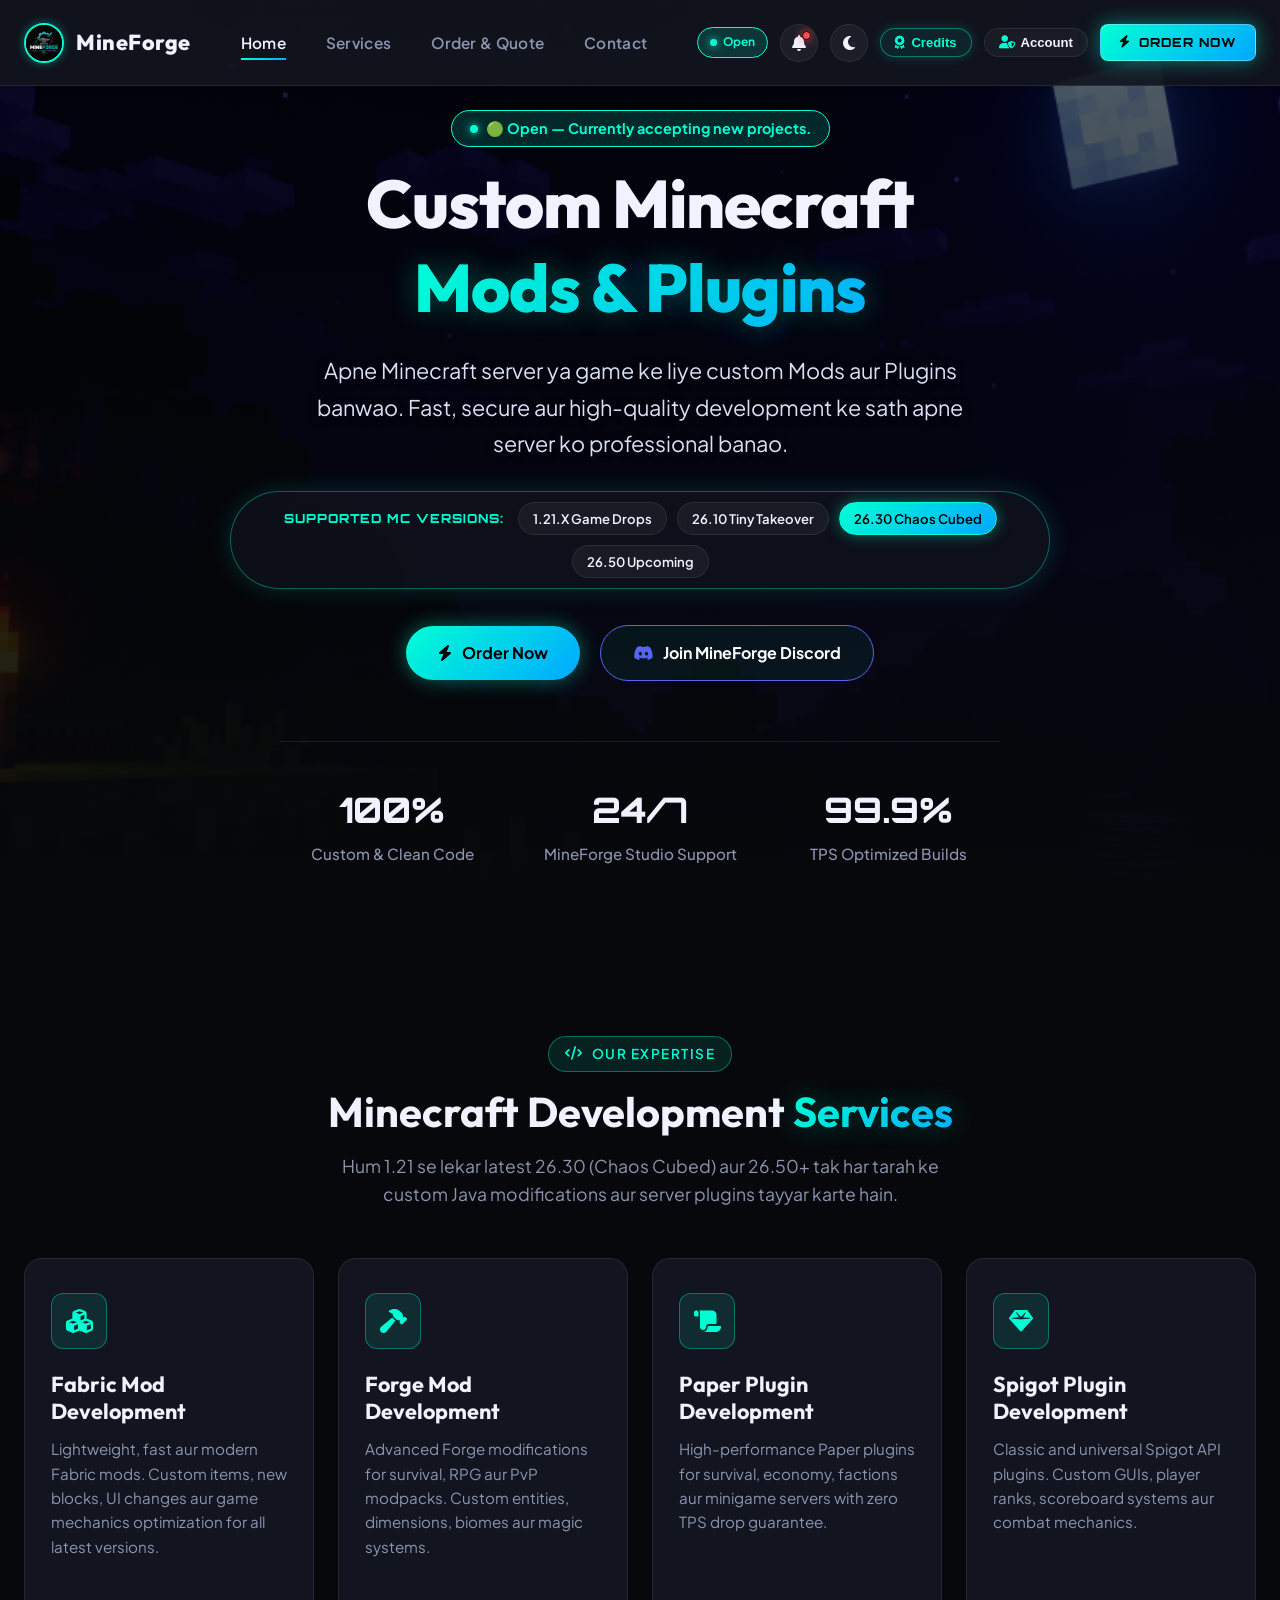
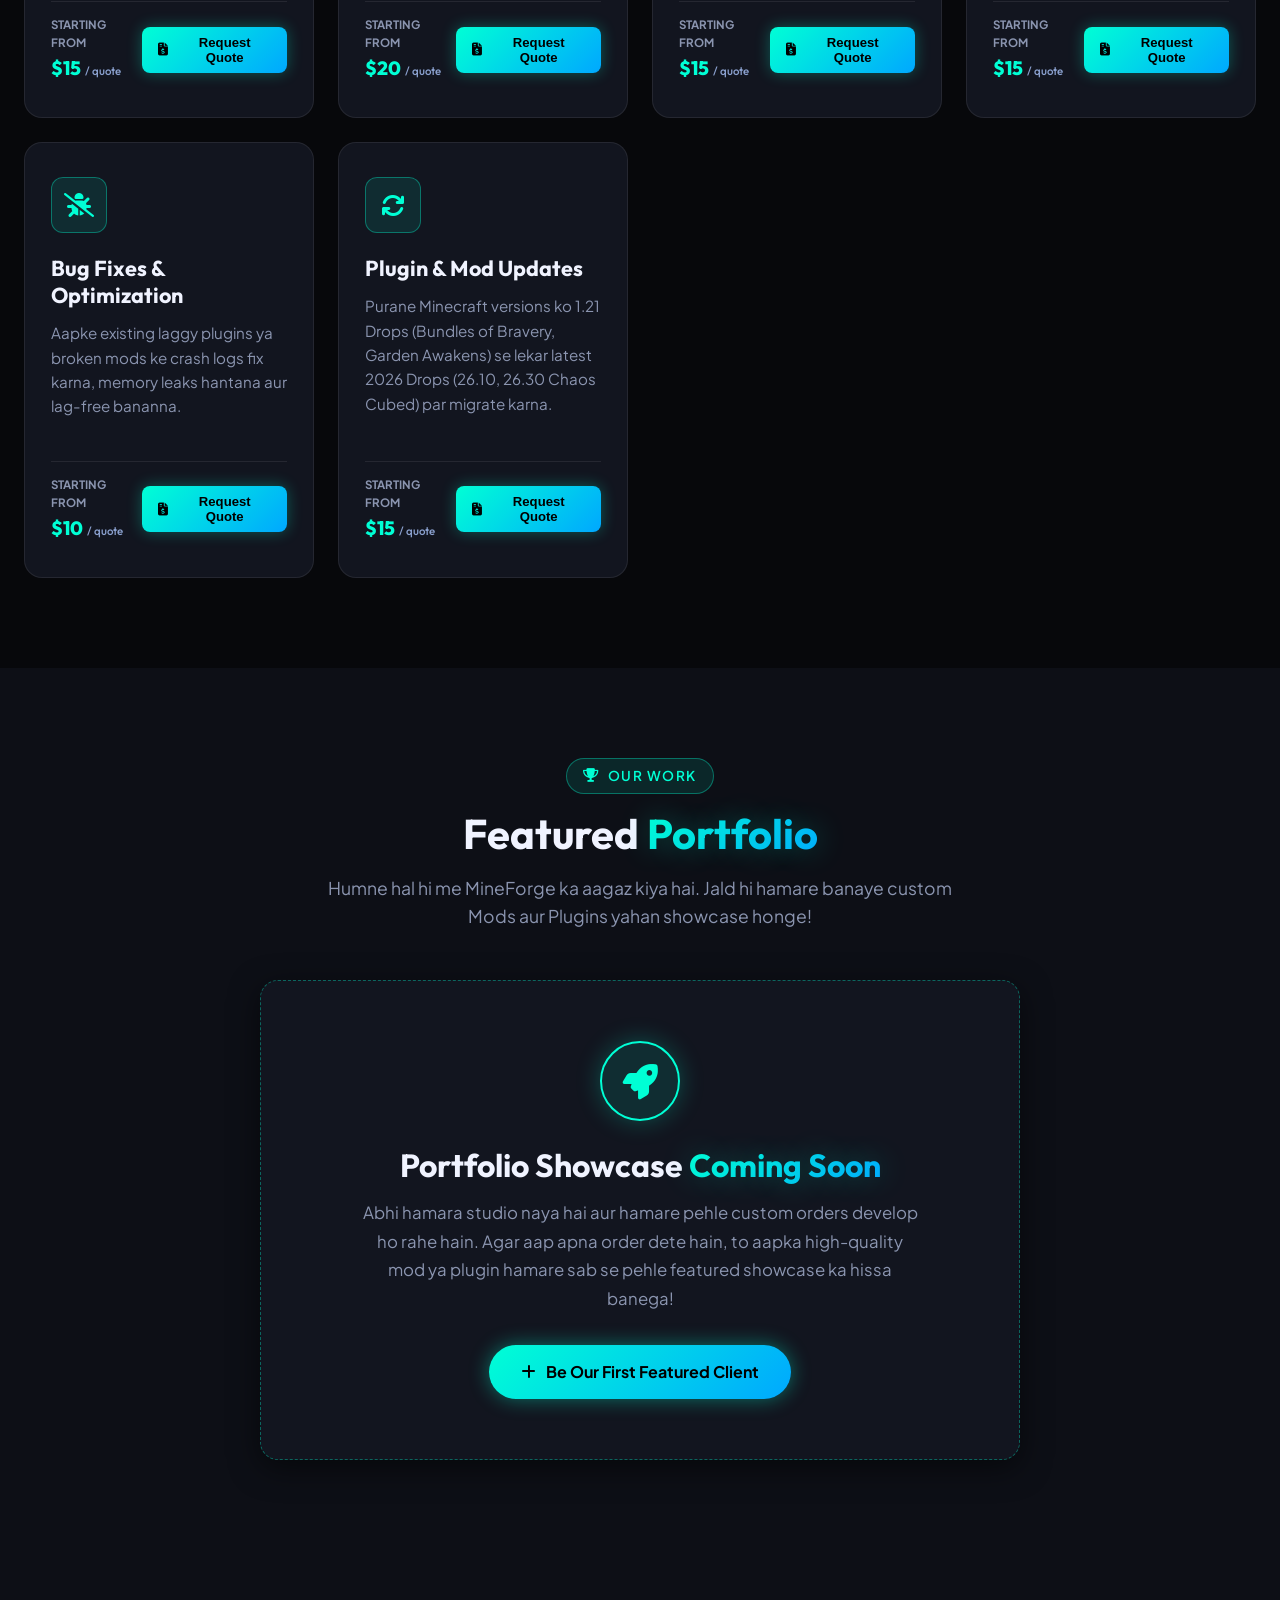
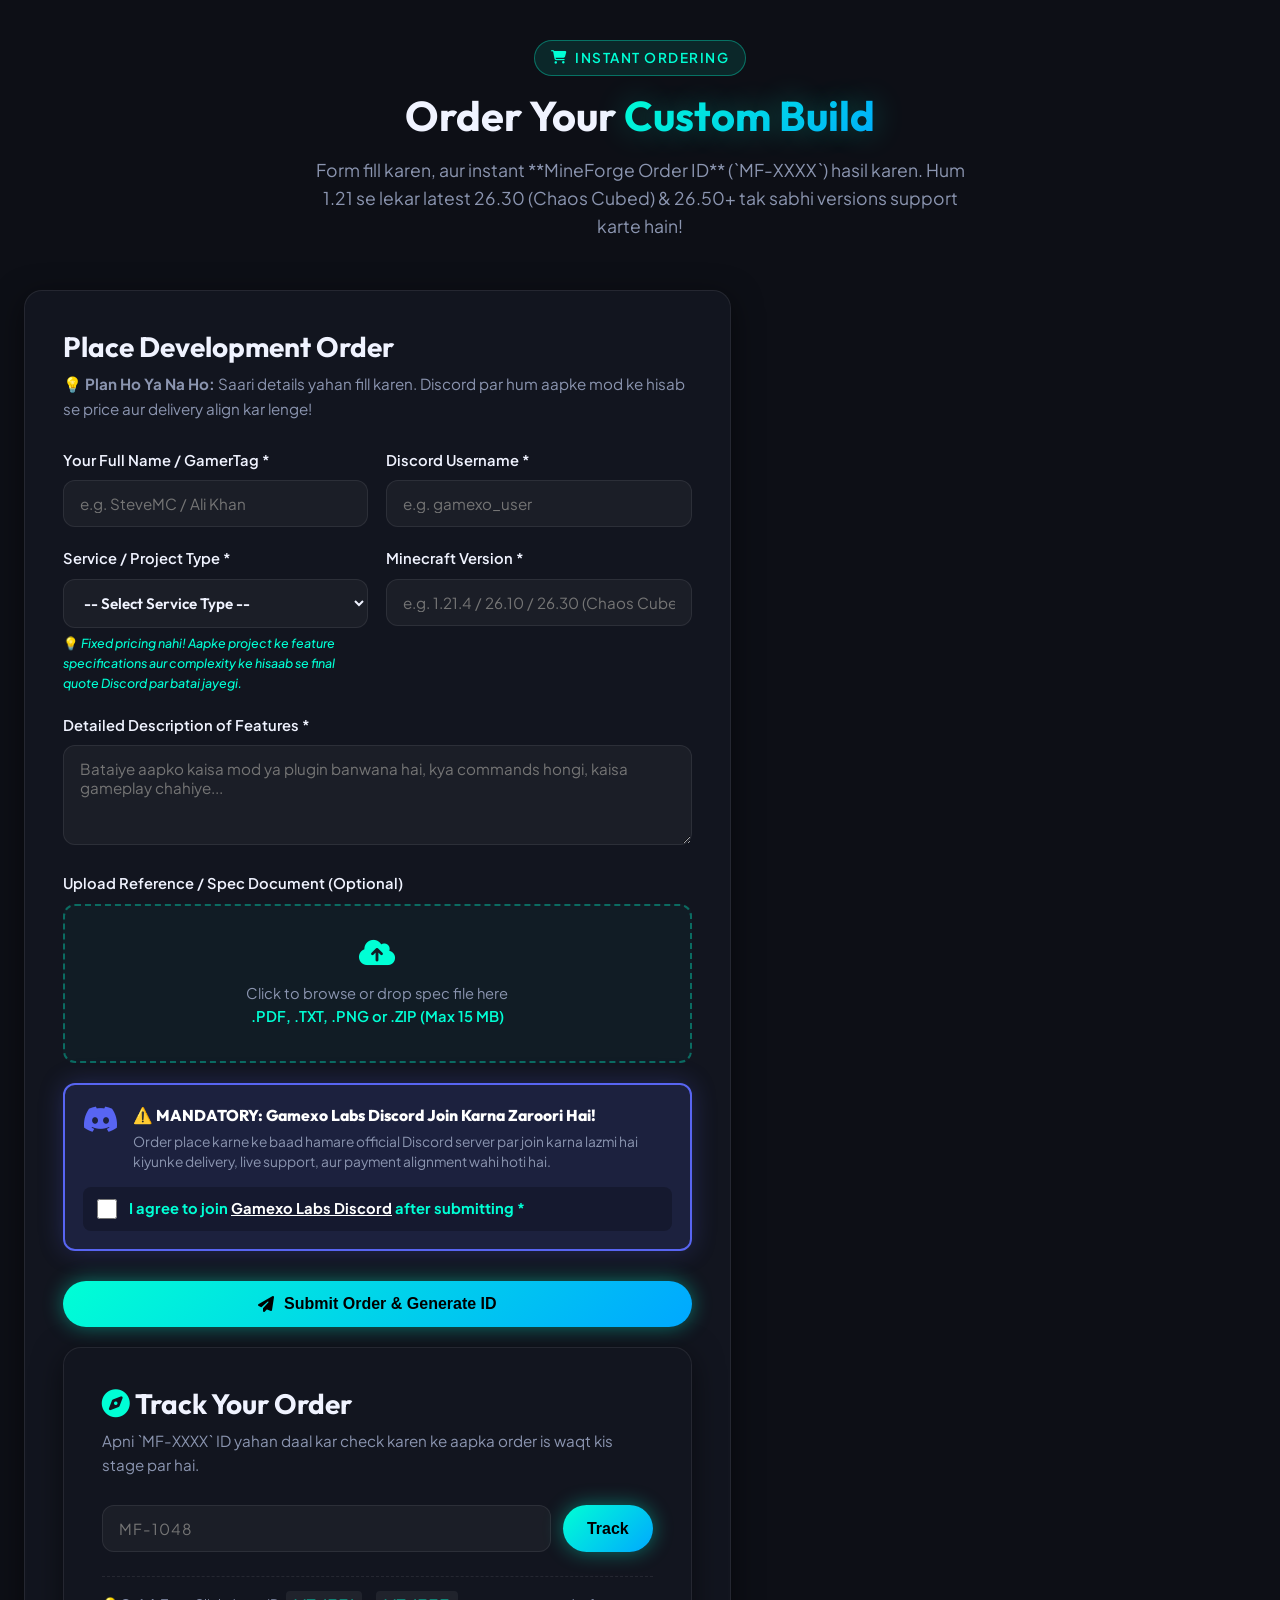
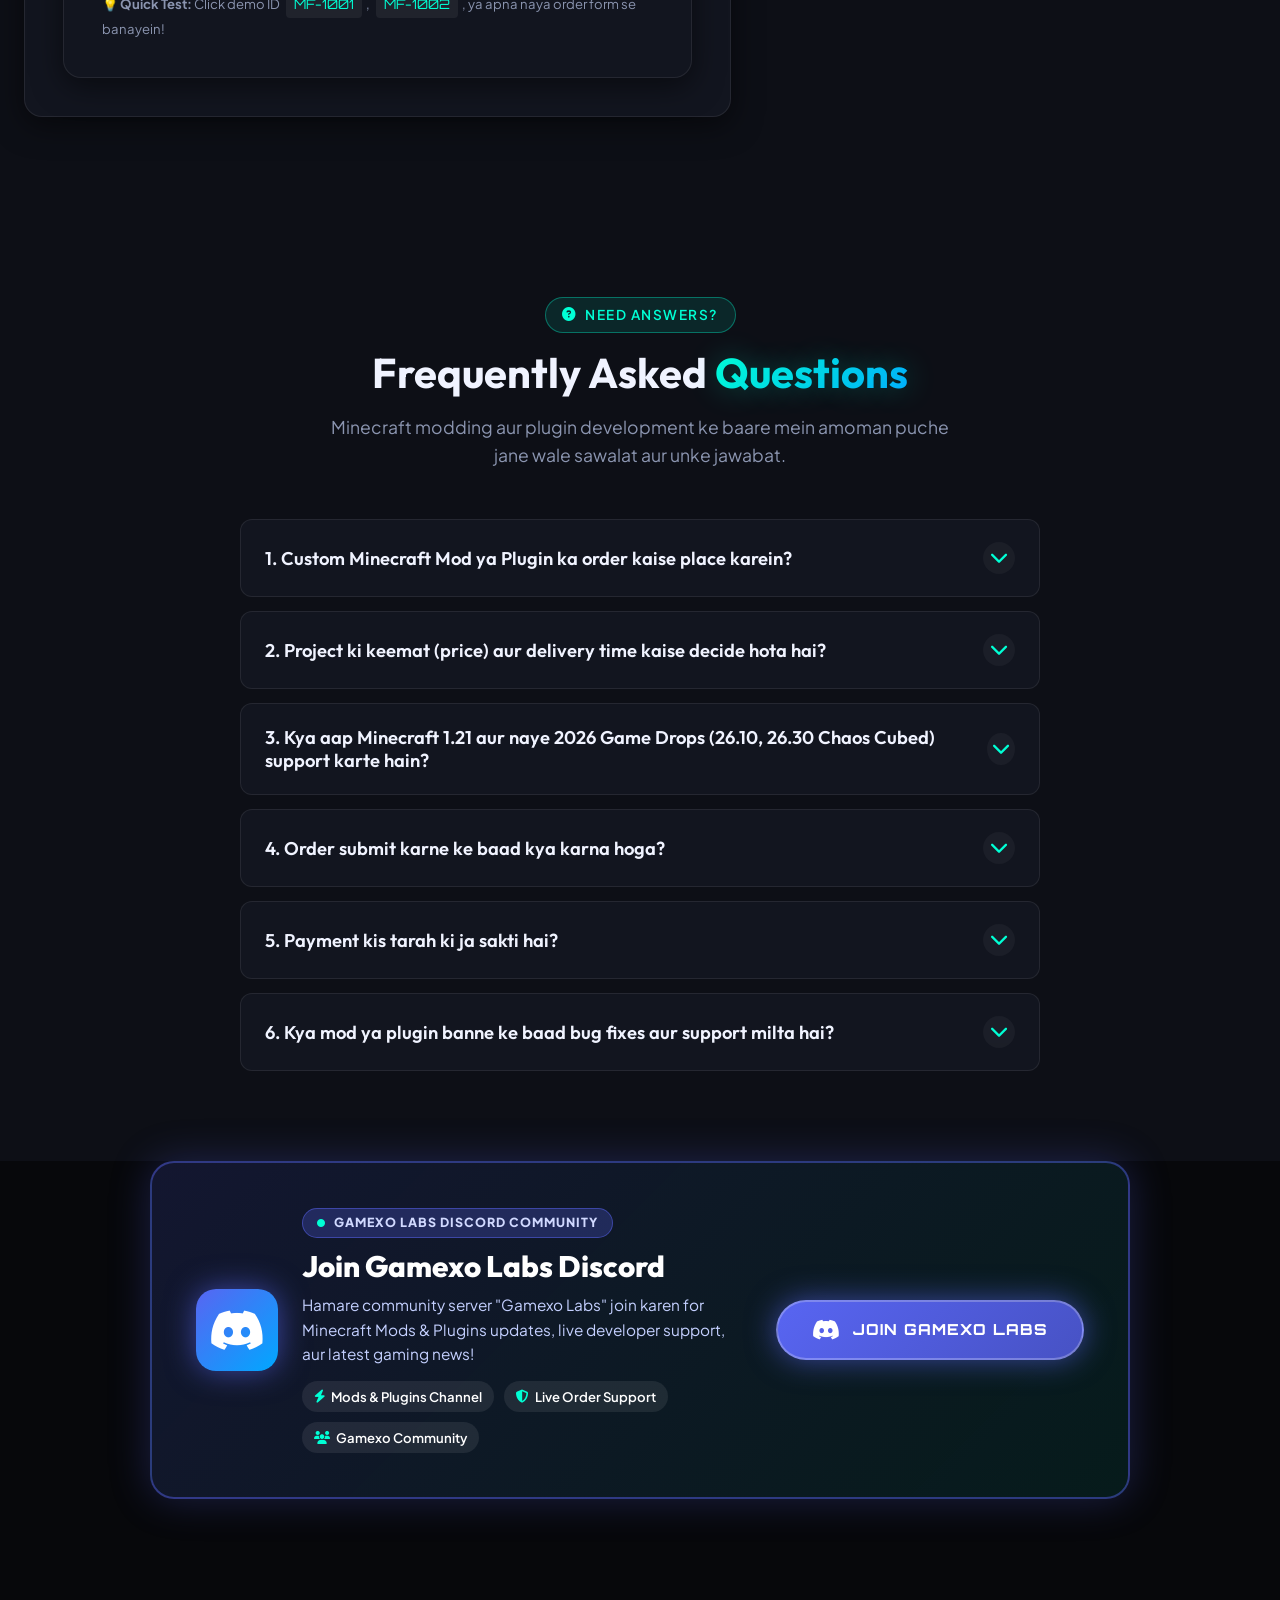
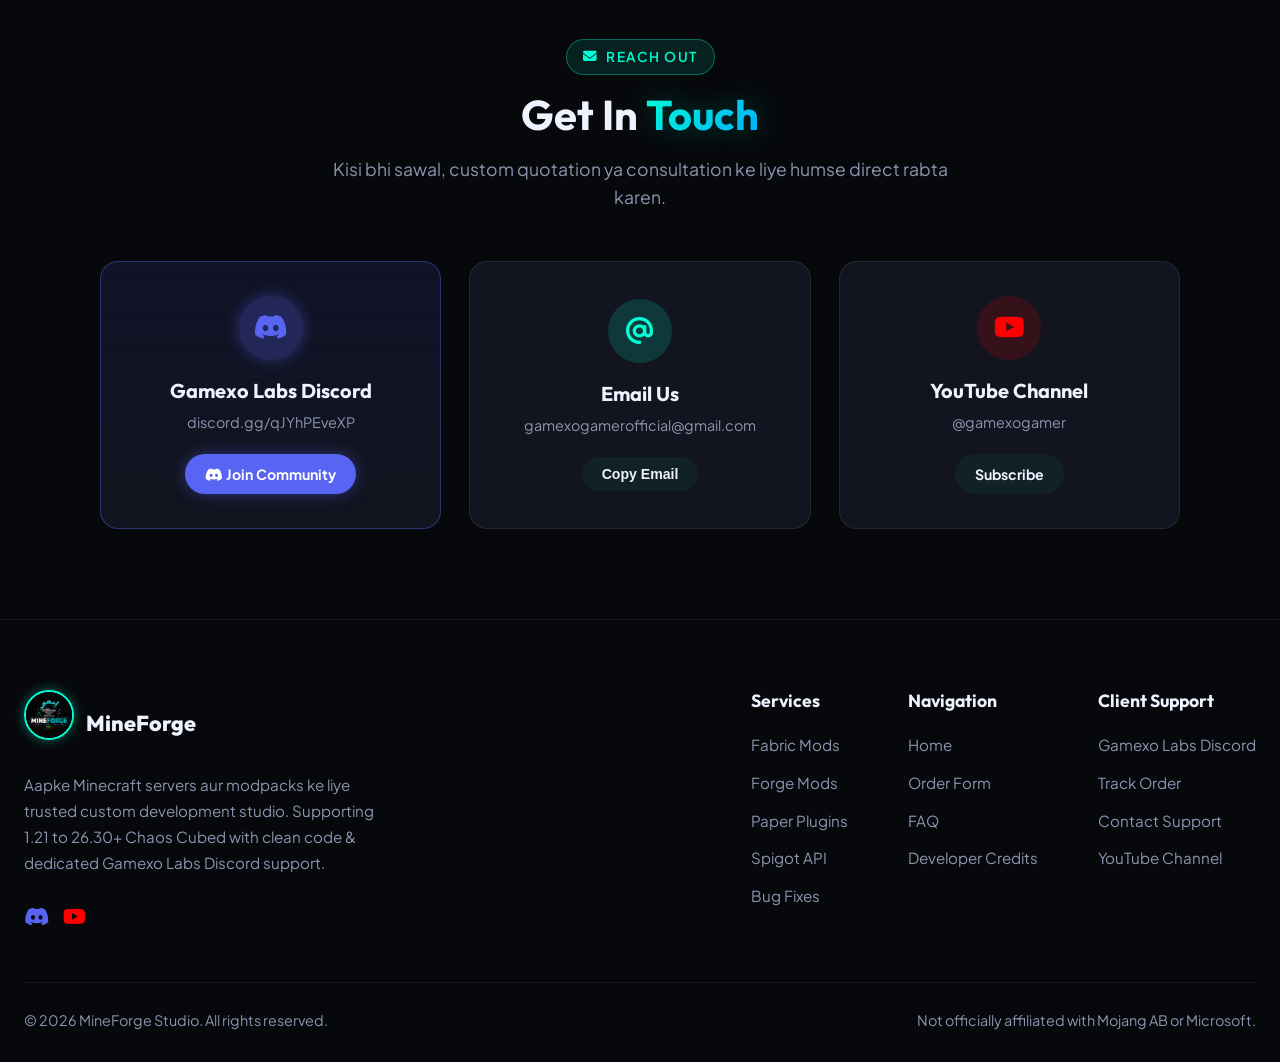
==== commit 867c633d: "feat: add global circular MineForge Logo mouse follower, resolve navbar overlap, add Admin live chan" ====
--- a/index.html
+++ b/index.html
@@ -103,23 +103,17 @@
     <div class="hero-bg" style="background-image: url('assets/images/home_bg.png');"></div>
     <div class="hero-overlay"></div>
 
-    <!-- Interactive Minecraft Diamond Sword / Glowing Forge Pet Cursor Follower (ONLY IN HERO SECTION) -->
-    <div id="mc-hero-cursor-follower" style="position: absolute; top: 0; left: 0; pointer-events: none; z-index: 20; opacity: 0; transition: opacity 0.3s ease, transform 0.12s ease-out; display: flex; align-items: center; gap: 8px; background: rgba(6, 9, 19, 0.85); border: 1.5px solid #00ffd5; padding: 6px 14px; border-radius: 99px; box-shadow: 0 0 25px rgba(0, 255, 213, 0.6); backdrop-filter: blur(8px); transform: translate(-50%, -50%);">
-      <span style="font-size: 1.3rem; filter: drop-shadow(0 0 8px #00ffd5);">⚔️</span>
-      <span style="font-family: 'Outfit', sans-serif; font-size: 0.78rem; font-weight: 700; color: #00ffd5; letter-spacing: 0.5px; white-space: nowrap;">✨ MineForge Pet</span>
+    <!-- Interactive Circular MineForge Logo Cursor Follower (ACROSS ENTIRE WEBSITE) -->
+    <div id="mineforge-cursor-logo" style="position: fixed; top: 0; left: 0; width: 44px; height: 44px; border-radius: 50%; pointer-events: none; z-index: 999999; opacity: 0; transition: opacity 0.3s ease, transform 0.1s ease-out; display: flex; align-items: center; justify-content: center; background: rgba(6, 9, 19, 0.85); border: 2px solid #00ffd5; box-shadow: 0 0 20px rgba(0, 255, 213, 0.6); backdrop-filter: blur(6px); transform: translate(-50%, -50%);">
+      <img src="assets/images/logo.png" alt="MineForge Logo" style="width: 28px; height: 28px; object-fit: contain; filter: drop-shadow(0 0 5px #00ffd5);" />
     </div>
 
     <div class="container">
       <div class="hero-content">
-        <!-- Live Website Announcement Banner (Cleanly Integrated Below Navbar with Close Button) -->
-        <div id="live-announcement-banner" style="display: none; background: linear-gradient(90deg, #5865F2 0%, #7c3aed 50%, #00ffd5 100%); color: #ffffff; padding: 10px 20px; border-radius: 99px; font-weight: 700; font-size: 0.88rem; box-shadow: 0 4px 20px rgba(0,0,0,0.3); margin-bottom: 18px; max-width: 750px; margin-left: auto; margin-right: auto; position: relative; align-items: center; justify-content: space-between; gap: 12px; border: 1px solid rgba(255,255,255,0.2);">
-          <div style="display: flex; align-items: center; gap: 10px;">
-            <span style="font-size: 1.1rem;">📢</span>
-            <span id="live-announcement-text">🔥 Welcome to MineForge Studio — 100% Custom Minecraft Mods & Plugins</span>
-          </div>
-          <button onclick="dismissAnnouncement()" style="background: rgba(0,0,0,0.3); border: none; color: #fff; width: 26px; height: 26px; border-radius: 50%; display: inline-flex; align-items: center; justify-content: center; cursor: pointer; font-size: 0.9rem;" title="Close Announcement">
-            <i class="fa-solid fa-xmark"></i>
-          </button>
+        <!-- Live Website Announcement Banner (Controlled ONLY from Admin Portal - No Public Close Button) -->
+        <div id="live-announcement-banner" style="display: none; background: linear-gradient(90deg, #5865F2 0%, #7c3aed 50%, #00ffd5 100%); color: #ffffff; padding: 10px 24px; border-radius: 99px; font-weight: 700; font-size: 0.88rem; box-shadow: 0 4px 20px rgba(0,0,0,0.3); margin-bottom: 18px; max-width: 750px; margin-left: auto; margin-right: auto; position: relative; align-items: center; justify-content: center; gap: 10px; border: 1px solid rgba(255,255,255,0.2); text-align: center;">
+          <span style="font-size: 1.1rem;">📢</span>
+          <span id="live-announcement-text">🔥 Welcome to MineForge Studio — 100% Custom Minecraft Mods & Plugins</span>
         </div>
 
         <!-- Live Availability Badge -->
@@ -983,7 +977,7 @@
         </div>
       </div>
 
-      <div id="notif-modal-list" style="display: flex; flex-direction: column; gap: 14px; max-height: 380px; overflow-y: auto;">
+      <div id="notif-modal-list" style="display: flex; flex-direction: column; gap: 14px; max-height: 400px; overflow-y: auto; padding-right: 4px;">
         <!-- Live Admin Announcement Card (Shown if active) -->
         <div id="notif-admin-card" style="display: none; padding: 16px; border-radius: 14px; background: linear-gradient(135deg, rgba(88,101,242,0.18) 0%, rgba(124,58,237,0.18) 100%); border: 1.5px solid #a78bfa; box-shadow: 0 0 20px rgba(167,139,250,0.2);">
           <div style="display: flex; align-items: center; gap: 8px; font-weight: 800; font-size: 0.78rem; color: #a78bfa; text-transform: uppercase; margin-bottom: 6px;">
@@ -994,27 +988,42 @@
           </div>
         </div>
 
-        <!-- Studio Update 1 -->
+        <!-- Dynamic Admin Changelog Updates Container -->
+        <div id="dynamic-changelog-list" style="display: flex; flex-direction: column; gap: 14px;"></div>
+
+        <!-- Default Studio Changelog Item 1 -->
         <div style="padding: 14px 16px; border-radius: 12px; background: rgba(255, 255, 255, 0.02); border: 1px solid var(--border-subtle);">
           <div style="display: flex; align-items: center; justify-content: space-between; margin-bottom: 6px;">
-            <span style="font-size: 0.76rem; font-weight: 700; color: #00ffd5; background: rgba(0,255,213,0.1); padding: 3px 8px; border-radius: 6px;">NEW VERSION</span>
-            <span style="font-size: 0.74rem; color: #64748b;">2026</span>
-          </div>
-          <h4 style="color: #fff; font-size: 0.95rem; margin: 0 0 4px 0; font-family: 'Outfit', sans-serif;">Minecraft 26.30 Chaos Cubed Supported!</h4>
+            <span style="font-size: 0.74rem; font-weight: 700; color: #00ffd5; background: rgba(0,255,213,0.12); padding: 3px 8px; border-radius: 6px;">✨ NEW FEATURE</span>
+            <span style="font-size: 0.74rem; color: #64748b;">Live</span>
+          </div>
+          <h4 style="color: #fff; font-size: 0.95rem; margin: 0 0 4px 0; font-family: 'Outfit', sans-serif;">100% Custom Quote &amp; Order Workflow</h4>
           <p style="font-size: 0.84rem; color: var(--text-muted); line-height: 1.4; margin: 0;">
-            1.21.X to 26.30 Chaos Cubed &amp; 26.50+ are now fully supported across Fabric, Forge, Paper and Spigot.
+            No forced monthly plans or packages! Submit project specs and get a tailored quotation directly from MineForge Studio.
           </p>
         </div>
 
-        <!-- Studio Update 2 -->
+        <!-- Default Studio Changelog Item 2 -->
         <div style="padding: 14px 16px; border-radius: 12px; background: rgba(255, 255, 255, 0.02); border: 1px solid var(--border-subtle);">
           <div style="display: flex; align-items: center; justify-content: space-between; margin-bottom: 6px;">
-            <span style="font-size: 0.76rem; font-weight: 700; color: #ffb703; background: rgba(255,183,3,0.1); padding: 3px 8px; border-radius: 6px;">SYSTEM UPDATE</span>
-            <span style="font-size: 0.74rem; color: #64748b;">Live</span>
-          </div>
-          <h4 style="color: #fff; font-size: 0.95rem; margin: 0 0 4px 0; font-family: 'Outfit', sans-serif;">100% Custom Quotation System</h4>
+            <span style="font-size: 0.74rem; font-weight: 700; color: #ff6b6b; background: rgba(255,107,107,0.12); padding: 3px 8px; border-radius: 6px;">🛠️ BUG FIX</span>
+            <span style="font-size: 0.74rem; color: #64748b;">Resolved</span>
+          </div>
+          <h4 style="color: #fff; font-size: 0.95rem; margin: 0 0 4px 0; font-family: 'Outfit', sans-serif;">TPS Optimization &amp; Zero-Lag Builds</h4>
           <p style="font-size: 0.84rem; color: var(--text-muted); line-height: 1.4; margin: 0;">
-            No forced packages! Submit your project details and get a custom, fair quotation directly.
+            Fixed memory leaks and async task handling for high-concurrency Minecraft servers running 1.21.X and 26.30 Chaos Cubed.
+          </p>
+        </div>
+
+        <!-- Default Studio Changelog Item 3 -->
+        <div style="padding: 14px 16px; border-radius: 12px; background: rgba(255, 255, 255, 0.02); border: 1px solid var(--border-subtle);">
+          <div style="display: flex; align-items: center; justify-content: space-between; margin-bottom: 6px;">
+            <span style="font-size: 0.74rem; font-weight: 700; color: #a78bfa; background: rgba(167,139,250,0.12); padding: 3px 8px; border-radius: 6px;">🚀 VERSION SUPPORT</span>
+            <span style="font-size: 0.74rem; color: #64748b;">2026</span>
+          </div>
+          <h4 style="color: #fff; font-size: 0.95rem; margin: 0 0 4px 0; font-family: 'Outfit', sans-serif;">Minecraft 26.30 Chaos Cubed Ready</h4>
+          <p style="font-size: 0.84rem; color: var(--text-muted); line-height: 1.4; margin: 0;">
+            Full compatibility verified across Fabric, Forge, Paper, Purpur, and Spigot API ecosystems.
           </p>
         </div>
       </div>
--- a/style.css
+++ b/style.css
@@ -396,13 +396,14 @@
 .nav-actions {
   display: flex;
   align-items: center;
-  gap: 16px;
+  gap: 8px;
+  flex-wrap: nowrap;
 }
 
 /* THEME TOGGLE BUTTON WITH SLEEK MICRO-ANIMATION */
 .theme-toggle-btn {
-  width: 46px;
-  height: 46px;
+  width: 38px;
+  height: 38px;
   border-radius: var(--radius-full);
   border: 1px solid var(--border-subtle);
   background: rgba(255, 255, 255, 0.05);
@@ -414,6 +415,7 @@
   position: relative;
   overflow: hidden;
   transition: all 0.2s ease;
+  flex-shrink: 0;
 }
 .theme-toggle-btn:hover {
   border-color: var(--accent-primary);
@@ -423,7 +425,7 @@
   box-shadow: 0 4px 14px var(--accent-glow);
 }
 .theme-toggle-btn i {
-  font-size: 1.15rem;
+  font-size: 1rem;
   transition: transform 0.2s ease, opacity 0.2s ease;
 }
 .theme-toggle-btn:active i {
@@ -439,18 +441,20 @@
 
 /* ACCOUNT / LOGIN NAV BUTTON */
 .btn-nav-account {
-  padding: 10px 18px;
+  padding: 6px 14px;
   border-radius: var(--radius-full);
   border: 1px solid var(--border-subtle);
   background: rgba(255, 255, 255, 0.04);
   color: var(--text-main);
   font-weight: 600;
-  font-size: 0.9rem;
+  font-size: 0.82rem;
   display: inline-flex;
   align-items: center;
-  gap: 8px;
+  gap: 6px;
   cursor: pointer;
   transition: var(--transition);
+  white-space: nowrap;
+  flex-shrink: 0;
 }
 .btn-nav-account:hover {
   border-color: var(--accent-primary);
@@ -465,13 +469,13 @@
 /* PREMIUM SLEEK ORDER NOW BUTTON */
 .btn-nav-order {
   position: relative;
-  padding: 11px 26px;
+  padding: 8px 18px;
   background: linear-gradient(135deg, #00ffd5 0%, #00a8ff 100%);
   color: #07080b;
   font-family: 'Orbitron', sans-serif;
   font-weight: 800;
-  font-size: 0.85rem;
-  letter-spacing: 1.5px;
+  font-size: 0.78rem;
+  letter-spacing: 1px;
   text-transform: uppercase;
   border-radius: var(--radius-sm);
   border: 1px solid rgba(255, 255, 255, 0.3);
@@ -1857,19 +1861,21 @@
    DEVELOPER CREDITS BUTTON & MODAL SHOWCASE (GAMEXO LEAD DEVELOPER)
    ========================================================================== */
 .btn-nav-credit {
-  padding: 10px 18px;
+  padding: 6px 14px;
   border-radius: var(--radius-full);
   border: 1px solid rgba(0, 255, 213, 0.4);
   background: rgba(0, 255, 213, 0.08);
   color: var(--accent-primary);
   font-weight: 600;
-  font-size: 0.9rem;
+  font-size: 0.82rem;
   display: inline-flex;
   align-items: center;
-  gap: 8px;
+  gap: 6px;
   cursor: pointer;
   transition: var(--transition);
   box-shadow: 0 0 12px rgba(0, 255, 213, 0.2);
+  white-space: nowrap;
+  flex-shrink: 0;
 }
 .btn-nav-credit:hover {
   border-color: #00ffd5;
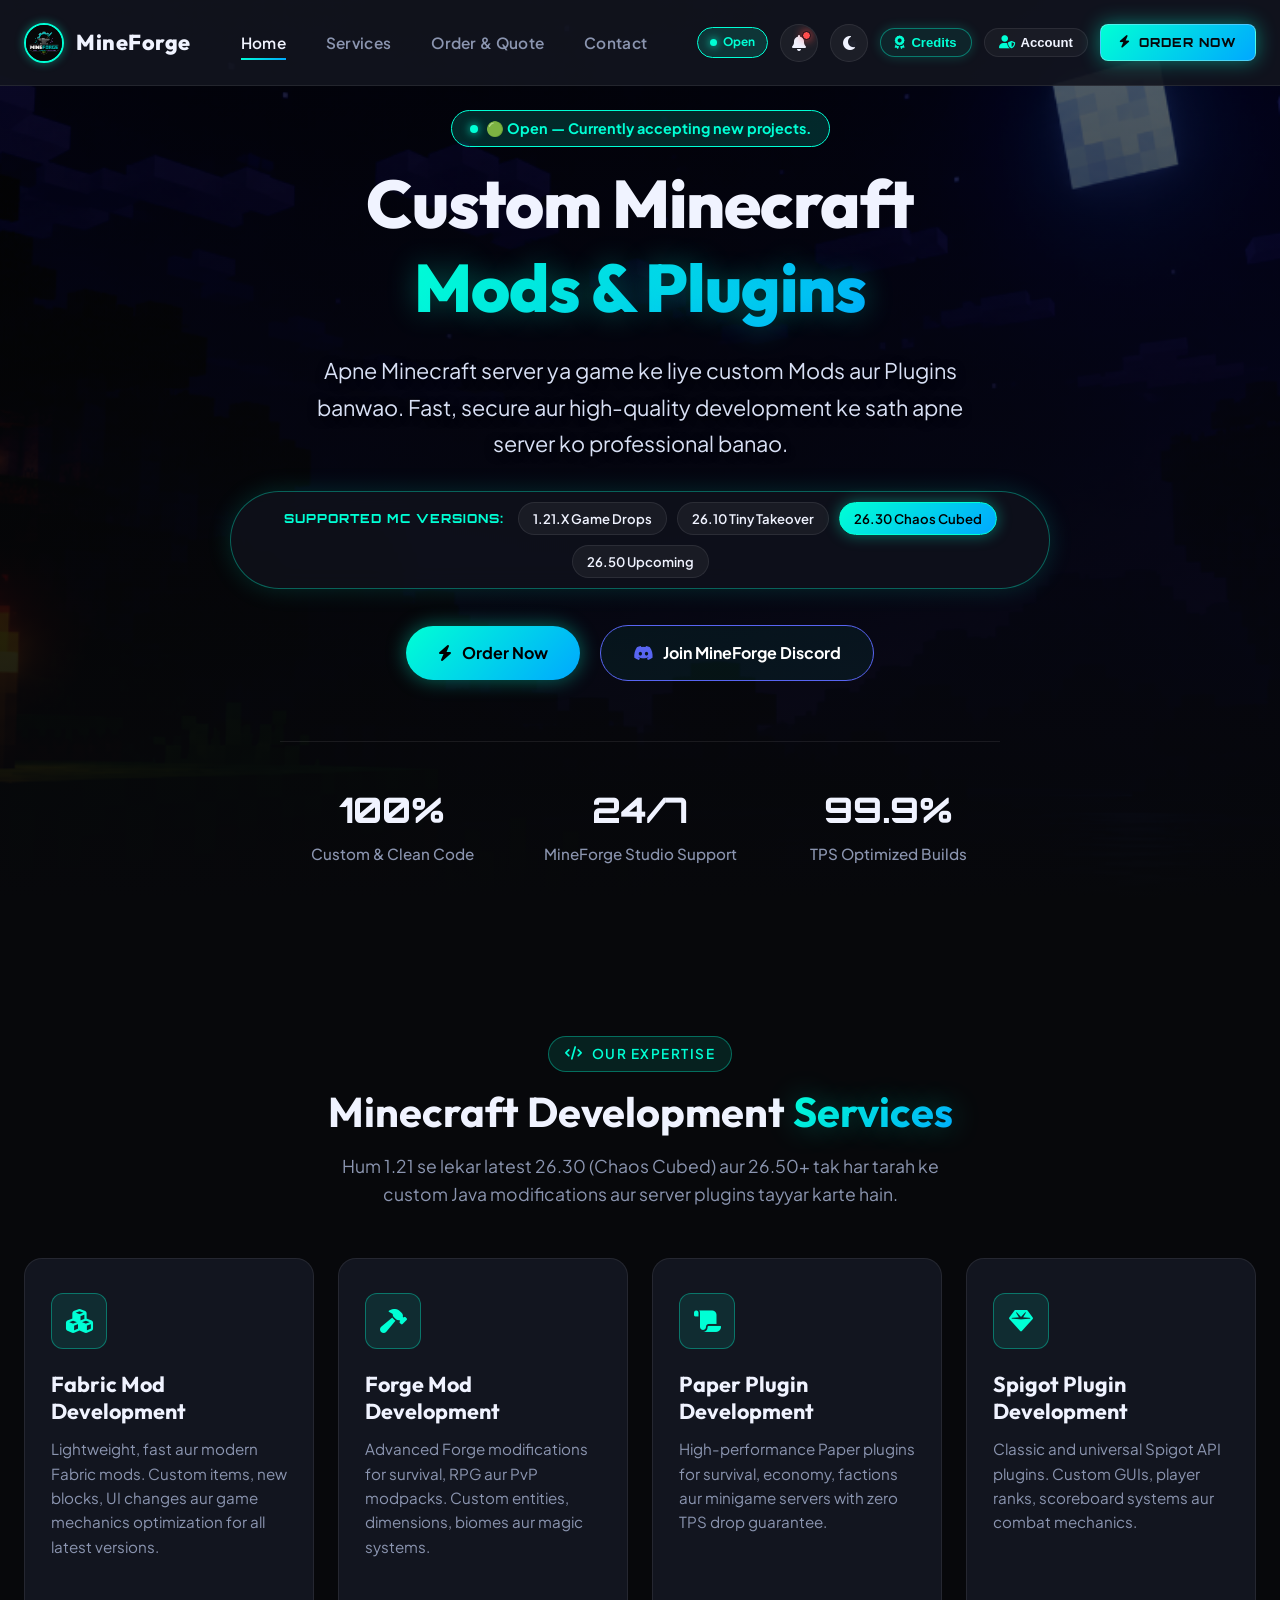
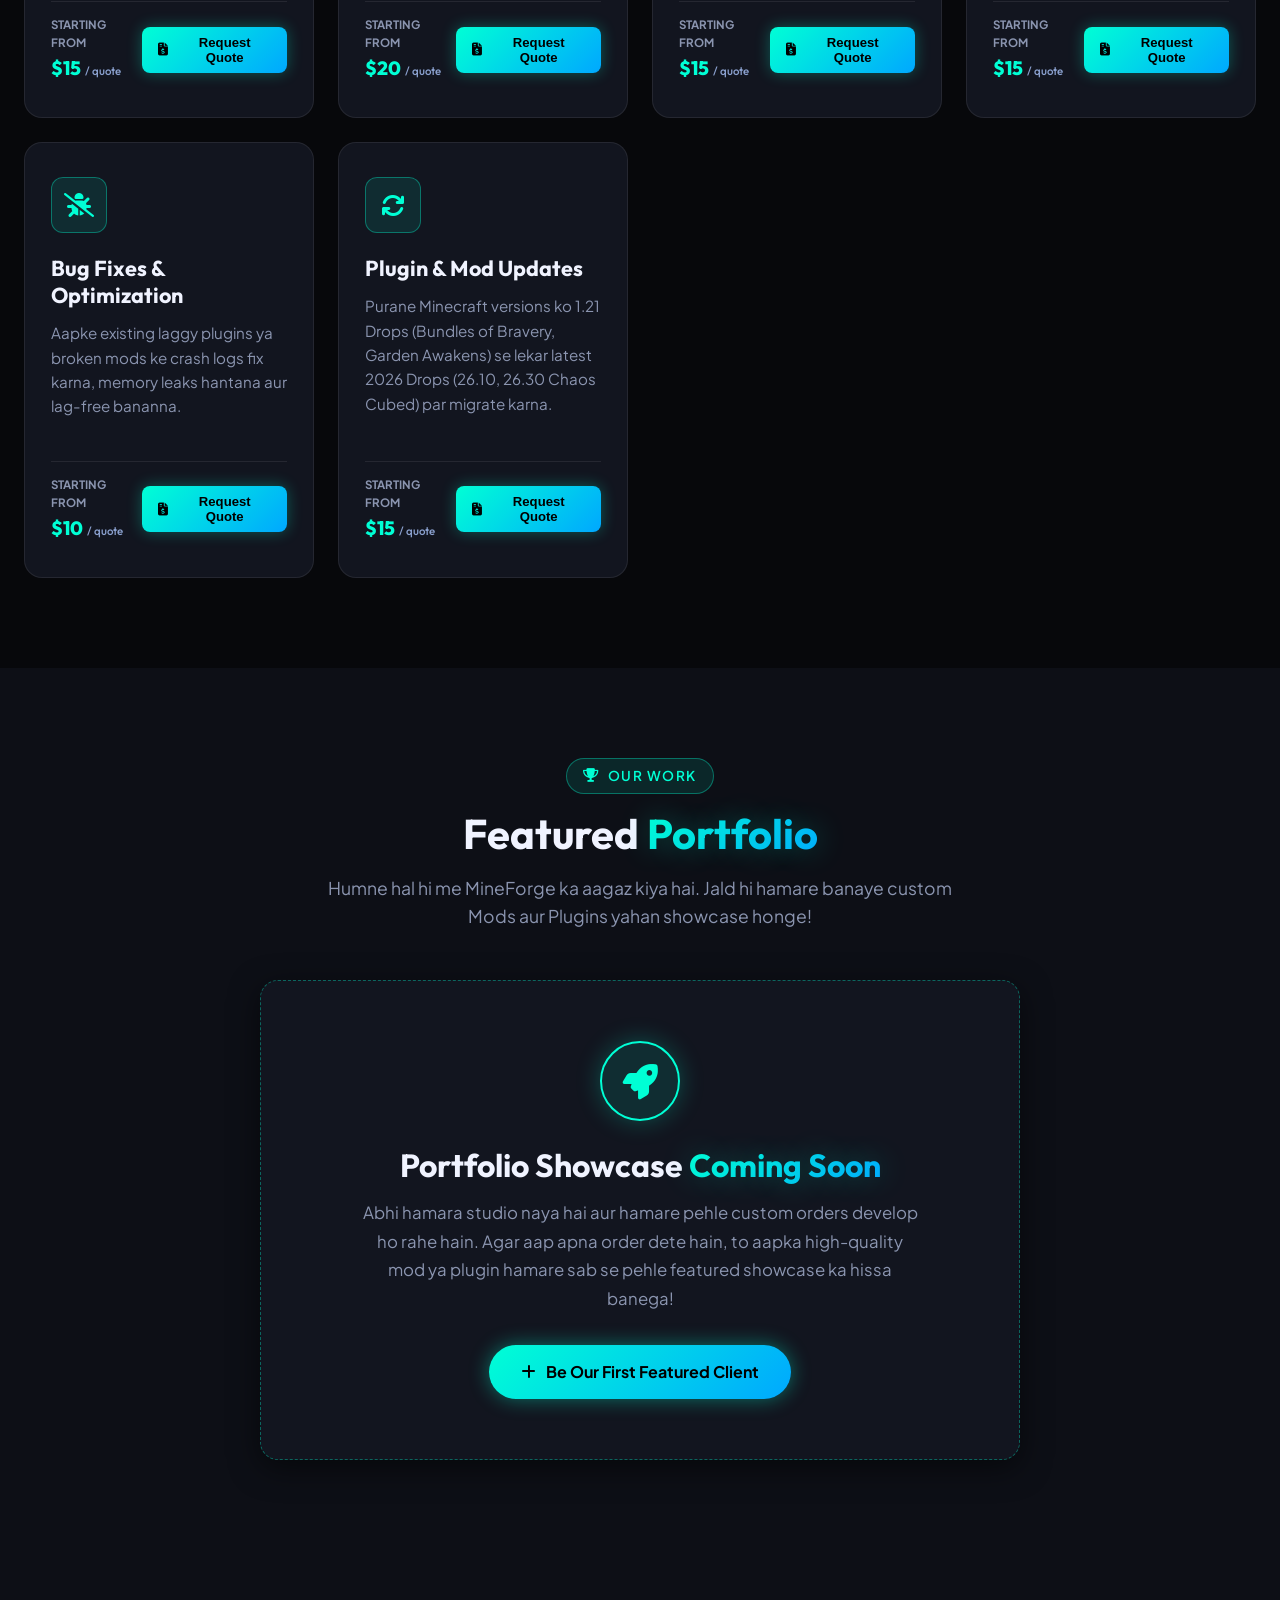
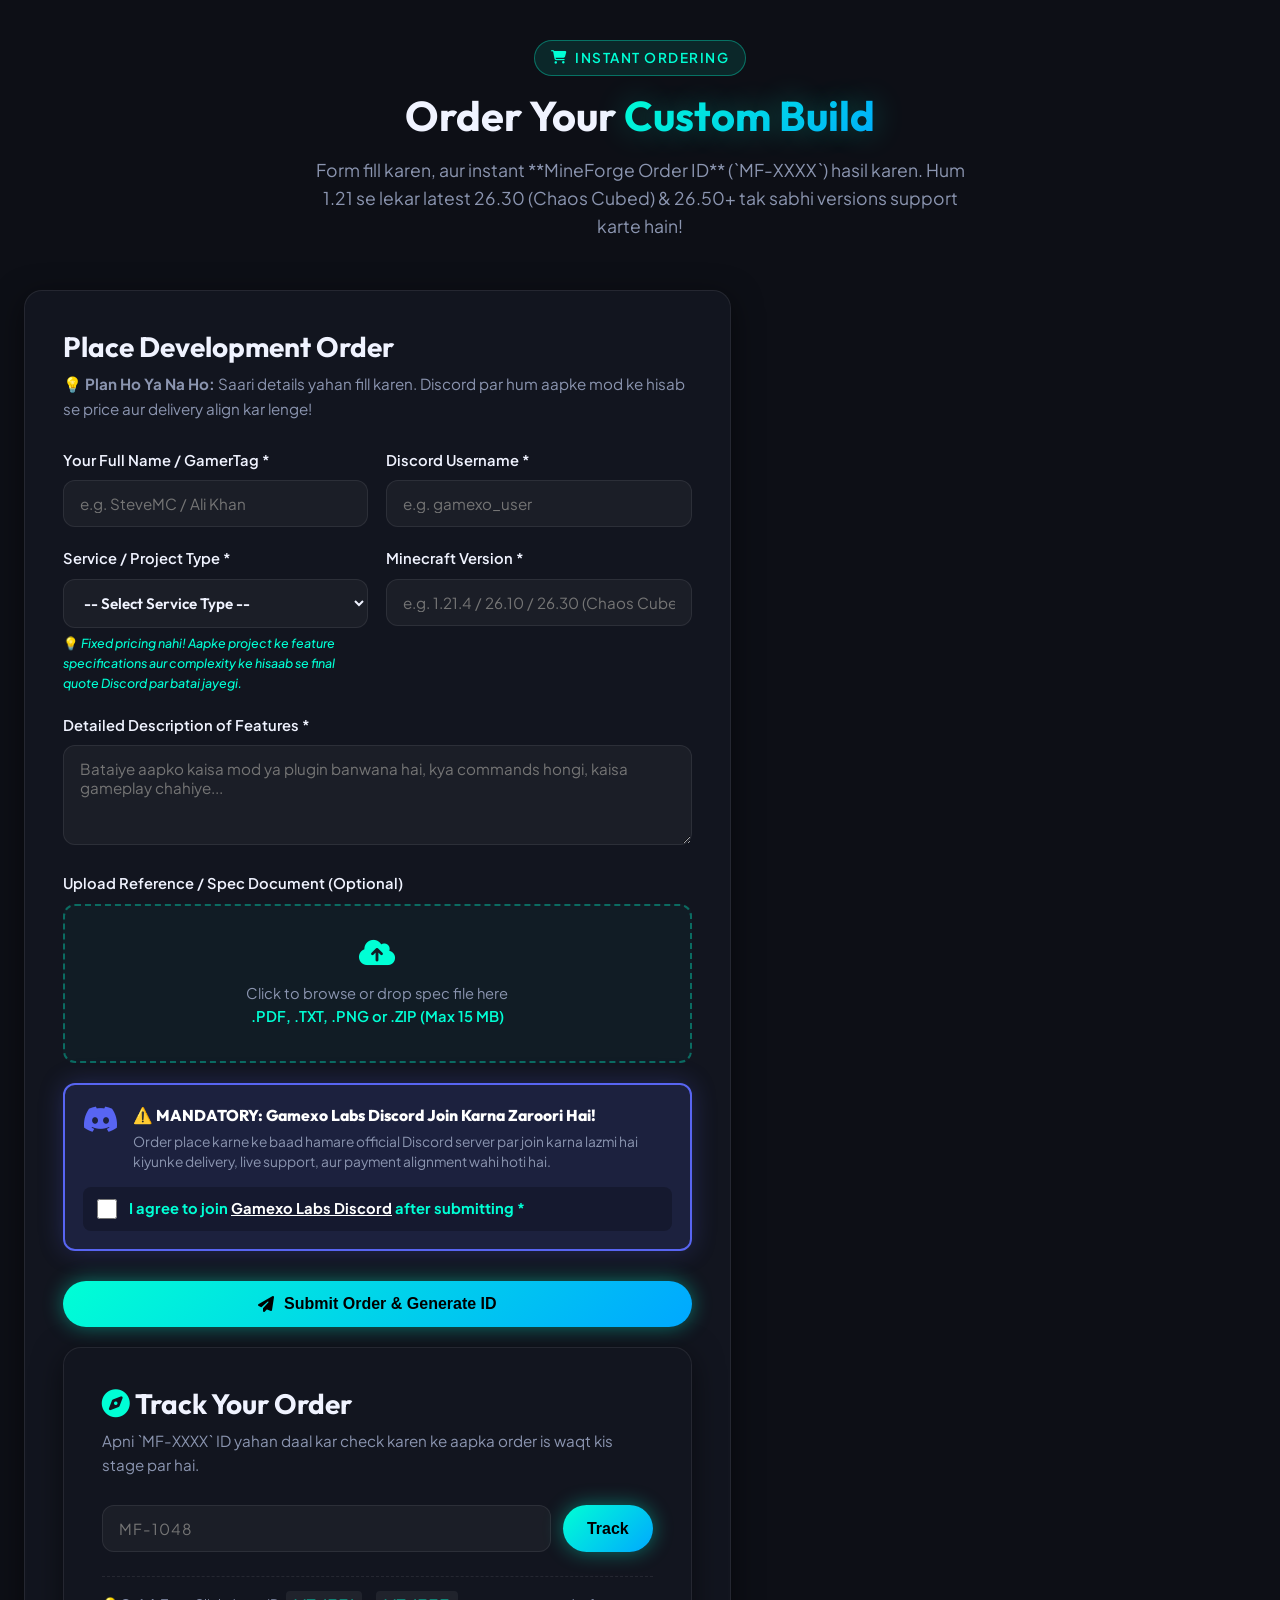
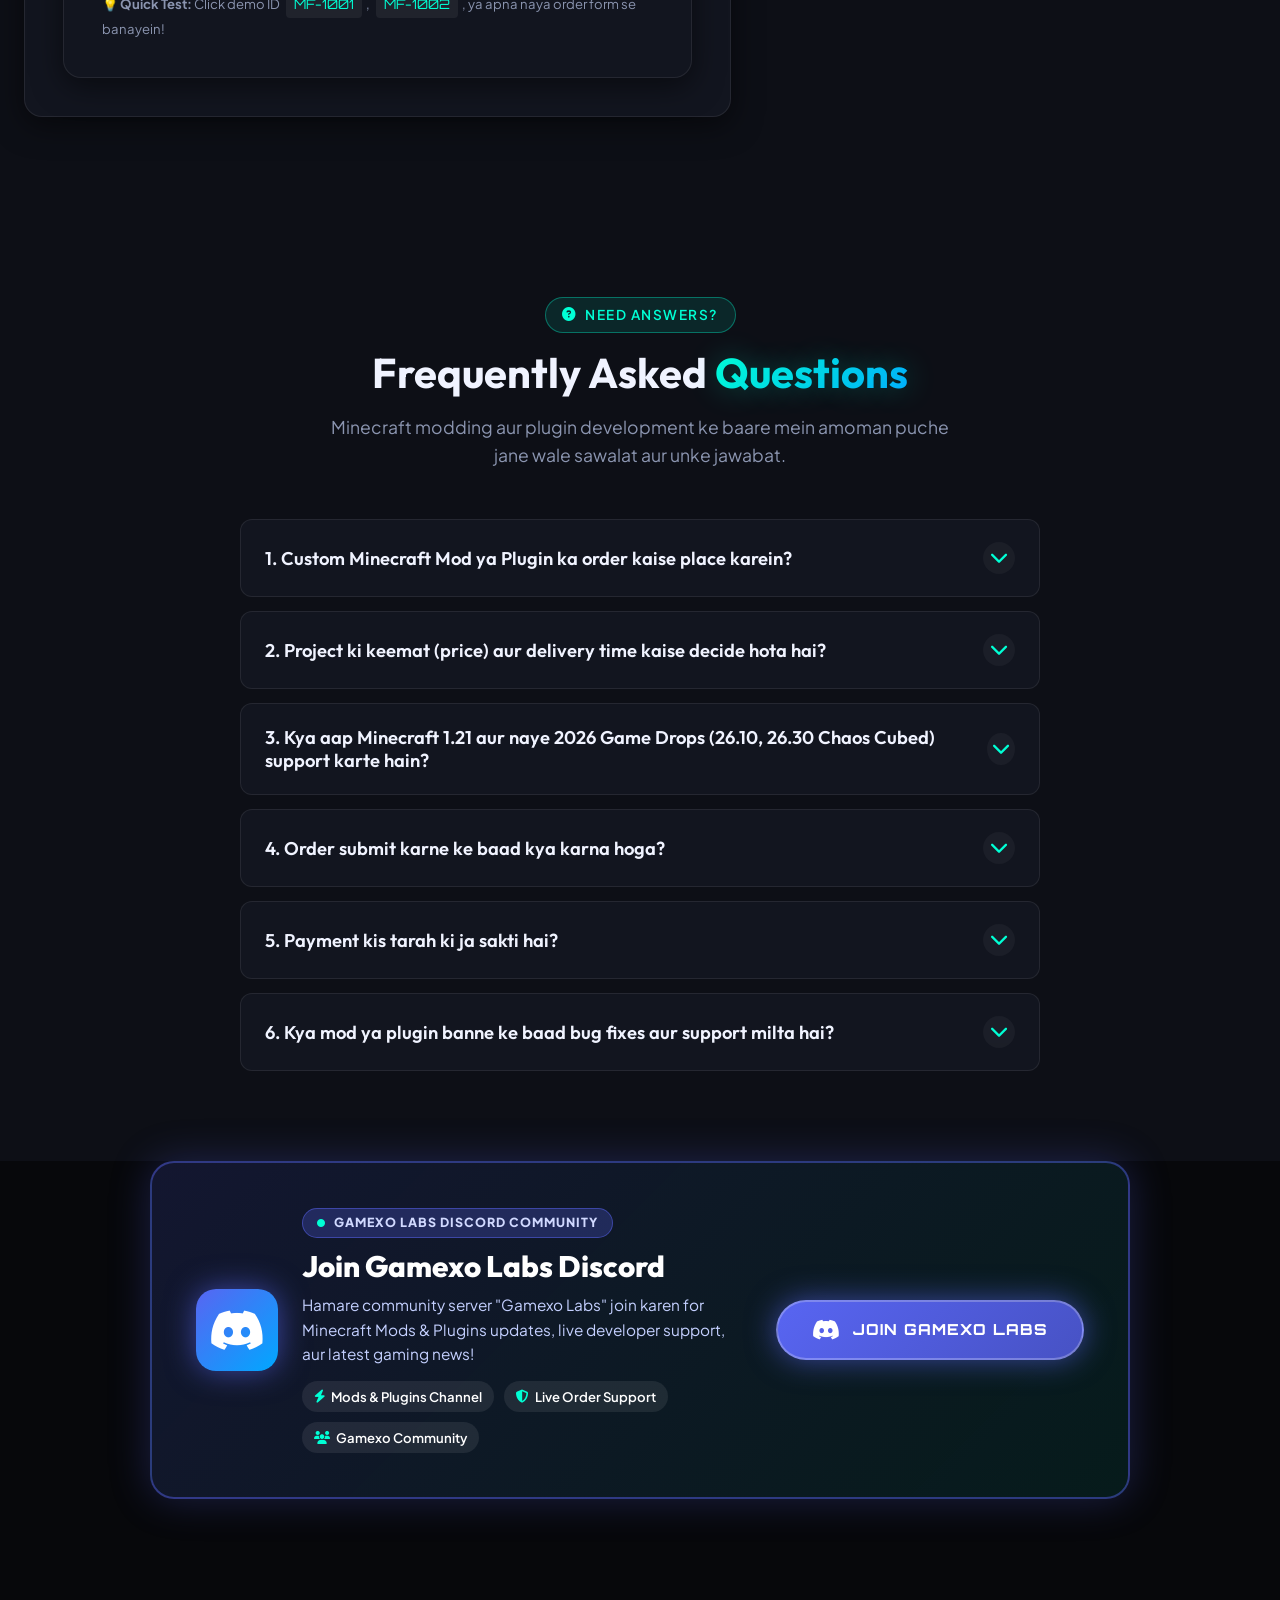
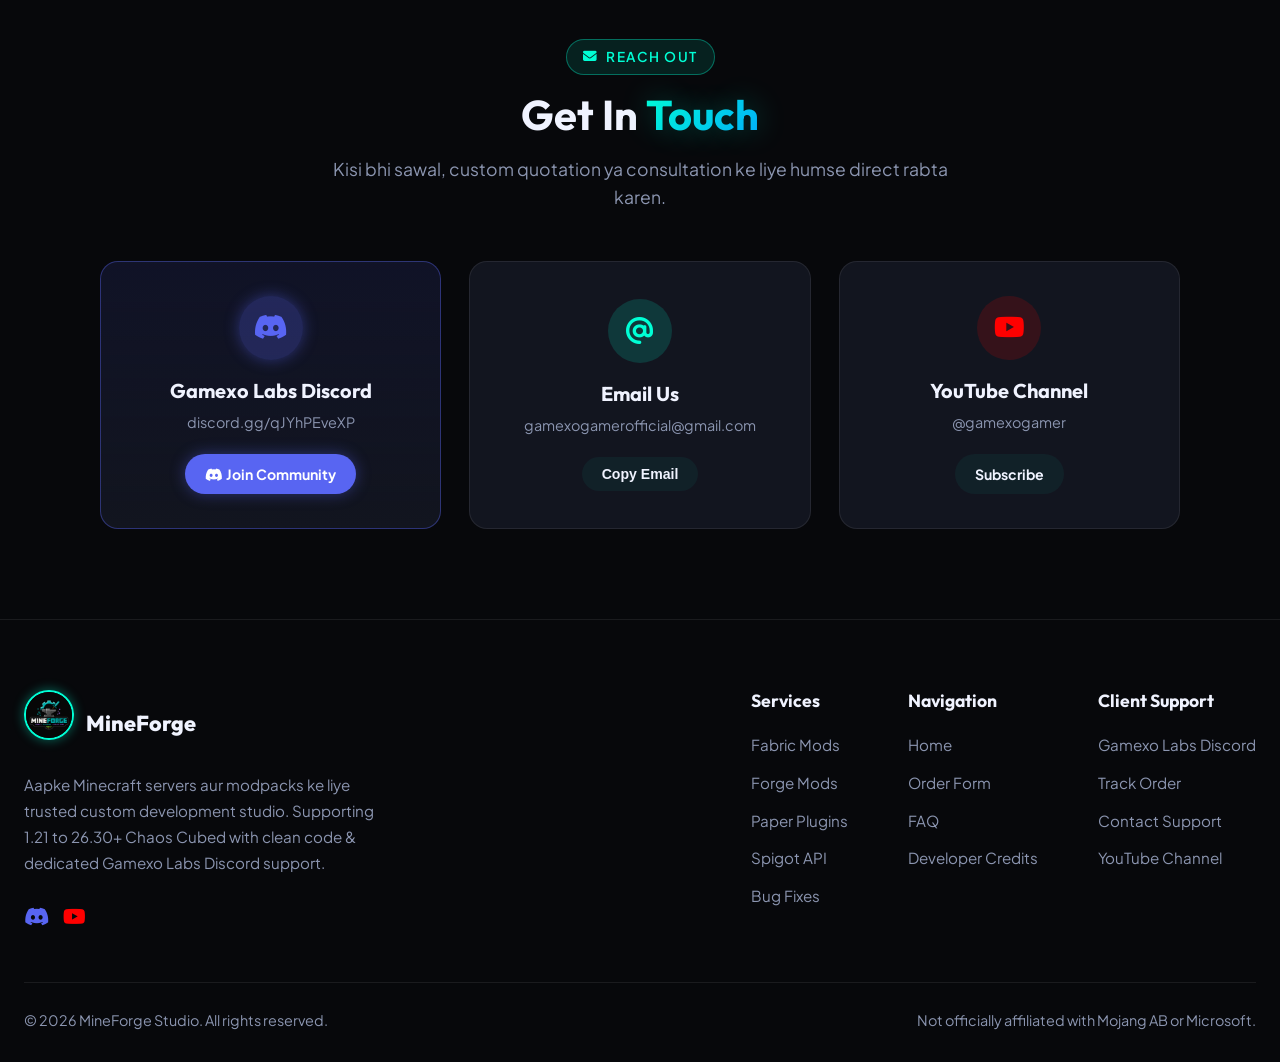
==== commit 61b1e686: "fix: make MineForge logo perfectly circular with zero square corners, eliminate theme switch lag, an" ====
--- a/index.html
+++ b/index.html
@@ -104,8 +104,8 @@
     <div class="hero-overlay"></div>
 
     <!-- Interactive Circular MineForge Logo Cursor Follower (ACROSS ENTIRE WEBSITE) -->
-    <div id="mineforge-cursor-logo" style="position: fixed; top: 0; left: 0; width: 44px; height: 44px; border-radius: 50%; pointer-events: none; z-index: 999999; opacity: 0; transition: opacity 0.3s ease, transform 0.1s ease-out; display: flex; align-items: center; justify-content: center; background: rgba(6, 9, 19, 0.85); border: 2px solid #00ffd5; box-shadow: 0 0 20px rgba(0, 255, 213, 0.6); backdrop-filter: blur(6px); transform: translate(-50%, -50%);">
-      <img src="assets/images/logo.png" alt="MineForge Logo" style="width: 28px; height: 28px; object-fit: contain; filter: drop-shadow(0 0 5px #00ffd5);" />
+    <div id="mineforge-cursor-logo" style="position: fixed; top: 0; left: 0; width: 48px; height: 48px; border-radius: 50%; pointer-events: none; z-index: 999999; opacity: 0; transition: opacity 0.3s ease, transform 0.08s ease-out; display: flex; align-items: center; justify-content: center; background: #060913; border: 2.5px solid #00ffd5; box-shadow: 0 0 22px rgba(0, 255, 213, 0.8); overflow: hidden; transform: translate(-50%, -50%);">
+      <img src="assets/images/logo.png" alt="MineForge Logo" style="width: 100%; height: 100%; object-fit: cover; border-radius: 50%; display: block; transform: scale(1.18);" />
     </div>
 
     <div class="container">
--- a/style.css
+++ b/style.css
@@ -149,7 +149,6 @@
   color: var(--text-main);
   line-height: 1.6;
   overflow-x: hidden;
-  transition: background-color 0.3s ease, color 0.3s ease;
 }
 
 /* Custom Gaming Scrollbar */
